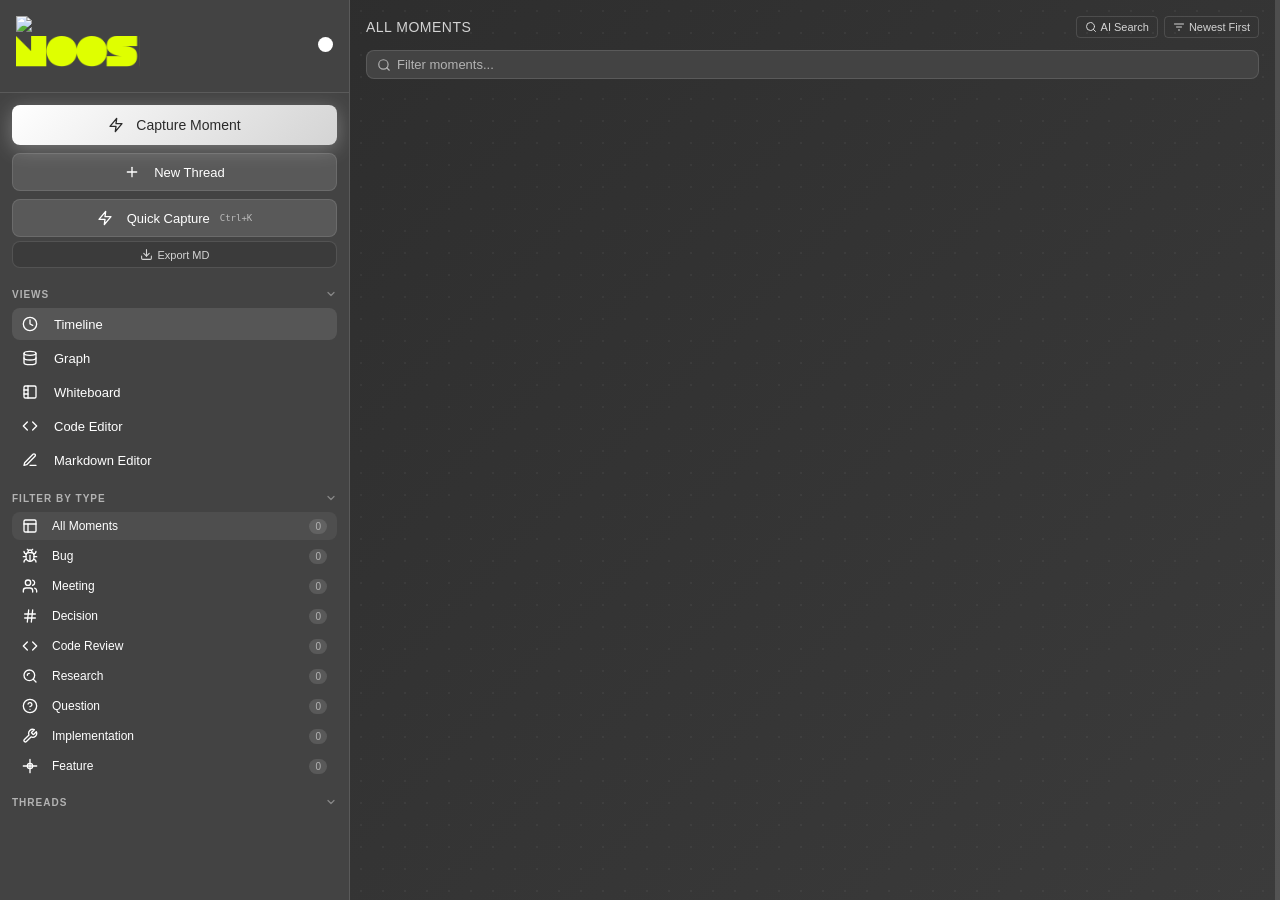
==== index.html @ e6f7e031 "Update index.html" ====
<!DOCTYPE html>
<html lang="en">
<head>
  <meta charset="UTF-8">
  <meta name="viewport" content="width=device-width, initial-scale=1.0">
  <link rel="icon" type="image/svg+xml" href="favicon.svg">
  <link rel="icon" type="image/png" href="favicon.png">
  <link rel="apple-touch-icon" href="apple-touch-icon.png">
  <title>NooS</title>
  <link rel="stylesheet" href="noos.css">
  <script src="https://cdn.jsdelivr.net/npm/marked@11.1.1/marked.min.js"></script>
  <script src="https://cdn.jsdelivr.net/npm/d3@7.8.5/dist/d3.min.js"></script>
</head>
<body>
  <div class="trace-app">
    <!-- Mobile sidebar backdrop -->
    <div class="sidebar-backdrop" id="sidebarBackdrop" onclick="closeMobileSidebar()"></div>
    <!-- Sidebar -->
    <div class="sidebar" id="appSidebar">
      <div class="sidebar-header">
        <div class="sidebar-header-top">
          <div class="logo">
            <button class="logoModalBtn" onclick="showAboutModal()" style="background:none;border:none;cursor:pointer;padding:0;">
              <img src="<svg width="296" height="86" viewBox="0 0 296 86" fill="none" xmlns="http://www.w3.org/2000/svg" xmlns:xlink="http://www.w3.org/1999/xlink">
<rect width="295.848" height="86" fill="url(#pattern0_337_3)"/>
<defs>
<pattern id="pattern0_337_3" patternContentUnits="objectBoundingBox" width="1" height="1">
<use xlink:href="#image0_337_3" transform="scale(0.00338012 0.0116279)"/>
</pattern>
        <img src="logo.svg" alt="NooS" class="logo-wordmark-img">
            </button>
          </div>
          
          <!-- Save Status + Theme grouped right -->
          <div style="display: flex; align-items: center; gap: 8px;">
            <div class="theme-indicator-wrapper">
              <div class="theme-indicator" id="themeIndicator" title="Change theme" onclick="toggleThemePopover(event)"></div>
              <div class="theme-popover" id="themePopover">
                <div class="theme-popover-title">Theme</div>
                <div class="theme-swatch-grid">
                  <div class="theme-swatch" data-theme="classic" style="background:#ffffff" title="NooS Classic" onclick="applyTheme('classic');closeThemePopover()"></div>
                  <div class="theme-swatch" data-theme="ruby-noir" style="background:#e0115f" title="NooS Noir" onclick="applyTheme('ruby-noir');closeThemePopover()"></div>
                  <div class="theme-swatch" data-theme="ruby-twilight" style="background:#a78bfa" title="NooS Twilight" onclick="applyTheme('ruby-twilight');closeThemePopover()"></div>
                  <div class="theme-swatch" data-theme="ruby-forest" style="background:#34d399" title="NooS Forest" onclick="applyTheme('ruby-forest');closeThemePopover()"></div>
                  <div class="theme-swatch" data-theme="ruby-ocean" style="background:#3b82f6" title="NooS Ocean" onclick="applyTheme('ruby-ocean');closeThemePopover()"></div>
                  <div class="theme-swatch" data-theme="ruby-ember" style="background:#f59e0b" title="NooS Ember" onclick="applyTheme('ruby-ember');closeThemePopover()"></div>
                  <div class="theme-swatch" data-theme="ruby-slate" style="background:#58a6ff" title="NooS Slate" onclick="applyTheme('ruby-slate');closeThemePopover()"></div>
                  <div class="theme-swatch" data-theme="ruby-midnight" style="background:#60a5fa" title="NooS Midnight" onclick="applyTheme('ruby-midnight');closeThemePopover()"></div>
                  <div class="theme-swatch" data-theme="ruby-crimson" style="background:#fb7185" title="NooS Crimson" onclick="applyTheme('ruby-crimson');closeThemePopover()"></div>
                  <div class="theme-swatch" data-theme="ruby-cosmic" style="background:#c084fc" title="NooS Cosmic" onclick="applyTheme('ruby-cosmic');closeThemePopover()"></div>
                </div>
              </div>
            </div>
        </div>
      </div>
      </div>

      <div style="display: flex; flex-direction: column; gap: 8px; padding: 12px 12px 4px;">
        <button class="btn-primary" id="captureMomentBtn" style="width: 100%; margin: 0;">
          <svg class="icon-action" xmlns="http://www.w3.org/2000/svg" viewBox="0 0 24 24" fill="none" stroke="currentColor" stroke-width="2" stroke-linecap="round" stroke-linejoin="round"><polygon points="13 2 3 14 12 14 11 22 21 10 12 10 13 2"/></svg> Capture Moment
        </button>
        <button class="btn-secondary" id="newThreadBtn" style="width: 100%;">
          <svg class="icon-action" xmlns="http://www.w3.org/2000/svg" viewBox="0 0 24 24" fill="none" stroke="currentColor" stroke-width="2" stroke-linecap="round" stroke-linejoin="round"><path d="M5 12h14"/><path d="M12 5v14"/></svg> New Thread
        </button>
        <button class="btn-secondary" id="quickCaptureBtn" style="width: 100%;" onclick="openQuickCapture()" title="Quick Capture (Ctrl+K)">
          <svg class="icon-action" xmlns="http://www.w3.org/2000/svg" viewBox="0 0 24 24" fill="none" stroke="currentColor" stroke-width="2" stroke-linecap="round" stroke-linejoin="round"><path d="M13 2 3 14h9l-1 8 10-12h-9l1-8z"/></svg> Quick Capture <kbd style="font-size:9px;opacity:0.6;font-family:monospace;margin-left:2px;">Ctrl+K</kbd>
        </button>
      </div>
      <div class="sidebar-tools">
        <button class="sidebar-tool-btn" onclick="exportToMarkdown()" title="Export to Markdown">
          <svg xmlns="http://www.w3.org/2000/svg" viewBox="0 0 24 24" fill="none" stroke="currentColor" stroke-width="2" stroke-linecap="round" stroke-linejoin="round"><path d="M21 15v4a2 2 0 0 1-2 2H5a2 2 0 0 1-2-2v-4"/><polyline points="7 10 12 15 17 10"/><line x1="12" x2="12" y1="15" y2="3"/></svg>
          Export MD
        </button>
        <button class="sidebar-tool-btn" id="navSaveBtn" onclick="navSave()" title="Save Now (pushes to GitHub)" style="display:none;">
          <svg xmlns="http://www.w3.org/2000/svg" viewBox="0 0 24 24" fill="none" stroke="currentColor" stroke-width="2" stroke-linecap="round" stroke-linejoin="round"><path d="M19 21H5a2 2 0 0 1-2-2V5a2 2 0 0 1 2-2h11l5 5v11a2 2 0 0 1-2 2z"/><polyline points="17 21 17 13 7 13 7 21"/><polyline points="7 3 7 8 15 8"/></svg>
          Save
        </button>
      </div>

      <div class="nav-section">
        <h3 data-section="views" onclick="toggleNavSection('views')">Views <svg class="nav-section-chevron" xmlns="http://www.w3.org/2000/svg" viewBox="0 0 24 24" fill="none" stroke="currentColor" stroke-width="2.5" stroke-linecap="round" stroke-linejoin="round"><polyline points="6 9 12 15 18 9"/></svg></h3>
        <div class="nav-section-body" id="nav-section-body-views">
        <div class="nav-item active" data-view="timeline">
          <svg class="icon-nav" xmlns="http://www.w3.org/2000/svg" viewBox="0 0 24 24" fill="none" stroke="currentColor" stroke-width="2" stroke-linecap="round" stroke-linejoin="round"><circle cx="12" cy="12" r="10"/><polyline points="12 6 12 12 16 14"/></svg>
          Timeline
        </div>
        <div class="nav-item" data-view="graph">
          <svg class="icon-nav" xmlns="http://www.w3.org/2000/svg" viewBox="0 0 24 24" fill="none" stroke="currentColor" stroke-width="2" stroke-linecap="round" stroke-linejoin="round"><ellipse cx="12" cy="5" rx="9" ry="3"/><path d="M3 5v14c0 1.66 4 3 9 3s9-1.34 9-3V5"/><path d="M3 12c0 1.66 4 3 9 3s9-1.34 9-3"/></svg>
          Graph
        </div>
        <div class="nav-item" data-view="whiteboard">
          <svg class="icon-nav" xmlns="http://www.w3.org/2000/svg" viewBox="0 0 24 24" fill="none" stroke="currentColor" stroke-width="2" stroke-linecap="round" stroke-linejoin="round"><rect x="3" y="3" width="18" height="18" rx="2"/><path d="M9 3v18"/><path d="M3 9h6"/><path d="M3 15h6"/></svg>
          Whiteboard
        </div>
        <div class="nav-item" data-view="code">
          <svg class="icon-nav" xmlns="http://www.w3.org/2000/svg" viewBox="0 0 24 24" fill="none" stroke="currentColor" stroke-width="2" stroke-linecap="round" stroke-linejoin="round"><polyline points="16 18 22 12 16 6"/><polyline points="8 6 2 12 8 18"/></svg>
          Code Editor
        </div>
        <div class="nav-item" data-view="editor">
          <svg class="icon-nav" xmlns="http://www.w3.org/2000/svg" viewBox="0 0 24 24" fill="none" stroke="currentColor" stroke-width="2" stroke-linecap="round" stroke-linejoin="round"><path d="M12 20h9"/><path d="M16.5 3.5a2.121 2.121 0 0 1 3 3L7 19l-4 1 1-4Z"/></svg>
          Markdown Editor
        </div>
        </div>

        <h3 data-section="filtertype" onclick="toggleNavSection('filtertype')">Filter by Type <svg class="nav-section-chevron" xmlns="http://www.w3.org/2000/svg" viewBox="0 0 24 24" fill="none" stroke="currentColor" stroke-width="2.5" stroke-linecap="round" stroke-linejoin="round"><polyline points="6 9 12 15 18 9"/></svg></h3>
        <div class="nav-section-body" id="nav-section-body-filtertype">
        <div class="filter-item active" data-filter="all">
          <div class="filter-label">
            <svg class="icon-nav" xmlns="http://www.w3.org/2000/svg" viewBox="0 0 24 24" fill="none" stroke="currentColor" stroke-width="2" stroke-linecap="round" stroke-linejoin="round"><rect width="18" height="18" x="3" y="3" rx="2"/><path d="M3 9h18"/><path d="M9 21V9"/></svg>
            All Moments
          </div>
          <div class="filter-count" id="count-all">0</div>
        </div>
        <div class="filter-item" data-filter="bug">
          <div class="filter-label">
            <svg class="icon-nav" xmlns="http://www.w3.org/2000/svg" viewBox="0 0 24 24" fill="none" stroke="currentColor" stroke-width="2" stroke-linecap="round" stroke-linejoin="round"><path d="m8 2 1.88 1.88"/><path d="M14.12 3.88 16 2"/><path d="M9 7.13v-1a3.003 3.003 0 1 1 6 0v1"/><path d="M12 20c-3.3 0-6-2.7-6-6v-3a4 4 0 0 1 4-4h4a4 4 0 0 1 4 4v3c0 3.3-2.7 6-6 6"/><path d="M12 20v-9"/><path d="M6.53 9C4.6 8.8 3 7.1 3 5"/><path d="M6 13H2"/><path d="M3 21c0-2.1 1.7-3.9 3.8-4"/><path d="M20.97 5c0 2.1-1.6 3.8-3.5 4"/><path d="M22 13h-4"/><path d="M17.2 17c2.1.1 3.8 1.9 3.8 4"/></svg>
            Bug
          </div>
          <div class="filter-count" id="count-bug">0</div>
        </div>
        <div class="filter-item" data-filter="meeting">
          <div class="filter-label">
            <svg class="icon-nav" xmlns="http://www.w3.org/2000/svg" viewBox="0 0 24 24" fill="none" stroke="currentColor" stroke-width="2" stroke-linecap="round" stroke-linejoin="round"><path d="M16 21v-2a4 4 0 0 0-4-4H6a4 4 0 0 0-4 4v2"/><circle cx="9" cy="7" r="4"/><path d="M22 21v-2a4 4 0 0 0-3-3.87"/><path d="M16 3.13a4 4 0 0 1 0 7.75"/></svg>
            Meeting
          </div>
          <div class="filter-count" id="count-meeting">0</div>
        </div>
        <div class="filter-item" data-filter="decision">
          <div class="filter-label">
            <svg class="icon-nav" xmlns="http://www.w3.org/2000/svg" viewBox="0 0 24 24" fill="none" stroke="currentColor" stroke-width="2" stroke-linecap="round" stroke-linejoin="round"><line x1="4" x2="20" y1="9" y2="9"/><line x1="4" x2="20" y1="15" y2="15"/><line x1="10" x2="8" y1="3" y2="21"/><line x1="16" x2="14" y1="3" y2="21"/></svg>
            Decision
          </div>
          <div class="filter-count" id="count-decision">0</div>
        </div>
        <div class="filter-item" data-filter="codereview">
          <div class="filter-label">
            <svg class="icon-nav" xmlns="http://www.w3.org/2000/svg" viewBox="0 0 24 24" fill="none" stroke="currentColor" stroke-width="2" stroke-linecap="round" stroke-linejoin="round"><polyline points="16 18 22 12 16 6"/><polyline points="8 6 2 12 8 18"/></svg>
            Code Review
          </div>
          <div class="filter-count" id="count-codereview">0</div>
        </div>
        <div class="filter-item" data-filter="research">
          <div class="filter-label">
            <svg class="icon-nav" xmlns="http://www.w3.org/2000/svg" viewBox="0 0 24 24" fill="none" stroke="currentColor" stroke-width="2" stroke-linecap="round" stroke-linejoin="round"><circle cx="11" cy="11" r="8"/><path d="m21 21-4.3-4.3"/><path d="M11 8a3 3 0 0 0-3 3"/></svg>
            Research
          </div>
          <div class="filter-count" id="count-research">0</div>
        </div>
        <div class="filter-item" data-filter="question">
          <div class="filter-label">
            <svg class="icon-nav" xmlns="http://www.w3.org/2000/svg" viewBox="0 0 24 24" fill="none" stroke="currentColor" stroke-width="2" stroke-linecap="round" stroke-linejoin="round"><circle cx="12" cy="12" r="10"/><path d="M9.09 9a3 3 0 0 1 5.83 1c0 2-3 3-3 3"/><path d="M12 17h.01"/></svg>
            Question
          </div>
          <div class="filter-count" id="count-question">0</div>
        </div>
        <div class="filter-item" data-filter="implementation">
          <div class="filter-label">
            <svg class="icon-nav" xmlns="http://www.w3.org/2000/svg" viewBox="0 0 24 24" fill="none" stroke="currentColor" stroke-width="2" stroke-linecap="round" stroke-linejoin="round"><path d="M14.7 6.3a1 1 0 0 0 0 1.4l1.6 1.6a1 1 0 0 0 1.4 0l3.77-3.77a6 6 0 0 1-7.94 7.94l-6.91 6.91a2.12 2.12 0 0 1-3-3l6.91-6.91a6 6 0 0 1 7.94-7.94l-3.76 3.76z"/></svg>
            Implementation
          </div>
          <div class="filter-count" id="count-implementation">0</div>
        </div>
        <div class="filter-item" data-filter="feature">
          <div class="filter-label">
            <svg class="icon-nav" xmlns="http://www.w3.org/2000/svg" viewBox="0 0 24 24" fill="none" stroke="currentColor" stroke-width="2" stroke-linecap="round" stroke-linejoin="round"><path d="M12 2v20M2 12h20"/><circle cx="12" cy="12" r="4"/></svg>
            Feature
          </div>
          <div class="filter-count" id="count-feature">0</div>
        </div>
        </div><!-- end nav-section-body-filtertype -->

        <h3 data-section="threads" onclick="toggleNavSection('threads')">Threads <svg class="nav-section-chevron" xmlns="http://www.w3.org/2000/svg" viewBox="0 0 24 24" fill="none" stroke="currentColor" stroke-width="2.5" stroke-linecap="round" stroke-linejoin="round"><polyline points="6 9 12 15 18 9"/></svg></h3>
        <div class="nav-section-body" id="nav-section-body-threads">
        <div class="thread-list" id="threadList"></div>

        <div id="unthreadedFilter" class="filter-item hidden" style="margin-top: 12px;">
          <div class="filter-label">
            <svg class="icon-context" xmlns="http://www.w3.org/2000/svg" viewBox="0 0 24 24" fill="none" stroke="currentColor" stroke-width="2" stroke-linecap="round" stroke-linejoin="round"><line x1="12" x2="12" y1="17" y2="22"/><path d="M5 17h14v-1.76a2 2 0 0 0-1.11-1.79l-1.78-.9A2 2 0 0 1 15 10.76V6h1a2 2 0 0 0 0-4H8a2 2 0 0 0 0 4h1v4.76a2 2 0 0 1-1.11 1.79l-1.78.9A2 2 0 0 0 5 15.24Z"/></svg> Unthreaded
          </div>
          <div class="filter-count" id="count-unthreaded">0</div>
        </div>
        </div><!-- end nav-section-body-threads -->
      </div>
      
    </div>
    
    <!-- Timeline View -->
    <div class="timeline-view" id="timelineView">
      <div class="timeline-list">
        <div class="timeline-header" style="display:flex;align-items:center;justify-content:space-between;gap:8px;">
          <div class="timeline-title" id="timelineTitle">All Moments</div>
          <div style="display:flex;align-items:center;gap:6px;">
            <button class="sort-toggle-btn" id="aiSearchToggleBtn" onclick="toggleAiSearch()" title="AI Semantic Search">
              <svg xmlns="http://www.w3.org/2000/svg" viewBox="0 0 24 24" fill="none" stroke="currentColor" stroke-width="2" stroke-linecap="round" stroke-linejoin="round"><circle cx="11" cy="11" r="8"/><path d="m21 21-4.3-4.3"/></svg>
              AI Search
            </button>
            <button class="sort-toggle-btn" id="sortToggleBtn" onclick="toggleSortOrder()" title="Toggle sort order">
              <svg xmlns="http://www.w3.org/2000/svg" viewBox="0 0 24 24" fill="none" stroke="currentColor" stroke-width="2" stroke-linecap="round" stroke-linejoin="round"><path d="M3 6h18M7 12h10M11 18h2"/></svg>
              <span id="sortToggleLabel">Newest First</span>
            </button>
          </div>
        </div>

        <!-- AI Search Panel -->
        <div id="aiSearchPanel" style="display:none; padding: 10px 0 6px; border-bottom: 1px solid var(--border-color); margin-bottom: 8px;">
          <div style="display:flex;gap:8px;align-items:center;">
            <input id="searchInput" class="search-input" style="flex:1;font-size:13px;padding:8px 12px;background:rgba(0,0,0,0.3);border:1px solid var(--border-color);border-radius:6px;color:var(--text-primary);outline:none;" placeholder="Search by meaning… e.g. 'deploys that caused errors'">
            <button class="btn-search" id="searchBtn" style="white-space:nowrap;padding:8px 14px;font-size:12px;">🔍 Search</button>
            <button onclick="closeAiSearch()" style="background:none;border:none;color:var(--text-muted);cursor:pointer;font-size:16px;padding:4px 6px;" title="Close">✕</button>
          </div>
          <div id="searchResults" style="margin-top:6px;font-size:12px;color:var(--text-muted);"></div>
        </div>
        <div id="threadBanner" class="thread-banner hidden">
          <div class="thread-banner-content">
            <span class="thread-banner-icon"><svg class="icon-context" xmlns="http://www.w3.org/2000/svg" viewBox="0 0 24 24" fill="none" stroke="currentColor" stroke-width="2" stroke-linecap="round" stroke-linejoin="round"><path d="M12 17h.01"/><path d="M15 2H6a2 2 0 0 0-2 2v16a2 2 0 0 0 2 2h12a2 2 0 0 0 2-2V7Z"/><path d="M14 2v4a2 2 0 0 0 2 2h4"/></svg></span>
            <span class="thread-banner-text" id="threadBannerText"></span>
          </div>
          <div class="thread-banner-actions">
            <button class="thread-banner-btn" id="threadBannerDeleteBtn" onclick="confirmDeleteThread()" title="Delete Thread"><svg class="icon-action" xmlns="http://www.w3.org/2000/svg" viewBox="0 0 24 24" fill="none" stroke="currentColor" stroke-width="2" stroke-linecap="round" stroke-linejoin="round"><path d="M3 6h18"/><path d="M19 6v14c0 1-1 2-2 2H7c-1 0-2-1-2-2V6"/><path d="M8 6V4c0-1 1-2 2-2h4c1 0 2 1 2 2v2"/><line x1="10" x2="10" y1="11" y2="17"/><line x1="14" x2="14" y1="11" y2="17"/></svg></button>
            <button class="thread-banner-close" onclick="clearThreadFilter()">✕</button>
          </div>
        </div>
        <!-- Inline filter bar -->
        <div class="inline-filter-bar">
          <svg xmlns="http://www.w3.org/2000/svg" viewBox="0 0 24 24" fill="none" stroke="currentColor" stroke-width="2" stroke-linecap="round" stroke-linejoin="round"><circle cx="11" cy="11" r="8"/><path d="m21 21-4.3-4.3"/></svg>
          <input class="inline-filter-input" id="inlineFilterInput" type="text" placeholder="Filter moments..." autocomplete="off" oninput="onInlineFilterInput(this.value)">
          <button class="inline-filter-clear" id="inlineFilterClear" onclick="clearInlineFilter()" title="Clear filter">×</button>
        </div>
        <div id="onThisDayBanner"></div>
        <div id="momentsList"></div>
      </div>

      <!-- Resize Handle -->
      <div class="timeline-resize-handle" id="timelineResizeHandle"></div>

      <div class="detail-panel" id="detailPanel"></div>
    </div>

    <!-- Capture View -->
    <div class="capture-view" id="captureView">
      <div class="capture-header">
        <h1 id="captureTitle">Capture a Moment</h1>
        <div class="capture-subtitle" id="captureSubtitle">What are you thinking right now?</div>
        <div id="captureThreadIndicator" class="capture-thread-indicator hidden"></div>
      </div>
      
      <div class="type-selector" id="typeSelector">
        <div class="type-btn active" data-type="bug" style="color: #fa5252;">
          <div class="type-btn-icon"><svg class="icon-moment" xmlns="http://www.w3.org/2000/svg" viewBox="0 0 24 24" fill="none" stroke="currentColor" stroke-width="2" stroke-linecap="round" stroke-linejoin="round"><path d="m8 2 1.88 1.88"/><path d="M14.12 3.88 16 2"/><path d="M9 7.13v-1a3.003 3.003 0 1 1 6 0v1"/><path d="M12 20c-3.3 0-6-2.7-6-6v-3a4 4 0 0 1 4-4h4a4 4 0 0 1 4 4v3c0 3.3-2.7 6-6 6"/><path d="M12 20v-9"/><path d="M6.53 9C4.6 8.8 3 7.1 3 5"/><path d="M6 13H2"/><path d="M3 21c0-2.1 1.7-3.9 3.8-4"/><path d="M20.97 5c0 2.1-1.6 3.8-3.5 4"/><path d="M22 13h-4"/><path d="M17.2 17c2.1.1 3.8 1.9 3.8 4"/></svg></div>
          <div class="type-btn-label">Bug</div>
        </div>
        <div class="type-btn" data-type="meeting" style="color: #339af0;">
          <div class="type-btn-icon"><svg class="icon-moment" xmlns="http://www.w3.org/2000/svg" viewBox="0 0 24 24" fill="none" stroke="currentColor" stroke-width="2" stroke-linecap="round" stroke-linejoin="round"><path d="M16 21v-2a4 4 0 0 0-4-4H6a4 4 0 0 0-4 4v2"/><circle cx="9" cy="7" r="4"/><path d="M22 21v-2a4 4 0 0 0-3-3.87"/><path d="M16 3.13a4 4 0 0 1 0 7.75"/></svg></div>
          <div class="type-btn-label">Meeting</div>
        </div>
        <div class="type-btn" data-type="decision" style="color: #be4bdb;">
          <div class="type-btn-icon"><svg class="icon-moment" xmlns="http://www.w3.org/2000/svg" viewBox="0 0 24 24" fill="none" stroke="currentColor" stroke-width="2" stroke-linecap="round" stroke-linejoin="round"><line x1="4" x2="20" y1="9" y2="9"/><line x1="4" x2="20" y1="15" y2="15"/><line x1="10" x2="8" y1="3" y2="21"/><line x1="16" x2="14" y1="3" y2="21"/></svg></div>
          <div class="type-btn-label">Decision</div>
        </div>
        <div class="type-btn" data-type="codereview" style="color: #20c997;">
          <div class="type-btn-icon"><svg class="icon-moment" xmlns="http://www.w3.org/2000/svg" viewBox="0 0 24 24" fill="none" stroke="currentColor" stroke-width="2" stroke-linecap="round" stroke-linejoin="round"><polyline points="16 18 22 12 16 6"/><polyline points="8 6 2 12 8 18"/></svg></div>
          <div class="type-btn-label">Code Review</div>
        </div>
        <div class="type-btn" data-type="research" style="color: #a78bfa;">
          <div class="type-btn-icon"><svg class="icon-moment" xmlns="http://www.w3.org/2000/svg" viewBox="0 0 24 24" fill="none" stroke="currentColor" stroke-width="2" stroke-linecap="round" stroke-linejoin="round"><circle cx="11" cy="11" r="8"/><path d="m21 21-4.3-4.3"/><path d="M11 8a3 3 0 0 0-3 3"/></svg></div>
          <div class="type-btn-label">Research</div>
        </div>
        <div class="type-btn" data-type="question" style="color: #ff922b;">
          <div class="type-btn-icon"><svg class="icon-moment" xmlns="http://www.w3.org/2000/svg" viewBox="0 0 24 24" fill="none" stroke="currentColor" stroke-width="2" stroke-linecap="round" stroke-linejoin="round"><circle cx="12" cy="12" r="10"/><path d="M9.09 9a3 3 0 0 1 5.83 1c0 2-3 3-3 3"/><path d="M12 17h.01"/></svg></div>
          <div class="type-btn-label">Question</div>
        </div>
        <div class="type-btn" data-type="implementation" style="color: #51cf66;">
          <div class="type-btn-icon"><svg class="icon-moment" xmlns="http://www.w3.org/2000/svg" viewBox="0 0 24 24" fill="none" stroke="currentColor" stroke-width="2" stroke-linecap="round" stroke-linejoin="round"><path d="M14.7 6.3a1 1 0 0 0 0 1.4l1.6 1.6a1 1 0 0 0 1.4 0l3.77-3.77a6 6 0 0 1-7.94 7.94l-6.91 6.91a2.12 2.12 0 0 1-3-3l6.91-6.91a6 6 0 0 1 7.94-7.94l-3.76 3.76z"/></svg></div>
          <div class="type-btn-label">Implementation</div>
        </div>
        <div class="type-btn" data-type="feature" style="color: #ffd43b;">
          <div class="type-btn-icon"><svg class="icon-moment" xmlns="http://www.w3.org/2000/svg" viewBox="0 0 24 24" fill="none" stroke="currentColor" stroke-width="2" stroke-linecap="round" stroke-linejoin="round"><path d="M12 2v20M2 12h20"/><circle cx="12" cy="12" r="4"/></svg></div>
          <div class="type-btn-label">Feature</div>
        </div>
      </div>
      
      <div class="form-group">
        <label class="form-label">Thread (Optional)</label>
        <div style="display: flex; gap: 12px; align-items: center;">
          <select id="captureThreadSelect" class="form-input" style="flex: 1; margin: 0;">
            <option value="">No thread</option>
          </select>
          <button class="btn-secondary" id="createThreadFromCaptureBtn" style="margin: 0; white-space: nowrap;">
            <svg class="icon-action" xmlns="http://www.w3.org/2000/svg" viewBox="0 0 24 24" fill="none" stroke="currentColor" stroke-width="2" stroke-linecap="round" stroke-linejoin="round"><path d="M5 12h14"/><path d="M12 5v14"/></svg> New Thread
          </button>
        </div>
      </div>
      
      <div class="form-group">
        <label class="form-label">Your Thought</label>
        <textarea id="captureText" class="form-textarea" placeholder="What's on your mind? (Markdown + [[wikilinks]] supported)"></textarea>
      </div>
      
      <div id="templateFields" class="form-group" style="display: none;">
        <label class="form-label">Additional Details</label>
        <div id="templateFieldsContainer"></div>
      </div>
      
      <div class="form-grid">
        <div class="form-group" style="margin-bottom: 0;">
          <label class="form-label">Context (Optional)</label>
          <div class="context-fields">
            <input id="contextService" class="form-input" placeholder="Service name">
            <input id="contextEnvironment" class="form-input" placeholder="Environment" value="production">
            <input id="contextVersion" class="form-input" placeholder="Version/commit">
          </div>
        </div>
        
        <div class="form-group" style="margin-bottom: 0;">
          <label class="form-label">Priority / Pin</label>
          <div class="priority-selector">
            <button class="priority-btn" data-priority="critical">
              🔴 Critical
            </button>
            <button class="priority-btn" data-priority="follow-up">
              🟡 Follow-up
            </button>
            <button class="priority-btn" data-priority="pinned">
              ⭐ Pinned
            </button>
            <button class="priority-btn" data-priority="none">
              ➖ None
            </button>
          </div>
        </div>
      </div>
      
      <div class="form-group">
        <label class="form-label">Tags</label>
        <div class="tags-input-container">
          <input id="tagsInput" class="tags-input" placeholder="Add tags (e.g., #latency, #ui, #customer-impact) - press Enter to add">
        </div>
        <div class="tags-display" id="tagsDisplay"></div>
      </div>
      
      <div class="form-group">
        <label class="form-label">Attachments</label>
        <div style="display: flex; gap: 12px; margin-bottom: 12px;">
          <button class="btn-secondary" id="addChartBtn" style="flex: 1; margin: 0;">
            <svg class="icon-content" xmlns="http://www.w3.org/2000/svg" viewBox="0 0 24 24" fill="none" stroke="currentColor" stroke-width="2" stroke-linecap="round" stroke-linejoin="round"><polyline points="22 12 18 12 15 21 9 3 6 12 2 12"/></svg>
            Chart
          </button>
          <button class="btn-secondary" id="addCodeBtn" style="flex: 1; margin: 0;">
            <svg class="icon-content" xmlns="http://www.w3.org/2000/svg" viewBox="0 0 24 24" fill="none" stroke="currentColor" stroke-width="2" stroke-linecap="round" stroke-linejoin="round"><polyline points="16 18 22 12 16 6"/><polyline points="8 6 2 12 8 18"/></svg>
            Code
          </button>
          <button class="btn-secondary" id="addTableBtn" style="flex: 1; margin: 0;">
            <svg class="icon-content" xmlns="http://www.w3.org/2000/svg" viewBox="0 0 24 24" fill="none" stroke="currentColor" stroke-width="2" stroke-linecap="round" stroke-linejoin="round"><rect width="18" height="18" x="3" y="3" rx="2"/><path d="M3 9h18"/><path d="M3 15h18"/><path d="M9 3v18"/><path d="M15 3v18"/></svg>
            Table
          </button>
          <button class="btn-secondary" id="addFileBtn" style="flex: 1; margin: 0;">
            <svg class="icon-content" xmlns="http://www.w3.org/2000/svg" viewBox="0 0 24 24" fill="none" stroke="currentColor" stroke-width="2" stroke-linecap="round" stroke-linejoin="round"><path d="m21.44 11.05-9.19 9.19a6 6 0 0 1-8.49-8.49l8.57-8.57A4 4 0 1 1 18 8.84l-8.59 8.57a2 2 0 0 1-2.83-2.83l8.49-8.48"/></svg>
            Files
          </button>
        </div>
        <input type="file" id="fileInput" multiple accept="image/*,application/pdf,.doc,.docx,.txt" style="display: none;">
        <div class="chart-preview" id="chartPreview"></div>
        <div class="code-preview" id="codePreview"></div>
        <div class="table-preview" id="tablePreview"></div>
        <div class="attachments-container" id="attachmentsPreview"></div>
      </div>
      
      <div class="form-actions">
        <button class="btn-large btn-cancel" id="cancelCaptureBtn">Cancel</button>
        <button class="btn-large btn-capture" id="submitCaptureBtn"><svg class="icon-action" xmlns="http://www.w3.org/2000/svg" viewBox="0 0 24 24" fill="none" stroke="currentColor" stroke-width="2" stroke-linecap="round" stroke-linejoin="round"><polygon points="13 2 3 14 12 14 11 22 21 10 12 10 13 2"/></svg> Capture Moment</button>
      </div>
    </div>
    
    <!-- Search View -->
    <div class="search-view" id="searchView">
      <div class="search-header">
        <div class="search-box">
          <input id="searchInput" class="search-input" placeholder="Search by keyword or meaning…">
          <button class="btn-search" id="searchBtn">Search</button>
        </div>
      </div>
      <!-- Filter bar -->
      <div class="search-filter-bar" id="searchFilterBar">
        <div class="search-filter-group">
          <span class="search-filter-label">Type</span>
          <span class="sf-pill active" data-sf-type="all">All</span>
          <span class="sf-pill" data-sf-type="bug">Bug</span>
          <span class="sf-pill" data-sf-type="meeting">Meeting</span>
          <span class="sf-pill" data-sf-type="decision">Decision</span>
          <span class="sf-pill" data-sf-type="codereview">Code Review</span>
          <span class="sf-pill" data-sf-type="research">Research</span>
          <span class="sf-pill" data-sf-type="question">Question</span>
          <span class="sf-pill" data-sf-type="implementation">Impl</span>
          <span class="sf-pill" data-sf-type="feature">Feature</span>
        </div>
        <div class="sf-divider"></div>
        <div class="search-filter-group">
          <span class="search-filter-label">Date</span>
          <span class="sf-pill active" data-sf-date="all">All time</span>
          <span class="sf-pill" data-sf-date="today">Today</span>
          <span class="sf-pill" data-sf-date="week">This week</span>
          <span class="sf-pill" data-sf-date="month">This month</span>
        </div>
      </div>
      <div class="search-results-count" id="searchResultsCount"></div>
      <div class="search-results" id="searchResults">
        <div class="empty-state">
          <div class="empty-state-icon">🔍</div>
          <h3>Search your moments</h3>
          <p>Filter by type or date, or search by keyword and meaning</p>
        </div>
      </div>
    </div>
    
    <!-- Graph View -->
    <div class="graph-view" id="graphView">
      <div class="graph-container-wrapper">
        <div class="graph-header">
          <h2>Knowledge Graph</h2>
          <p class="graph-subtitle">Visualize connections between moments using [[wikilinks]]</p>
          <div class="graph-legend">
            <div class="legend-item">
              <div class="legend-dot" style="background: var(--accent-primary);"></div>
              <span>Selected</span>
            </div>
            <div class="legend-item">
              <div class="legend-dot" style="background: var(--ruby-accent);"></div>
              <span>Linked</span>
            </div>
            <div class="legend-item">
              <div class="legend-dot" style="background: var(--text-muted);"></div>
              <span>Unlinked</span>
            </div>
          </div>
        </div>
        <div id="graphContainer"></div>
      </div>
      
      <div class="detail-panel" id="graphDetailPanel"></div>
    </div>

    <!-- Whiteboard View -->
    <div class="whiteboard-view" id="whiteboardView">
      <div class="whiteboard-toolbar" id="whiteboardToolbar">
        <span class="wb-toolbar-title">Whiteboard</span>
        <button class="wb-tool-btn" id="wbAddText">
          <svg class="icon-action" xmlns="http://www.w3.org/2000/svg" viewBox="0 0 24 24" fill="none" stroke="currentColor" stroke-width="2" stroke-linecap="round" stroke-linejoin="round"><path d="M17 6H3"/><path d="M21 12H3"/><path d="M15 18H3"/></svg>
          Text
        </button>
        <button class="wb-tool-btn" id="wbAddCode">
          <svg class="icon-action" xmlns="http://www.w3.org/2000/svg" viewBox="0 0 24 24" fill="none" stroke="currentColor" stroke-width="2" stroke-linecap="round" stroke-linejoin="round"><polyline points="16 18 22 12 16 6"/><polyline points="8 6 2 12 8 18"/></svg>
          Code
        </button>
        <button class="wb-tool-btn" id="wbAddImage">
          <svg class="icon-action" xmlns="http://www.w3.org/2000/svg" viewBox="0 0 24 24" fill="none" stroke="currentColor" stroke-width="2" stroke-linecap="round" stroke-linejoin="round"><rect x="3" y="3" width="18" height="18" rx="2"/><circle cx="8.5" cy="8.5" r="1.5"/><polyline points="21 15 16 10 5 21"/></svg>
          Image
        </button>
        <button class="wb-tool-btn" id="wbAddMoment">
          <svg class="icon-action" xmlns="http://www.w3.org/2000/svg" viewBox="0 0 24 24" fill="none" stroke="currentColor" stroke-width="2" stroke-linecap="round" stroke-linejoin="round"><circle cx="12" cy="12" r="10"/><polyline points="12 6 12 12 16 14"/></svg>
          Moment
        </button>
        <button class="wb-tool-btn" id="wbLinkMode">
          <svg class="icon-action" xmlns="http://www.w3.org/2000/svg" viewBox="0 0 24 24" fill="none" stroke="currentColor" stroke-width="2" stroke-linecap="round" stroke-linejoin="round"><path d="M10 13a5 5 0 0 0 7.54.54l3-3a5 5 0 0 0-7.07-7.07l-1.72 1.71"/><path d="M14 11a5 5 0 0 0-7.54-.54l-3 3a5 5 0 0 0 7.07 7.07l1.71-1.71"/></svg>
          Link
        </button>
        <button class="wb-tool-btn" id="wbClearCanvas" style="margin-left:4px;color:var(--text-muted)">Clear All</button>
        <div class="wb-zoom-controls">
          <button id="wbZoomOut">−</button>
          <span id="wbZoomLabel">100%</span>
          <button id="wbZoomIn">+</button>
          <button id="wbZoomReset">Reset</button>
        </div>
      </div>
      <div class="whiteboard-canvas-outer" id="wbCanvasOuter">
        <div class="whiteboard-canvas" id="wbCanvas">
          <svg class="wb-links-svg" id="wbLinksSvg"></svg>
        </div>
      </div>
    </div>

    <!-- Markdown Editor View -->
    <div class="markdown-editor-view" id="markdownEditorView">
      <div class="md-header">
        <select class="md-doc-select" id="mdDocSelect" onchange="mdSwitchDoc(this.value)"></select>
        <input class="md-title-input" id="mdTitleInput" placeholder="Untitled" oninput="mdOnTitleChange()" />
        <button class="btn-secondary" onclick="mdNewDoc()" title="New document" style="padding:5px 10px;font-size:12px;">+ New</button>
        <button class="btn-secondary" onclick="mdDeleteDoc()" title="Delete document" style="padding:5px 10px;font-size:12px;color:var(--text-muted);">Delete</button>
      </div>
      <div class="md-toolbar">
        <button class="md-tool-btn" onclick="mdWrap('**','**')" title="Bold"><b>B</b></button>
        <button class="md-tool-btn" onclick="mdWrap('*','*')" title="Italic"><i>I</i></button>
        <button class="md-tool-btn" onclick="mdWrap('~~','~~')" title="Strikethrough"><s>S</s></button>
        <div class="md-tool-sep"></div>
        <button class="md-tool-btn" onclick="mdLinePrefix('# ')" title="Heading 1">H1</button>
        <button class="md-tool-btn" onclick="mdLinePrefix('## ')" title="Heading 2">H2</button>
        <button class="md-tool-btn" onclick="mdLinePrefix('### ')" title="Heading 3">H3</button>
        <div class="md-tool-sep"></div>
        <button class="md-tool-btn" onclick="mdLinePrefix('- ')" title="Bullet list">• List</button>
        <button class="md-tool-btn" onclick="mdLinePrefix('1. ')" title="Numbered list">1. List</button>
        <button class="md-tool-btn" onclick="mdLinePrefix('> ')" title="Blockquote">" Quote</button>
        <div class="md-tool-sep"></div>
        <button class="md-tool-btn" onclick="mdWrap('\`','\`')" title="Inline code">`code`</button>
        <button class="md-tool-btn" onclick="mdInsertBlock('\`\`\`\n','\n\`\`\`')" title="Code block">```</button>
        <button class="md-tool-btn" onclick="mdInsertAtCursor('\n---\n')" title="Horizontal rule">—</button>
        <button class="md-tool-btn" onclick="mdInsertLink()" title="Link">🔗</button>
      </div>
      <div class="md-body">
        <div class="md-editor-pane">
          <textarea id="mdEditorTextarea" placeholder="Start writing…" spellcheck="true" oninput="mdOnInput()"></textarea>
        </div>
        <div class="md-preview-pane" id="mdPreview"></div>
      </div>
    </div>

    <!-- Code Editor View -->
    <div class="code-editor-view" id="codeEditorView">
      <div class="ce-topbar">
        <div class="ce-tab-bar" id="ceTabBar"></div>
        <button class="ce-run-btn" id="ceRunBtn" onclick="ceRun()" title="Run (Ctrl+Enter)">▶ Run</button>
      </div>
      <div class="ce-body">
        <div class="ce-editor-area">
          <div class="ce-editor-mount" id="ceEditorMount"></div>
          <div class="ce-loading" id="ceLoading">
            <div class="ce-spinner"></div>
            Loading Monaco Editor…
          </div>
        </div>
        <div class="ce-divider" id="ceDivider"></div>
        <div class="ce-output-panel" id="ceOutputPanel">
          <div class="ce-output-header">
            <button class="ce-out-tab active" id="ceOutTabOutput" onclick="ceShowTab('output')">Output</button>
            <button class="ce-out-tab" id="ceOutTabInput" onclick="ceShowTab('input')">Input</button>
            <span class="ce-exec-time" id="ceExecTime"></span>
            <button class="ce-clear-btn" onclick="ceClearOutput()">Clear</button>
          </div>
          <div class="ce-output-body" id="ceOutputBody">
            <div class="ce-output-empty">▶ Run your code to see output here</div>
          </div>
          <textarea class="ce-input-body" id="ceInputBody" placeholder="Paste input data here…&#10;&#10;Access it in your script via:&#10;  $input  → raw string&#10;  $json   → parsed JSON (or null)&#10;  $lines  → array of lines&#10;  $csv    → array of string arrays"></textarea>
        </div>
      </div>
      <div class="ce-status-bar">
        <select class="ce-lang-select" id="ceLangSelect" onchange="ceLangChange(this.value)">
          <option value="plaintext">Plain Text</option>
          <option value="javascript">JavaScript</option>
          <option value="typescript">TypeScript</option>
          <option value="html">HTML</option>
          <option value="css">CSS</option>
          <option value="scss">SCSS</option>
          <option value="less">Less</option>
          <option value="json">JSON</option>
          <option value="markdown">Markdown</option>
          <option value="python">Python</option>
          <option value="ruby">Ruby</option>
          <option value="go">Go</option>
          <option value="rust">Rust</option>
          <option value="java">Java</option>
          <option value="c">C</option>
          <option value="cpp">C++</option>
          <option value="csharp">C#</option>
          <option value="php">PHP</option>
          <option value="swift">Swift</option>
          <option value="kotlin">Kotlin</option>
          <option value="shell">Shell</option>
          <option value="sql">SQL</option>
          <option value="yaml">YAML</option>
          <option value="xml">XML</option>
          <option value="dockerfile">Dockerfile</option>
        </select>
        <span class="ce-cursor-pos" id="ceCursorPos">Ln 1, Col 1</span>
        <span class="ce-sb-spacer"></span>
        <button class="ce-format-btn" id="ceFormatBtn" onclick="ceFormat()">Format</button>
      </div>
    </div>

    <!-- Quick Capture Overlay -->
    <div class="quick-capture-overlay" id="quickCaptureOverlay" onclick="qcBackdropClick(event)">
      <div class="quick-capture-modal">
        <div class="qc-header">
          <span class="qc-header-title">
            <svg style="width:14px;height:14px;vertical-align:-2px;margin-right:4px;" xmlns="http://www.w3.org/2000/svg" viewBox="0 0 24 24" fill="none" stroke="currentColor" stroke-width="2" stroke-linecap="round" stroke-linejoin="round"><polygon points="13 2 3 14 12 14 11 22 21 10 12 10 13 2"/></svg>
            Quick Capture
          </span>
          <kbd class="qc-kbd">Ctrl+K</kbd>
          <button class="qc-close" onclick="closeQuickCapture()">✕</button>
        </div>
        <div class="qc-type-bar" id="qcTypeBar"></div>
        <textarea class="qc-textarea" id="qcText" placeholder="What's on your mind?" rows="4"></textarea>
        <div class="qc-footer">
          <select class="qc-thread-select" id="qcThreadSelect">
            <option value="">No thread</option>
          </select>
          <button class="qc-submit" onclick="submitQuickCapture()">
            Capture <kbd>↵</kbd>
          </button>
        </div>
      </div>
    </div>

    <!-- Mobile Bottom Navigation -->
    <nav class="mobile-bottom-nav" id="mobileBottomNav">
      <button class="mobile-nav-item active" data-view="timeline" onclick="mobileNavTo('timeline')">
        <svg xmlns="http://www.w3.org/2000/svg" viewBox="0 0 24 24" fill="none" stroke="currentColor" stroke-width="2" stroke-linecap="round" stroke-linejoin="round"><circle cx="12" cy="12" r="10"/><polyline points="12 6 12 12 16 14"/></svg>
        <span>Timeline</span>
      </button>
      <button class="mobile-nav-item capture-nav" data-view="capture" onclick="mobileNavTo('capture')">
        <svg xmlns="http://www.w3.org/2000/svg" viewBox="0 0 24 24" fill="none" stroke="currentColor" stroke-width="2" stroke-linecap="round" stroke-linejoin="round"><polygon points="13 2 3 14 12 14 11 22 21 10 12 10 13 2"/></svg>
        <span>Capture</span>
      </button>
      <button class="mobile-nav-item" data-view="search" onclick="mobileNavTo('search')">
        <svg xmlns="http://www.w3.org/2000/svg" viewBox="0 0 24 24" fill="none" stroke="currentColor" stroke-width="2" stroke-linecap="round" stroke-linejoin="round"><circle cx="11" cy="11" r="8"/><path d="m21 21-4.3-4.3"/></svg>
        <span>Search</span>
      </button>
      <button class="mobile-nav-item" data-view="graph" onclick="mobileNavTo('graph')">
        <svg xmlns="http://www.w3.org/2000/svg" viewBox="0 0 24 24" fill="none" stroke="currentColor" stroke-width="2" stroke-linecap="round" stroke-linejoin="round"><circle cx="5" cy="12" r="2"/><circle cx="19" cy="5" r="2"/><circle cx="19" cy="19" r="2"/><path d="M7 12h10"/><path d="m7 10 10-3"/><path d="m7 14 10 3"/></svg>
        <span>Graph</span>
      </button>
      <button class="mobile-nav-item" data-view="whiteboard" onclick="mobileNavTo('whiteboard')">
        <svg xmlns="http://www.w3.org/2000/svg" viewBox="0 0 24 24" fill="none" stroke="currentColor" stroke-width="2" stroke-linecap="round" stroke-linejoin="round"><rect x="3" y="3" width="18" height="18" rx="2"/><path d="M9 3v18"/><path d="M3 9h6"/><path d="M3 15h6"/></svg>
        <span>Board</span>
      </button>
      <button class="mobile-nav-item" data-view="code" onclick="mobileNavTo('code')">
        <svg xmlns="http://www.w3.org/2000/svg" viewBox="0 0 24 24" fill="none" stroke="currentColor" stroke-width="2" stroke-linecap="round" stroke-linejoin="round"><polyline points="16 18 22 12 16 6"/><polyline points="8 6 2 12 8 18"/></svg>
        <span>Code Editor</span>
      </button>
      <button class="mobile-nav-item" data-view="editor" onclick="mobileNavTo('editor')">
        <svg xmlns="http://www.w3.org/2000/svg" viewBox="0 0 24 24" fill="none" stroke="currentColor" stroke-width="2" stroke-linecap="round" stroke-linejoin="round"><path d="M12 20h9"/><path d="M16.5 3.5a2.121 2.121 0 0 1 3 3L7 19l-4 1 1-4Z"/></svg>
        <span>Markdown Editor</span>
      </button>
      <button class="mobile-nav-item" onclick="openMobileSidebar()">
        <svg xmlns="http://www.w3.org/2000/svg" viewBox="0 0 24 24" fill="none" stroke="currentColor" stroke-width="2" stroke-linecap="round" stroke-linejoin="round"><line x1="4" x2="20" y1="6" y2="6"/><line x1="4" x2="20" y1="12" y2="12"/><line x1="4" x2="20" y1="18" y2="18"/></svg>
        <span>Menu</span>
      </button>
    </nav>
  </div>

  <!-- About Modal -->
  <div class="modal-overlay" id="aboutModal">
    <div class="modal modal-wide">
      <h2>📖 About NooS</h2>
      
      <div class="about-content">
        <p><strong>NooS</strong> is a developer-focused note-taking tool designed specifically for SREs, DevOps engineers, and developers who need to capture contextual information during critical moments.</p>
        
        <h3>🎯 The Concept</h3>
        <p>In fast-paced development and operations environments, context is everything. NooS helps you capture thoughts, observations, and data exactly when they matter most—during incidents, deployments, debugging sessions, and decision-making moments.</p>
        
        <p>Unlike traditional note-taking apps, NooS is built around the concept of "moments"—timestamped snapshots that include not just text, but also charts, code snippets, tables, and contextual metadata like service names, environments, and versions.</p>
        
        <h3>✨ Key Features</h3>
        <div class="feature-grid">
          <div class="feature-item">
            <div class="feature-item-title">📝 Multiple Moment Types</div>
            <div class="feature-item-desc">Incidents, Deploys, Ideas, Bugs, Meetings, Decisions, and more</div>
          </div>
          <div class="feature-item">
            <div class="feature-item-title"><svg class="icon-context" xmlns="http://www.w3.org/2000/svg" viewBox="0 0 24 24" fill="none" stroke="currentColor" stroke-width="2" stroke-linecap="round" stroke-linejoin="round"><path d="M12 17h.01"/><path d="M15 2H6a2 2 0 0 0-2 2v16a2 2 0 0 0 2 2h12a2 2 0 0 0 2-2V7Z"/><path d="M14 2v4a2 2 0 0 0 2 2h4"/></svg> Thread Organization</div>
            <div class="feature-item-desc">Group related moments into threads for complex investigations</div>
          </div>
          <div class="feature-item">
            <div class="feature-item-title">📊 Rich Attachments</div>
            <div class="feature-item-desc">Embed charts, code blocks, and tables directly in your moments</div>
          </div>
          <div class="feature-item">
            <div class="feature-item-title">🔍 Semantic Search</div>
            <div class="feature-item-desc">AI-powered search to find moments by meaning, not just keywords</div>
          </div>
          <div class="feature-item">
            <div class="feature-item-title"><svg class="icon-action" xmlns="http://www.w3.org/2000/svg" viewBox="0 0 24 24" fill="none" stroke="currentColor" stroke-width="2" stroke-linecap="round" stroke-linejoin="round"><circle cx="13.5" cy="6.5" r=".5" fill="currentColor"/><circle cx="17.5" cy="10.5" r=".5" fill="currentColor"/><circle cx="8.5" cy="7.5" r=".5" fill="currentColor"/><circle cx="6.5" cy="12.5" r=".5" fill="currentColor"/><path d="M12 2C6.5 2 2 6.5 2 12s4.5 10 10 10c.926 0 1.648-.746 1.648-1.688 0-.437-.18-.835-.437-1.125-.29-.289-.438-.652-.438-1.125a1.64 1.64 0 0 1 1.668-1.668h1.996c3.051 0 5.555-2.503 5.555-5.554C21.965 6.012 17.461 2 12 2z"/></svg> Syntax Highlighting</div>
            <div class="feature-item-desc">Beautiful code rendering with support for multiple languages</div>
          </div>
          <div class="feature-item">
            <div class="feature-item-title"><svg class="icon-action" xmlns="http://www.w3.org/2000/svg" viewBox="0 0 24 24" fill="none" stroke="currentColor" stroke-width="2" stroke-linecap="round" stroke-linejoin="round"><path d="M19 21H5a2 2 0 0 1-2-2V5a2 2 0 0 1 2-2h11l5 5v11a2 2 0 0 1-2 2z"/><polyline points="17 21 17 13 7 13 7 21"/><polyline points="7 3 7 8 15 8"/></svg> Local Storage</div>
            <div class="feature-item-desc">All data stays in your browser—complete privacy</div>
          </div>
        </div>
        
        <h3>🚀 Getting Started</h3>
        <ul>
          <li><strong>Capture a Moment:</strong> Click the "Capture Moment" button to create a new entry</li>
          <li><strong>Choose a Type:</strong> Select the type that best describes what you're capturing</li>
          <li><strong>Add Context:</strong> Include service name, environment, and version information</li>
          <li><strong>Attach Data:</strong> Add charts for metrics, code snippets, or tables as needed</li>
          <li><strong>Organize with Threads:</strong> Create threads to group related moments together</li>
          <li><strong>Search & Filter:</strong> Use the sidebar to filter by type or search semantically</li>
        </ul>
        
        <h3>💡 Pro Tips</h3>
        <ul>
          <li>Create threads for long-running incidents or investigations</li>
          <li>Use observation moments to track gradual changes over time</li>
          <li>Attach charts during incidents to visualize what you're seeing</li>
          <li>Use the semantic search to find "moments when latency spiked"</li>
          <li>Edit moments to add more information as situations develop</li>
        </ul>
        
        <h3>🎨 Theme</h3>
        <div id="modalThemeGrid" style="display: grid; grid-template-columns: 1fr 1fr; gap: 8px; margin-bottom: 16px;">
          <div class="theme-option" data-theme="classic" onclick="selectThemeFromModal(this)">
            <div class="theme-color-preview" style="background: #ffffff;"></div>
            <span class="theme-name">NooS Classic</span>
          </div>
          <div class="theme-option" data-theme="ruby-noir" onclick="selectThemeFromModal(this)">
            <div class="theme-color-preview" style="background: #e0115f;"></div>
            <span class="theme-name">NooS Noir</span>
          </div>
          <div class="theme-option" data-theme="ruby-twilight" onclick="selectThemeFromModal(this)">
            <div class="theme-color-preview" style="background: #a78bfa;"></div>
            <span class="theme-name">NooS Twilight</span>
          </div>
          <div class="theme-option" data-theme="ruby-forest" onclick="selectThemeFromModal(this)">
            <div class="theme-color-preview" style="background: #34d399;"></div>
            <span class="theme-name">NooS Forest</span>
          </div>
          <div class="theme-option" data-theme="ruby-ocean" onclick="selectThemeFromModal(this)">
            <div class="theme-color-preview" style="background: #3b82f6;"></div>
            <span class="theme-name">NooS Ocean</span>
          </div>
          <div class="theme-option" data-theme="ruby-ember" onclick="selectThemeFromModal(this)">
            <div class="theme-color-preview" style="background: #f59e0b;"></div>
            <span class="theme-name">NooS Ember</span>
          </div>
          <div class="theme-option" data-theme="ruby-slate" onclick="selectThemeFromModal(this)">
            <div class="theme-color-preview" style="background: #58a6ff;"></div>
            <span class="theme-name">NooS Slate</span>
          </div>
          <div class="theme-option" data-theme="ruby-midnight" onclick="selectThemeFromModal(this)">
            <div class="theme-color-preview" style="background: #60a5fa;"></div>
            <span class="theme-name">NooS Midnight</span>
          </div>
          <div class="theme-option" data-theme="ruby-crimson" onclick="selectThemeFromModal(this)">
            <div class="theme-color-preview" style="background: #fb7185;"></div>
            <span class="theme-name">NooS Crimson</span>
          </div>
          <div class="theme-option" data-theme="ruby-cosmic" onclick="selectThemeFromModal(this)">
            <div class="theme-color-preview" style="background: #c084fc;"></div>
            <span class="theme-name">NooS Cosmic</span>
          </div>
        </div>


        <h3>&#x1F419; GitHub Sync</h3>
        <div id="githubSyncStatus" style="display:none;font-size:13px;color:var(--text-secondary);margin-bottom:12px;padding:12px;background:rgba(81,207,102,0.1);border:1px solid rgba(81,207,102,0.3);border-radius:8px;">
          <div style="display:flex;align-items:center;gap:8px;margin-bottom:6px;">
            <svg style="width:18px;height:18px;color:#51cf66;" xmlns="http://www.w3.org/2000/svg" viewBox="0 0 24 24" fill="none" stroke="currentColor" stroke-width="2" stroke-linecap="round" stroke-linejoin="round"><path d="M22 11.08V12a10 10 0 1 1-5.93-9.14"/><polyline points="22 4 12 14.01 9 11.01"/></svg>
            <span style="color:#51cf66;font-weight:600;font-size:14px;">GitHub Sync Active</span>
          </div>
          <div id="githubLastSave" style="font-size:12px;color:var(--text-muted);margin-bottom:8px;"></div>
        </div>
        <div class="form-group" style="margin-bottom:8px;">
          <label class="form-label">GitHub Personal Access Token (repo scope)</label>
          <input type="password" id="githubTokenInput" class="form-input" placeholder="ghp_xxxxxxxxxxxx" autocomplete="off">
        </div>
        <div style="display:grid;grid-template-columns:1fr 1fr;gap:12px;margin-bottom:12px;">
          <button class="btn-secondary" id="githubConnectBtn" onclick="setupGithubSync()" style="width:100%;">
            <svg class="icon-action" xmlns="http://www.w3.org/2000/svg" viewBox="0 0 24 24" fill="none" stroke="currentColor" stroke-width="2" stroke-linecap="round" stroke-linejoin="round"><path d="M15 22v-4a4.8 4.8 0 0 0-1-3.5c3 0 6-2 6-5.5.08-1.25-.27-2.48-1-3.5.28-1.15.28-2.35 0-3.5 0 0-1 0-3 1.5-2.64-.5-5.36-.5-8 0C6 2 5 2 5 2c-.3 1.15-.3 2.35 0 3.5A5.403 5.403 0 0 0 4 9c0 3.5 3 5.5 6 5.5-.39.49-.68 1.05-.85 1.65-.17.6-.22 1.23-.15 1.85v4"/><path d="M9 18c-4.51 2-5-2-7-2"/></svg>
            Connect GitHub
          </button>
          <button class="btn-secondary" id="githubDisconnectBtn" onclick="disableGithubSync()" style="width:100%;display:none;">
            <svg class="icon-action" xmlns="http://www.w3.org/2000/svg" viewBox="0 0 24 24" fill="none" stroke="currentColor" stroke-width="2" stroke-linecap="round" stroke-linejoin="round"><line x1="18" y1="6" x2="6" y2="18"/><line x1="6" y1="6" x2="18" y2="18"/></svg>
            Disconnect
          </button>
        </div>
        <p style="font-size:12px;color:var(--text-muted);font-style:italic;margin-bottom:16px;">
          Saves to <code style="font-size:11px;">noos-data.json</code> in the VincentFeliciano/NOOS repo. All users share the same data file. Polls every 60 s for updates from other users.
        </p>
        <div class="creator-section">
          <p>Created with 💎 by <span class="creator-name">Vincent Feliciano</span></p>
          <p>© 2026</p>
        </div>
      </div>
      
      <div class="modal-actions">
        <button class="btn-large btn-capture" onclick="hideAboutModal()">Got it!</button>
      </div>
    </div>
  </div>

  <!-- Chart Data Modal -->
  <div class="modal-overlay" id="chartModal">
    <div class="modal">
      <h2>Add Chart Data</h2>
      
      <div class="form-group">
        <label class="form-label">Chart Type</label>
        <select id="modalChartType" class="form-input">
          <option value="line">Line Chart</option>
          <option value="area">Area Chart</option>
          <option value="bar">Bar Chart</option>
          <option value="horizontalBar">Horizontal Bar Chart</option>
          <option value="scatter">Scatter Plot</option>
          <option value="pie">Pie Chart</option>
          <option value="donut">Donut Chart</option>
        </select>
      </div>
      
      <div class="form-group">
        <label class="form-label">Chart Title</label>
        <input id="modalChartTitle" class="form-input" placeholder="e.g., Latency (p95), Error Rate">
      </div>
      
      <div class="form-group">
        <label class="form-label">Data Points (comma-separated)</label>
        <textarea id="modalChartData" class="form-textarea" rows="4" placeholder="Enter values separated by commas&#10;e.g., 45, 52, 48, 63, 71, 68, 55, 49, 52, 58, 61, 54"></textarea>
      </div>
      
      <div class="form-group">
        <label class="form-label">Labels (optional, comma-separated)</label>
        <input id="modalChartLabels" class="form-input" placeholder="e.g., 1am, 2am, 3am, 4am...">
      </div>
      
      <div class="modal-actions">
        <button class="btn-large btn-cancel" id="modalCancelBtn">Cancel</button>
        <button class="btn-large btn-capture" id="modalAddBtn">Add Chart</button>
      </div>
    </div>
  </div>

  <!-- Confirmation Modal -->
  <div class="modal-overlay" id="confirmModal">
    <div class="modal modal-confirm">
      <div class="confirm-icon" id="confirmIcon">⚠️</div>
      <h2 id="confirmTitle">Are you sure?</h2>
      <p id="confirmMessage" class="confirm-message"></p>
      
      <div class="modal-actions">
        <button class="btn-large btn-cancel" id="confirmCancelBtn">Cancel</button>
        <button class="btn-large btn-delete" id="confirmDeleteBtn">Delete</button>
      </div>
    </div>
  </div>

  <!-- Code Block Modal -->
  <div class="modal-overlay" id="codeModal">
    <div class="modal modal-wide">
      <h2>Add Code Block</h2>
      
      <div class="form-group">
        <label class="form-label">Language</label>
        <select id="modalCodeLanguage" class="form-input">
          <option value="javascript">JavaScript</option>
          <option value="python">Python</option>
          <option value="java">Java</option>
          <option value="cpp">C++</option>
          <option value="csharp">C#</option>
          <option value="go">Go</option>
          <option value="rust">Rust</option>
          <option value="sql">SQL</option>
          <option value="bash">Bash</option>
          <option value="json">JSON</option>
          <option value="yaml">YAML</option>
          <option value="html">HTML</option>
          <option value="css">CSS</option>
          <option value="markdown">Markdown</option>
          <option value="plain">Plain Text</option>
        </select>
      </div>
      
      <div class="form-group">
        <label class="form-label">Title (optional)</label>
        <input id="modalCodeTitle" class="form-input" placeholder="e.g., Database migration script">
      </div>
      
      <div class="form-group">
        <label class="form-label">Code</label>
        <textarea id="modalCodeContent" class="form-textarea code-textarea" rows="12" placeholder="Paste your code here..."></textarea>
      </div>
      
      <div class="modal-actions">
        <button class="btn-large btn-cancel" id="codeModalCancelBtn">Cancel</button>
        <button class="btn-large btn-capture" id="codeModalAddBtn">Add Code</button>
      </div>
    </div>
  </div>

  <!-- Table Modal -->
  <div class="modal-overlay" id="tableModal">
    <div class="modal modal-wide">
      <h2>Create Table</h2>
      
      <div class="form-group">
        <label class="form-label">Title (optional)</label>
        <input id="modalTableTitle" class="form-input" placeholder="e.g., Performance Metrics">
      </div>
      
      <div class="form-group">
        <label class="form-label">Table Data (CSV format)</label>
        <textarea id="modalTableContent" class="form-textarea" rows="8" placeholder="Enter data in CSV format:&#10;&#10;Header 1, Header 2, Header 3&#10;Row 1 Col 1, Row 1 Col 2, Row 1 Col 3&#10;Row 2 Col 1, Row 2 Col 2, Row 2 Col 3"></textarea>
        <div style="font-size: 11px; color: var(--text-muted); margin-top: 6px;">
          💡 Tip: First row will be treated as headers. Separate columns with commas.
        </div>
      </div>
      
      <div class="modal-actions">
        <button class="btn-large btn-cancel" id="tableModalCancelBtn">Cancel</button>
        <button class="btn-large btn-capture" id="tableModalAddBtn">Add Table</button>
      </div>
    </div>
  </div>

  <!-- Image Modal -->
  <div class="modal-overlay" id="imageModal">
    <div class="modal" style="max-width: 90vw; max-height: 90vh;">
      <button class="image-modal-close" onclick="hideImageModal()" style="position: absolute; top: 16px; right: 16px; background: rgba(0,0,0,0.5); border: none; color: white; width: 32px; height: 32px; border-radius: 50%; cursor: pointer; display: flex; align-items: center; justify-content: center; font-size: 20px; z-index: 10001;">
        ×
      </button>
      <img id="modalImage" src="" alt="Full size image" style="max-width: 100%; max-height: 80vh; display: block; margin: 0 auto; border-radius: 8px;">
    </div>
  </div>

  <script src="https://cdnjs.cloudflare.com/ajax/libs/js-yaml/4.1.0/js-yaml.min.js"></script>

  <script src="noos.js"></script>
  
</body>
</html>
---- noos.css ----
/* ==========================================================================
       Material Design 3 design-token system, per materia3.md's directive.
       Token names match that spec exactly (--md-sys-color-*, --md-sys-
       typescale-*, --md-sys-shape-corner-*, --spacing-*) so any future work
       can be checked against it directly. Built ONLY from the 4
       saltAndPepper.png swatches (#ffffff, #d4d4d4, #b3b3b3, #2b2b2b): a
       strict neutral/commercial palette, no hue anywhere. Every derived tone
       is a literal alpha-blend of two of those 4 exact hexes. Kept semantic
       colors (severity/priority/delete/syntax) are unaffected;
       --md-sys-color-error references the existing kept red.
       ========================================================================== */
    :root {
      /* ---- Color roles (dark scheme, neutral/achromatic) ---- */
      --md-sys-color-primary: #ffffff;                         /* exact: white */
      --md-sys-color-on-primary: #2b2b2b;                       /* exact: near-black */
      --md-sys-color-primary-container: #545454;                 /* near-black + ~30% medium grey */
      --md-sys-color-on-primary-container: #d4d4d4;              /* exact: light grey */

      --md-sys-color-secondary: #d4d4d4;                         /* exact: light grey */
      --md-sys-color-on-secondary: #2b2b2b;                       /* exact: near-black */
      --md-sys-color-secondary-container: #4d4d4d;                 /* near-black + ~25% medium grey */
      --md-sys-color-on-secondary-container: #d4d4d4;              /* exact: light grey */

      --md-sys-color-tertiary: #b3b3b3;                           /* exact: medium grey */
      --md-sys-color-on-tertiary: #2b2b2b;                         /* exact: near-black */
      --md-sys-color-tertiary-container: #464646;                   /* near-black + ~20% medium grey */
      --md-sys-color-on-tertiary-container: #d4d4d4;                /* exact: light grey */

      --md-sys-color-error: #ff6b6b;          /* kept semantic red, unchanged from severity system */
      --md-sys-color-on-error: #ffffff;
      --md-sys-color-error-container: rgba(255, 107, 107, 0.16);
      --md-sys-color-on-error-container: #ff6b6b;

      --md-sys-color-background: #2b2b2b;                       /* exact: near-black */
      --md-sys-color-on-background: #ffffff;                    /* exact: white */

      --md-sys-color-surface-dim: #2b2b2b;                       /* exact: near-black */
      --md-sys-color-surface: #2b2b2b;                            /* exact: near-black */
      --md-sys-color-surface-bright: #838383;                      /* near-black + ~65% medium grey */
      --md-sys-color-surface-variant: #3b3b3b;                       /* near-black + ~12% medium grey */
      --md-sys-color-surface-container-lowest: #323232;             /* near-black + ~5% medium grey */
      --md-sys-color-surface-container-low: #3b3b3b;                 /* near-black + ~12% medium grey */
      --md-sys-color-surface-container: #434343;                      /* near-black + ~18% medium grey (WCAG AA fix: 22% only gave 4.29:1 vs on-surface-variant/outline text, below the 4.5:1 minimum for normal text; 18% gives 4.72:1) */
      --md-sys-color-surface-container-high: #5b5b5b;                   /* near-black + ~35% medium grey */
      --md-sys-color-surface-container-highest: #6c6c6c;                 /* near-black + ~48% medium grey */

      --md-sys-color-on-surface: #ffffff;                        /* exact: white */
      --md-sys-color-on-surface-variant: #d4d4d4;                 /* exact: light grey */
      --md-sys-color-outline: #b3b3b3;                            /* exact: medium grey */
      --md-sys-color-outline-variant: rgba(179, 179, 179, 0.2);   /* exact: medium grey, translucent */

      --md-sys-color-inverse-surface: #ffffff;
      --md-sys-color-inverse-on-surface: #2b2b2b;
      --md-sys-color-inverse-primary: #2b2b2b;
      --md-sys-color-scrim: rgba(0, 0, 0, 0.8);
      --md-sys-color-shadow: #000000;

      /* ---- Shape scale ---- */
      --md-sys-shape-corner-none: 0px;
      --md-sys-shape-corner-extra-small: 4px;
      --md-sys-shape-corner-small: 8px;
      --md-sys-shape-corner-medium: 12px;
      --md-sys-shape-corner-large: 16px;
      --md-sys-shape-corner-extra-large: 28px;
      --md-sys-shape-corner-full: 9999px;

      /* ---- Elevation (subtle 2-layer shadows, M3-style — not glows) ---- */
      --md-sys-elevation-0: none;
      --md-sys-elevation-1: 0 1px 2px rgba(0, 0, 0, 0.3), 0 1px 3px 1px rgba(0, 0, 0, 0.15);
      --md-sys-elevation-2: 0 1px 2px rgba(0, 0, 0, 0.3), 0 2px 6px 2px rgba(0, 0, 0, 0.15);
      --md-sys-elevation-3: 0 1px 3px rgba(0, 0, 0, 0.3), 0 4px 8px 3px rgba(0, 0, 0, 0.15);
      --md-sys-elevation-4: 0 2px 3px rgba(0, 0, 0, 0.3), 0 6px 10px 4px rgba(0, 0, 0, 0.15);
      --md-sys-elevation-5: 0 4px 4px rgba(0, 0, 0, 0.3), 0 8px 12px 6px rgba(0, 0, 0, 0.15);

      /* ---- State-layer opacities (M3 interaction states: overlay the
             element's "on-" color at these opacities, don't invent new
             colors per state) ---- */
      --md-sys-state-hover-opacity: 0.08;
      --md-sys-state-focus-opacity: 0.10;
      --md-sys-state-pressed-opacity: 0.10;
      --md-sys-state-dragged-opacity: 0.16;
      --md-sys-state-disabled-container-opacity: 0.12;
      --md-sys-state-disabled-content-opacity: 0.38;

      /* ---- Type scale (M3 tiers; display/headline kept at spec size for
             future use, title/body/label already fit this dense UI closely) ---- */
      --md-sys-typescale-display-large-size: 57px;    --md-sys-typescale-display-large-line: 64px;    --md-sys-typescale-display-large-weight: 400;
      --md-sys-typescale-display-medium-size: 45px;   --md-sys-typescale-display-medium-line: 52px;   --md-sys-typescale-display-medium-weight: 400;
      --md-sys-typescale-display-small-size: 36px;    --md-sys-typescale-display-small-line: 44px;    --md-sys-typescale-display-small-weight: 400;
      --md-sys-typescale-headline-large-size: 32px;   --md-sys-typescale-headline-large-line: 40px;   --md-sys-typescale-headline-large-weight: 400;
      --md-sys-typescale-headline-medium-size: 28px;  --md-sys-typescale-headline-medium-line: 36px;  --md-sys-typescale-headline-medium-weight: 400;
      --md-sys-typescale-headline-small-size: 24px;   --md-sys-typescale-headline-small-line: 32px;   --md-sys-typescale-headline-small-weight: 400;
      --md-sys-typescale-title-large-size: 22px;      --md-sys-typescale-title-large-line: 28px;      --md-sys-typescale-title-large-weight: 500;
      --md-sys-typescale-title-medium-size: 16px;     --md-sys-typescale-title-medium-line: 24px;     --md-sys-typescale-title-medium-weight: 500;
      --md-sys-typescale-title-small-size: 14px;      --md-sys-typescale-title-small-line: 20px;      --md-sys-typescale-title-small-weight: 500;
      --md-sys-typescale-body-large-size: 16px;       --md-sys-typescale-body-large-line: 24px;       --md-sys-typescale-body-large-weight: 400;
      --md-sys-typescale-body-medium-size: 14px;      --md-sys-typescale-body-medium-line: 20px;      --md-sys-typescale-body-medium-weight: 400;
      --md-sys-typescale-body-small-size: 12px;       --md-sys-typescale-body-small-line: 16px;       --md-sys-typescale-body-small-weight: 400;
      --md-sys-typescale-label-large-size: 14px;      --md-sys-typescale-label-large-line: 20px;      --md-sys-typescale-label-large-weight: 500;
      --md-sys-typescale-label-medium-size: 12px;     --md-sys-typescale-label-medium-line: 16px;     --md-sys-typescale-label-medium-weight: 500;
      --md-sys-typescale-label-small-size: 11px;      --md-sys-typescale-label-small-line: 16px;      --md-sys-typescale-label-small-weight: 500;

      /* ---- 4px spacing grid (materia3.md section 7) ---- */
      --spacing-4: 4px;   --spacing-8: 8px;   --spacing-12: 12px; --spacing-16: 16px;
      --spacing-20: 20px; --spacing-24: 24px; --spacing-28: 28px; --spacing-32: 32px;
      --spacing-40: 40px; --spacing-48: 48px; --spacing-56: 56px; --spacing-64: 64px;

      /* ---- Legacy variable names, remapped onto the roles above.
             Every existing rule in this file (~900 usages) already
             references these names, so they inherit the M3 system without
             needing to be rewritten individually. ---- */
      --bg-primary: var(--md-sys-color-surface);
      --bg-secondary: var(--md-sys-color-surface-container-low);
      --bg-tertiary: var(--md-sys-color-surface-container);
      --bg-card: rgba(179, 179, 179, 0.08);
      --text-primary: var(--md-sys-color-on-surface);
      --text-secondary: var(--md-sys-color-on-surface-variant);
      --text-muted: var(--md-sys-color-outline);
      --border-color: var(--md-sys-color-outline-variant);
      --accent-primary: var(--md-sys-color-primary);
      --accent-secondary: var(--md-sys-color-secondary);
      --ruby-accent: var(--md-sys-color-tertiary);
    }

    [data-theme="ruby-noir"] {
      --bg-primary: #0d0d0d;
      --bg-secondary: #1a1a1a;
      --bg-tertiary: #2d2d2d;
      --bg-card: rgba(20, 20, 20, 0.6);
      --text-primary: #f0f0f0;
      --text-secondary: #a0a0a0;
      --text-muted: #707070;
      --border-color: rgba(255, 255, 255, 0.12);
      --accent-primary: #e0115f;
      --accent-secondary: #b00e4d;
      --ruby-accent: #e0115f;
    }
    
    [data-theme="ruby-twilight"] {
      --bg-primary: #0f0a1f;
      --bg-secondary: #1a1530;
      --bg-tertiary: #2d2548;
      --bg-card: rgba(26, 21, 48, 0.6);
      --text-primary: #e8e4f3;
      --text-secondary: #b8a8d8;
      --text-muted: #8878a8;
      --border-color: rgba(184, 168, 216, 0.15);
      --accent-primary: #a78bfa;
      --accent-secondary: #8b5cf6;
      --ruby-accent: #e0115f;
    }
    
    [data-theme="ruby-forest"] {
      --bg-primary: #0a1410;
      --bg-secondary: #152820;
      --bg-tertiary: #1f3d30;
      --bg-card: rgba(21, 40, 32, 0.6);
      --text-primary: #e4f3ea;
      --text-secondary: #8db89f;
      --text-muted: #5d8570;
      --border-color: rgba(141, 184, 159, 0.15);
      --accent-primary: #34d399;
      --accent-secondary: #10b981;
      --ruby-accent: #e0115f;
    }
    
    [data-theme="ruby-ocean"] {
      --bg-primary: #0a1628;
      --bg-secondary: #122340;
      --bg-tertiary: #1a3558;
      --bg-card: rgba(18, 35, 64, 0.6);
      --text-primary: #e4f0ff;
      --text-secondary: #8bb8e8;
      --text-muted: #5a8dc0;
      --border-color: rgba(139, 184, 232, 0.15);
      --accent-primary: #3b82f6;
      --accent-secondary: #2563eb;
      --ruby-accent: #e0115f;
    }
    
    [data-theme="ruby-ember"] {
      --bg-primary: #1a0f08;
      --bg-secondary: #2d1810;
      --bg-tertiary: #4a2818;
      --bg-card: rgba(45, 24, 16, 0.6);
      --text-primary: #ffe8dc;
      --text-secondary: #d8a890;
      --text-muted: #a87860;
      --border-color: rgba(216, 168, 144, 0.15);
      --accent-primary: #f59e0b;
      --accent-secondary: #d97706;
      --ruby-accent: #e0115f;
    }
    
    [data-theme="ruby-slate"] {
      --bg-primary: #0f1419;
      --bg-secondary: #1c2128;
      --bg-tertiary: #2d333b;
      --bg-card: rgba(28, 33, 40, 0.6);
      --text-primary: #e6edf3;
      --text-secondary: #9198a1;
      --text-muted: #636e7b;
      --border-color: rgba(145, 152, 161, 0.15);
      --accent-primary: #58a6ff;
      --accent-secondary: #1f6feb;
      --ruby-accent: #e0115f;
    }
    
    [data-theme="ruby-midnight"] {
      --bg-primary: #050a1f;
      --bg-secondary: #0d1530;
      --bg-tertiary: #182548;
      --bg-card: rgba(13, 21, 48, 0.6);
      --text-primary: #dce4ff;
      --text-secondary: #8893b8;
      --text-muted: #5862a0;
      --border-color: rgba(136, 147, 184, 0.15);
      --accent-primary: #60a5fa;
      --accent-secondary: #3b82f6;
      --ruby-accent: #e0115f;
    }
    
    [data-theme="ruby-crimson"] {
      --bg-primary: #1a0a0f;
      --bg-secondary: #2d1218;
      --bg-tertiary: #481d28;
      --bg-card: rgba(45, 18, 24, 0.6);
      --text-primary: #ffe4ea;
      --text-secondary: #d88898;
      --text-muted: #a85868;
      --border-color: rgba(216, 136, 152, 0.15);
      --accent-primary: #fb7185;
      --accent-secondary: #f43f5e;
      --ruby-accent: #e0115f;
    }
    
    [data-theme="ruby-cosmic"] {
      --bg-primary: #0f0a1a;
      --bg-secondary: #1a122d;
      --bg-tertiary: #2d1f48;
      --bg-card: rgba(26, 18, 45, 0.6);
      --text-primary: #e8dcff;
      --text-secondary: #b8a0d8;
      --text-muted: #8870a8;
      --border-color: rgba(184, 160, 216, 0.15);
      --accent-primary: #c084fc;
      --accent-secondary: #a855f7;
      --ruby-accent: #e0115f;
    }
    
    * {
      margin: 0;
      padding: 0;
      box-sizing: border-box;
    }

    /* Visible keyboard-focus indicator (materia3.md §14: never remove focus
       indication). :focus-visible only fires for keyboard/programmatic
       focus, so mouse-click interactions are unaffected. This is additive
       to the existing `outline: none` rules scattered through the file,
       which otherwise leave keyboard users with zero focus indication. */
    :focus-visible {
      outline: 2px solid var(--md-sys-color-primary);
      outline-offset: 2px;
      border-radius: var(--md-sys-shape-corner-extra-small);
    }

    /* Respect the OS-level reduced-motion preference (materia3.md §15). */
    @media (prefers-reduced-motion: reduce) {
      *, *::before, *::after {
        animation-duration: 0.001ms !important;
        animation-iteration-count: 1 !important;
        transition-duration: 0.001ms !important;
        scroll-behavior: auto !important;
      }
    }

    body {
      font-family: -apple-system, BlinkMacSystemFont, 'Segoe UI', sans-serif;
      overflow: hidden;
      background: linear-gradient(135deg, var(--bg-primary) 0%, var(--bg-secondary) 100%);
      color: var(--text-primary);
      height: 100vh;
      transition: background 0.3s ease, color 0.3s ease;
    }
    
    .trace-app {
      height: 100vh;
      display: flex;
      overflow: hidden;
    }
    
    /* Sidebar */
    .sidebar {
      width: 350px;
      background: var(--bg-tertiary);
      border-right: 1px solid var(--border-color);
      display: flex;
      flex-direction: column;
      overflow: hidden;
    }
    
    .sidebar-header {
      padding: var(--spacing-16);
      border-bottom: 1px solid var(--border-color);
      display: flex;
      flex-direction: column;
    }
    
    .sidebar-header-top {
      display: flex;
      justify-content: space-between;
      align-items: center;
      margin-bottom: 4px;
    }
    
    .save-status-icon {
      width: 24px;
      height: 24px;
      transition: color 0.3s ease;
    }
    
    .save-status-icon.enabled {
      color: #51cf66;
    }
    
    .save-status-icon.disabled {
      color: #E0115F;
    }
    
    .logo {
      display: flex;
      align-items: center;
      letter-spacing: -0.5px;
      margin-bottom: 0;
      text-shadow: 0 0 20px rgba(255, 255, 255, 0.3);
    }

    .logo-wordmark-img {
      height: 36px;
      width: auto;
      display: block;
    }

    .tagline {
      font-size: 10px;
      color: var(--text-muted);
      letter-spacing: 0.5px;
      text-transform: uppercase;
    }
    
    .theme-selector {
      margin-top: 12px;
      position: relative;
    }
    
    .theme-btn {
      width: 100%;
      padding: 8px 12px;
      background: var(--bg-tertiary);
      border: 1px solid var(--border-color);
      border-radius: var(--md-sys-shape-corner-small);
      color: var(--text-primary);
      font-size: 12px;
      cursor: pointer;
      display: flex;
      align-items: center;
      justify-content: space-between;
      transition: all 0.2s;
    }
    
    .theme-btn:hover {
      background: var(--bg-card);
      border-color: var(--accent-primary);
    }
    
    .theme-dropdown {
      position: absolute;
      top: 100%;
      left: 0;
      right: 0;
      margin-top: 4px;
      background: var(--bg-tertiary);
      border: 1px solid var(--border-color);
      border-radius: var(--md-sys-shape-corner-small);
      max-height: 300px;
      overflow-y: auto;
      z-index: 1000;
      display: none;
      box-shadow: 0 8px 24px rgba(0, 0, 0, 0.4);
    }
    
    .theme-dropdown.visible {
      display: block;
    }
    
    .theme-option {
      padding: 10px 12px;
      cursor: pointer;
      display: flex;
      align-items: center;
      gap: 10px;
      transition: all 0.2s;
      border-bottom: 1px solid var(--border-color);
    }
    
    .theme-option:last-child {
      border-bottom: none;
    }
    
    .theme-option:hover {
      background: var(--bg-card);
    }
    
    .theme-option.active {
      background: rgba(224, 17, 95, 0.1);
      border-left: 3px solid var(--ruby-accent);
    }
    
    .theme-color-preview {
      width: 20px;
      height: 20px;
      border-radius: 50%;
      border: 2px solid rgba(255, 255, 255, 0.2);
      flex-shrink: 0;
    }
    
    .theme-name {
      flex: 1;
      font-size: 12px;
      color: var(--text-primary);
    }
    
    .nav-section {
      padding: 12px;
      flex: 1;
      overflow-y: auto;
    }
    
    .nav-section h3 {
      font-size: 10px;
      text-transform: uppercase;
      letter-spacing: 1px;
      color: var(--text-muted);
      margin-bottom: 8px;
      margin-top: 16px;
      font-weight: 600;
    }
    
    .nav-section h3:first-child {
      margin-top: 0;
    }
    
    .nav-item {
      display: flex;
      align-items: center;
      gap: 8px;
      padding: 8px 10px;
      border-radius: var(--md-sys-shape-corner-small);
      cursor: pointer;
      transition: background 0.2s, color 0.2s;
      font-size: 13px;
      margin-bottom: 2px;
    }
    
    .nav-item:hover {
      background: var(--border-color);
    }
    
    .nav-item.active {
      background: rgba(255, 255, 255, 0.1);
      color: var(--accent-primary);
    }
    
    .filter-item {
      display: flex;
      align-items: center;
      justify-content: space-between;
      padding: 6px 10px;
      border-radius: var(--md-sys-shape-corner-small);
      cursor: pointer;
      transition: background 0.2s, color 0.2s;
      font-size: 12px;
      margin-bottom: 2px;
    }
    
    .filter-item:hover {
      background: rgba(255, 255, 255, 0.03);
    }
    
    .filter-item.active {
      background: rgba(179, 179, 179, 0.1);
      color: var(--text-primary);
    }
    
    .filter-label {
      display: flex;
      align-items: center;
      gap: 6px;
    }
    
    .filter-count {
      font-size: 10px;
      color: var(--text-muted);
      background: var(--border-color);
      padding: 2px 6px;
      border-radius: var(--md-sys-shape-corner-medium);
    }
    
    .btn-primary {
      display: flex;
      align-items: center;
      justify-content: center;
      gap: 6px;
      padding: 10px;
      background: linear-gradient(135deg, var(--accent-primary) 0%, var(--accent-secondary) 100%);
      border: none;
      border-radius: var(--md-sys-shape-corner-small);
      color: #2b2b2b;
      font-weight: var(--md-sys-typescale-label-large-weight);
      font-size: var(--md-sys-typescale-label-large-size);
      line-height: var(--md-sys-typescale-label-large-line);
      cursor: pointer;
      transition: all 0.3s;
      margin: 12px;
      box-shadow: 0 4px 20px rgba(255, 255, 255, 0.3);
    }
    
    .btn-primary:hover {
      transform: translateY(-1px);
      box-shadow: 0 6px 25px rgba(255, 255, 255, 0.4);
    }

    .btn-primary:disabled {
      opacity: var(--md-sys-state-disabled-content-opacity);
      cursor: not-allowed;
      transform: none;
      box-shadow: none;
    }

    .btn-secondary {
      display: flex;
      align-items: center;
      justify-content: center;
      gap: 8px;
      padding: 10px 16px;
      background: var(--border-color);
      border: 1px solid var(--border-color);
      border-radius: var(--md-sys-shape-corner-small);
      color: var(--text-primary);
      font-size: 13px;
      cursor: pointer;
      transition: all 0.2s;
    }
    
    .btn-secondary:hover {
      background: var(--border-color);
      border-color: rgba(255, 255, 255, 0.2);
    }

    .btn-secondary:disabled {
      opacity: var(--md-sys-state-disabled-content-opacity);
      cursor: not-allowed;
    }

    /* Timeline View */
    .timeline-view {
      flex: 1;
      display: flex;
      overflow: hidden;
      background-image: radial-gradient(circle, rgba(255,255,255,0.045) 1px, transparent 1px);
      background-size: 22px 22px;
    }
    
    .timeline-list {
      flex: 1;
      overflow-y: auto;
      padding: 16px;
    }
    
    .timeline-header {
      display: flex;
      align-items: center;
      justify-content: space-between;
      padding: 0 0 12px 0;
      gap: 8px;
    }

    .timeline-title {
      display: block;
      font-size: var(--md-sys-typescale-label-large-size);
      line-height: var(--md-sys-typescale-label-large-line);
      font-weight: var(--md-sys-typescale-label-large-weight);
      color: var(--text-secondary);
      text-transform: uppercase;
      letter-spacing: 0.5px;
    }
    
    .thread-banner {
      display: flex;
      align-items: center;
      justify-content: space-between;
      background: linear-gradient(135deg, rgba(255, 255, 255, 0.15), rgba(212, 212, 212, 0.1));
      border: 1px solid rgba(255, 255, 255, 0.3);
      border-radius: var(--md-sys-shape-corner-small);
      padding: 10px 12px;
      margin-bottom: 16px;
      animation: slideIn 0.3s ease-out;
    }
    
    .thread-banner-content {
      display: flex;
      align-items: center;
      gap: 8px;
    }
    
    .thread-banner-icon {
      font-size: 16px;
    }
    
    .thread-banner-text {
      font-size: 13px;
      font-weight: 600;
      color: var(--accent-primary);
    }
    
    .thread-banner-actions {
      display: flex;
      align-items: center;
      gap: 6px;
    }
    
    .thread-banner-btn {
      background: var(--border-color);
      border: none;
      border-radius: var(--md-sys-shape-corner-extra-small);
      color: var(--text-secondary);
      cursor: pointer;
      padding: 4px 8px;
      font-size: 14px;
      transition: all 0.2s;
    }
    
    .thread-banner-btn:hover {
      background: rgba(255, 107, 107, 0.2);
      color: #ff6b6b;
    }
    
    .thread-banner-close {
      background: var(--border-color);
      border: none;
      border-radius: var(--md-sys-shape-corner-extra-small);
      color: var(--text-secondary);
      cursor: pointer;
      padding: 4px 8px;
      font-size: 14px;
      transition: all 0.2s;
    }
    
    .thread-banner-close:hover {
      background: rgba(255, 255, 255, 0.2);
      color: var(--text-primary);
    }
    
    .moment-card {
      background: rgba(59, 59, 59, 0.7);
      border: 1px solid var(--border-color);
      border-left: 3px solid;
      border-radius: var(--md-sys-shape-corner-small);
      padding: 12px;
      margin-bottom: 10px;
      cursor: pointer;
      transition: background 0.2s, transform 0.2s, box-shadow 0.2s;
    }
    
    @keyframes slideIn {
      from {
        opacity: 0;
        transform: translateY(10px);
      }
      to {
        opacity: 1;
        transform: translateY(0);
      }
    }
    
    .moment-card:hover {
      background: rgba(59, 59, 59, 0.6);
      border-color: var(--border-color);
      transform: translateX(4px);
    }
    
    .moment-card.selected {
      border-left-width: 4px;
      background: rgba(59, 59, 59, 0.8);
    }
    
    .moment-thread-badge {
      display: inline-block;
      font-size: 10px;
      padding: 4px 8px;
      background: rgba(255, 255, 255, 0.15);
      border: 1px solid rgba(255, 255, 255, 0.3);
      border-radius: var(--md-sys-shape-corner-extra-small);
      color: var(--accent-primary);
      margin-bottom: 8px;
      font-weight: 600;
    }
    
    .moment-unthreaded-badge {
      display: inline-block;
      font-size: 10px;
      padding: 4px 8px;
      background: rgba(179, 179, 179, 0.15);
      border: 1px solid rgba(179, 179, 179, 0.3);
      border-radius: var(--md-sys-shape-corner-extra-small);
      color: var(--text-secondary);
      margin-bottom: 8px;
      font-weight: 600;
    }
    
    .moment-header {
      display: flex;
      align-items: center;
      justify-content: space-between;
      margin-bottom: 8px;
    }
    
    .moment-type {
      display: flex;
      align-items: center;
      gap: 6px;
      font-size: 11px;
      font-weight: 600;
      text-transform: uppercase;
      letter-spacing: 0.5px;
    }
    
    .moment-time {
      display: inline-flex;
      align-items: center;
      gap: 4px;
      font-size: 12px;
      color: var(--text-secondary);
      font-family: 'Courier New', monospace;
      margin-top: 6px;
      padding: 3px 8px;
      background: rgba(255, 255, 255, 0.05);
      border-radius: var(--md-sys-shape-corner-large);
      border: 1px solid var(--border-color);
      width: fit-content;
    }

    .moment-time svg {
      width: 11px;
      height: 11px;
      opacity: 0.7;
      flex-shrink: 0;
    }
    
    /* SVG Icon Styles */
    .icon-moment,
    .icon-nav,
    .icon-priority,
    .icon-content,
    .icon-action,
    .icon-context {
      display: inline-block;
      vertical-align: middle;
      flex-shrink: 0;
    }
    
    .icon-moment {
      width: 16px;
      height: 16px;
    }
    
    .type-btn .icon-moment {
      width: 20px;
      height: 20px;
    }
    
    .detail-type-icon .icon-moment {
      width: 36px;
      height: 36px;
    }
    
    .graph-node .icon-moment {
      width: 16px;
      height: 16px;
    }
    
    .icon-nav {
      width: 16px;
      height: 16px;
      margin-right: 8px;
    }
    
    .icon-priority {
      width: 14px;
      height: 14px;
      margin-right: 4px;
    }
    
    .icon-content {
      width: 18px;
      height: 18px;
      margin-right: 6px;
    }
    
    .icon-action {
      width: 16px;
      height: 16px;
      margin-right: 6px;
    }
    
    .icon-context {
      width: 12px;
      height: 12px;
      margin-right: 4px;
    }
    
    .moment-text {
      font-size: 13px;
      line-height: 1.5;
      color: #d4d4d4;
      margin-top: 10px;
      margin-bottom: 8px;
      display: -webkit-box;
      -webkit-line-clamp: 3;
      -webkit-box-orient: vertical;
      overflow: hidden;
      text-overflow: ellipsis;
      white-space: pre-wrap;
      word-wrap: break-word;
      background: rgba(0, 0, 0, 0.2);
      border: 1px solid var(--border-color);
      border-radius: var(--md-sys-shape-corner-small);
      padding: 8px 10px;
      resize: none;
    }
    
    /* Markdown Styles */
    .moment-text p,
    .detail-content p {
      margin: 0 0 8px 0;
    }
    
    .moment-text p:last-child,
    .detail-content p:last-child {
      margin-bottom: 0;
    }
    
    .moment-text strong,
    .detail-content strong {
      color: var(--accent-primary);
      font-weight: 600;
    }
    
    .moment-text em,
    .detail-content em {
      color: var(--text-primary);
      font-style: italic;
    }
    
    .moment-text code,
    .detail-content code {
      background: rgba(0, 0, 0, 0.4);
      padding: 2px 6px;
      border-radius: var(--md-sys-shape-corner-extra-small);
      font-family: 'Courier New', monospace;
      font-size: 12px;
      color: var(--accent-primary);
    }
    
    .moment-text pre,
    .detail-content pre {
      background: rgba(0, 0, 0, 0.4);
      padding: 12px;
      border-radius: var(--md-sys-shape-corner-small);
      overflow-x: auto;
      margin: 8px 0;
      border-left: 3px solid var(--accent-primary);
    }
    
    .moment-text pre code,
    .detail-content pre code {
      background: none;
      padding: 0;
      color: var(--text-primary);
    }
    
    .moment-text ul,
    .moment-text ol,
    .detail-content ul,
    .detail-content ol {
      margin: 8px 0;
      padding-left: 24px;
    }
    
    .moment-text li,
    .detail-content li {
      margin: 4px 0;
    }
    
    .moment-text blockquote,
    .detail-content blockquote {
      border-left: 3px solid var(--accent-primary);
      padding-left: 12px;
      margin: 8px 0;
      color: var(--text-secondary);
      font-style: italic;
    }
    
    .moment-text a,
    .detail-content a {
      color: var(--accent-primary);
      text-decoration: none;
      border-bottom: 1px solid transparent;
      transition: border-color 0.2s;
    }
    
    .moment-text a:hover,
    .detail-content a:hover {
      border-bottom-color: var(--accent-primary);
    }
    
    .wikilink {
      color: var(--ruby-accent) !important;
      font-weight: 500;
      border-bottom: 1px dashed var(--ruby-accent) !important;
      transition: all 0.2s;
    }
    
    .wikilink:hover {
      background: rgba(224, 17, 95, 0.1);
      border-bottom-style: solid !important;
    }
    
    .wikilink-missing {
      color: var(--text-muted);
      font-style: italic;
    }
    
    .moment-text h1,
    .moment-text h2,
    .moment-text h3,
    .moment-text h4,
    .detail-content h1,
    .detail-content h2,
    .detail-content h3,
    .detail-content h4 {
      color: var(--text-primary);
      margin: 12px 0 8px 0;
      font-weight: 600;
    }
    
    .moment-text h1,
    .detail-content h1 {
      font-size: 18px;
    }
    
    .moment-text h2,
    .detail-content h2 {
      font-size: 16px;
    }
    
    .moment-text h3,
    .detail-content h3 {
      font-size: 14px;
    }
    
    .moment-text h4,
    .detail-content h4 {
      font-size: 13px;
    }
    
    .moment-text hr,
    .detail-content hr {
      border: none;
      border-top: 1px solid var(--border-color);
      margin: 12px 0;
    }
    
    .moment-context {
      display: flex;
      flex-wrap: wrap;
      gap: 6px;
      margin-top: 8px;
    }
    
    .context-tag {
      font-size: 10px;
      padding: 3px 8px;
      background: var(--border-color);
      border-radius: var(--md-sys-shape-corner-medium);
      color: var(--text-secondary);
      font-family: 'Courier New', monospace;
    }
    
    .moment-charts {
      display: flex;
      flex-direction: column;
      gap: 12px;
      margin-top: 8px;
    }
    
    .moment-attachments {
      display: flex;
      flex-wrap: wrap;
      gap: 8px;
      margin-top: 8px;
    }
    
    .attachment-preview {
      position: relative;
      width: 80px;
      height: 80px;
      border-radius: var(--md-sys-shape-corner-small);
      overflow: hidden;
      background: rgba(0, 0, 0, 0.3);
      border: 1px solid var(--border-color);
      cursor: pointer;
      transition: all 0.2s;
    }
    
    .attachment-preview:hover {
      border-color: rgba(255, 255, 255, 0.5);
      transform: scale(1.05);
    }
    
    .attachment-preview img {
      width: 100%;
      height: 100%;
      object-fit: cover;
    }
    
    .attachment-file {
      display: flex;
      align-items: center;
      justify-content: center;
      width: 100%;
      height: 100%;
      font-size: 24px;
    }
    
    .attachment-file-item {
      display: flex;
      align-items: center;
      gap: 12px;
      padding: 12px;
      background: rgba(0, 0, 0, 0.2);
      border-radius: var(--md-sys-shape-corner-small);
      cursor: pointer;
      transition: background 0.2s;
    }
    .attachment-file-item:hover {
      background: rgba(255, 255, 255, 0.1);
    }

    .attachment-preview-large {
      position: relative;
      margin-top: 8px;
      border-radius: var(--md-sys-shape-corner-small);
      overflow: hidden;
      background: rgba(0, 0, 0, 0.3);
      border: 1px solid var(--border-color);
    }
    
    .attachment-preview-large img {
      width: 100%;
      max-height: 400px;
      object-fit: contain;
      display: block;
    }
    
    .attachment-remove {
      position: absolute;
      top: 4px;
      right: 4px;
      background: rgba(255, 107, 107, 0.9);
      color: white;
      border: none;
      border-radius: var(--md-sys-shape-corner-extra-small);
      width: 24px;
      height: 24px;
      display: flex;
      align-items: center;
      justify-content: center;
      cursor: pointer;
      font-size: 14px;
      transition: all 0.2s;
      z-index: 10;
    }
    
    .attachment-remove:hover {
      background: rgba(255, 107, 107, 1);
      transform: scale(1.1);
    }
    
    .attachments-container {
      display: flex;
      flex-wrap: wrap;
      gap: 12px;
      margin-top: 12px;
    }
    
    .attachment-item {
      position: relative;
    }
    
    .moment-type-icon {
      font-size: 32px;
    }
    
    .chart-header {
      display: flex;
      align-items: center;
      gap: 6px;
      font-size: 11px;
      color: var(--text-secondary);
      margin-bottom: 8px;
      text-transform: uppercase;
      letter-spacing: 0.5px;
    }
    
    /* Detail Panel */
    .detail-panel {
      width: 600px;
      background: var(--bg-secondary);
      border-left: 1px solid var(--border-color);
      overflow: hidden;
      padding: 0;
      display: none;
      flex-direction: column;
    }

    .detail-panel.visible {
      display: flex;
    }

    .detail-panel-content {
      flex: 1;
      overflow-y: auto;
      padding: 16px;
    }

    .detail-panel-footer {
      flex-shrink: 0;
      padding: 12px 16px;
      border-top: 1px solid var(--border-color);
      background: var(--bg-primary);
      display: flex;
      flex-direction: column;
      gap: 8px;
    }

    .detail-panel .btn-secondary,
    .detail-panel .btn-danger {
      width: 100%;
      margin-bottom: 0;
    }
    
    .detail-panel .btn-secondary:first-of-type {
      margin-top: 0;
    }
    
    .detail-panel .thread-assignment {
      margin-bottom: 16px;
    }
    

    /* Detail panel mobile optimizations */


    .detail-panel > .mobile-header {
  position: fixed;
  top: 0;
  left: 0;
  right: 0;
  padding-top: 0;
}

.detail-panel > .mobile-header ~ * {
  position: relative;
  z-index: 1;
}

    .detail-header {
      display: flex;
      align-items: flex-start;
      gap: 10px;
      margin-bottom: 16px;
      padding-bottom: 12px;
      border-bottom: 1px solid var(--border-color);
    }
    
    .detail-type-icon {
      padding: 10px;
      border-radius: var(--md-sys-shape-corner-small);
      background: var(--border-color);
      font-size: 20px;
    }
    
    .detail-meta h2 {
      font-size: 14px;
      margin-bottom: 4px;
      color: var(--text-primary);
    }
    
    .detail-timestamp {
      font-size: 11px;
      color: var(--text-muted);
      font-family: 'Courier New', monospace;
    }
    
    .detail-content {
      font-size: 13px;
      line-height: 1.6;
      color: #d4d4d4;
      margin-bottom: 16px;
      word-wrap: break-word;
    }
    
    .detail-section {
      margin-bottom: 16px;
    }
    
    .detail-section h3 {
      font-size: 11px;
      text-transform: uppercase;
      letter-spacing: 1px;
      color: var(--text-muted);
      margin-bottom: 10px;
    }
    
    .context-grid {
      display: grid;
      gap: 12px;
    }
    
    .context-item {
      background: rgba(0, 0, 0, 0.2);
      padding: 12px;
      border-radius: var(--md-sys-shape-corner-small);
      border-left: 2px solid rgba(179, 179, 179, 0.3);
    }
    
    .context-item-label {
      font-size: 11px;
      color: var(--text-muted);
      text-transform: uppercase;
      letter-spacing: 0.5px;
      margin-bottom: 4px;
    }
    
    .context-item-value {
      font-size: 13px;
      color: var(--text-primary);
      font-family: 'Courier New', monospace;
    }
    
    /* Capture View */
    .capture-view {
      flex: 1;
      padding: 16px 32px;
      overflow-y: auto;
      max-width: 1400px;
      width: 100%;
      margin: 0 auto;
      display: none;
    }
    
    .capture-view.visible {
      display: block;
    }
    
    .capture-header {
      margin-bottom: 16px;
    }
    
    .capture-header h1 {
      font-size: 24px;
      margin-bottom: 6px;
      background: linear-gradient(135deg, var(--accent-primary), var(--accent-secondary));
      -webkit-background-clip: text;
      -webkit-text-fill-color: transparent;
    }
    
    .capture-subtitle {
      font-size: 13px;
      color: var(--text-muted);
    }
    
    .capture-thread-indicator {
      margin-top: 12px;
      padding: 8px 12px;
      background: rgba(255, 255, 255, 0.15);
      border: 1px solid rgba(255, 255, 255, 0.3);
      border-radius: var(--md-sys-shape-corner-small);
      font-size: 12px;
      color: var(--accent-primary);
      display: flex;
      align-items: center;
      gap: 6px;
    }
    
    .type-selector {
      display: flex;
      gap: 10px;
      margin-bottom: 16px;
      flex-wrap: wrap;
    }
    
    .type-btn {
      flex: 1;
      min-width: 100px;
      display: flex;
      flex-direction: column;
      align-items: center;
      gap: 6px;
      padding: 12px;
      background: rgba(59, 59, 59, 0.4);
      border: 2px solid var(--border-color);
      border-radius: var(--md-sys-shape-corner-small);
      cursor: pointer;
      transition: all 0.2s;
    }
    
    .type-btn:hover {
      background: rgba(59, 59, 59, 0.6);
      border-color: var(--border-color);
    }
    
    .type-btn.active {
      border-color: currentColor;
      background: rgba(59, 59, 59, 0.8);
    }
    
    .type-btn-icon {
      font-size: 20px;
    }
    
    .type-btn-label {
      font-size: 12px;
      font-weight: 600;
    }
    
    .form-group {
      margin-bottom: 14px;
    }
    
    .form-grid {
      display: grid;
      grid-template-columns: 1fr 1fr;
      gap: 20px;
      align-items: start;
      margin-bottom: 14px;
    }
    
    .form-grid-full {
      grid-column: 1 / -1;
    }
    
    .form-label {
      display: block;
      font-size: 11px;
      text-transform: uppercase;
      letter-spacing: 1px;
      color: var(--text-muted);
      margin-bottom: 6px;
    }
    
    .form-textarea {
      width: 100%;
      min-height: 120px;
      padding: 12px;
      background: rgba(0, 0, 0, 0.3);
      border: 1px solid var(--border-color);
      border-radius: var(--md-sys-shape-corner-small);
      color: var(--text-primary);
      font-size: 14px;
      line-height: 1.5;
      resize: vertical;
      font-family: inherit;
    }
    
    .form-textarea:focus {
      outline: none;
      border-color: var(--accent-primary);
      box-shadow: 0 0 0 3px rgba(255, 255, 255, 0.1);
    }
    
    .form-input {
      width: 100%;
      padding: 10px 12px;
      background: rgba(0, 0, 0, 0.3);
      border: 1px solid var(--border-color);
      border-radius: var(--md-sys-shape-corner-small);
      color: var(--text-primary);
      font-size: 13px;
      font-family: 'Courier New', monospace;
    }
    
    .form-input:focus {
      outline: none;
      border-color: var(--accent-primary);
      box-shadow: 0 0 0 3px rgba(255, 255, 255, 0.1);
    }

    .form-input:disabled {
      opacity: var(--md-sys-state-disabled-content-opacity);
      cursor: not-allowed;
    }

    /* Select dropdown styling */
    select.form-input {
      cursor: pointer;
      background-image: url("data:image/svg+xml,%3Csvg xmlns='http://www.w3.org/2000/svg' width='12' height='12' viewBox='0 0 12 12'%3E%3Cpath fill='%23ffffff' d='M6 9L1 4h10z'/%3E%3C/svg%3E");
      background-repeat: no-repeat;
      background-position: right 12px center;
      padding-right: 36px;
      appearance: none;
      -webkit-appearance: none;
      -moz-appearance: none;
    }
    
    select.form-input option {
      background: var(--bg-primary);
      color: var(--text-primary);
      padding: 8px;
    }
    
    select.form-input:hover {
      border-color: rgba(255, 255, 255, 0.3);
    }
    
    .context-fields {
      display: grid;
      grid-template-columns: repeat(auto-fit, minmax(180px, 1fr));
      gap: 12px;
    }
    
    .template-field {
      margin-bottom: 16px;
    }
    
    .template-field-label {
      display: block;
      font-size: 12px;
      font-weight: 600;
      color: #d4d4d4;
      margin-bottom: 6px;
    }
    
    .template-field-textarea {
      width: 100%;
      min-height: 80px;
      padding: 10px 12px;
      background: rgba(0, 0, 0, 0.3);
      border: 1px solid var(--border-color);
      border-radius: var(--md-sys-shape-corner-small);
      color: var(--text-primary);
      font-size: 13px;
      line-height: 1.5;
      resize: vertical;
      font-family: inherit;
    }
    
    .template-field-textarea:focus {
      outline: none;
      border-color: var(--accent-primary);
      box-shadow: 0 0 0 3px rgba(255, 255, 255, 0.1);
    }
    
    .template-data-display {
      margin-top: 12px;
      background: rgba(0, 0, 0, 0.2);
      border-radius: var(--md-sys-shape-corner-small);
      overflow: hidden;
    }
    
    .template-data-item {
      padding: 10px 12px;
      border-bottom: 1px solid var(--border-color);
    }
    
    .template-data-item:last-child {
      border-bottom: none;
    }
    
    .template-data-label {
      font-size: 10px;
      text-transform: uppercase;
      letter-spacing: 0.5px;
      color: var(--text-muted);
      margin-bottom: 4px;
    }
    
    .template-data-value {
      font-size: 13px;
      color: var(--text-primary);
      white-space: pre-wrap;
      word-wrap: break-word;
    }
    
    .template-badge {
      display: inline-block;
      padding: 3px 8px;
      border-radius: var(--md-sys-shape-corner-extra-small);
      font-size: 11px;
      font-weight: 600;
      background: rgba(255, 255, 255, 0.15);
      color: var(--accent-primary);
    }
    
    .template-badge.severity-critical,
    .template-badge.impact-critical {
      background: rgba(224, 17, 95, 0.15);
      color: #E0115F;
    }
    
    .template-badge.severity-high,
    .template-badge.impact-high {
      background: rgba(255, 107, 107, 0.15);
      color: #ff6b6b;
    }
    
    .template-badge.severity-medium,
    .template-badge.impact-medium {
      background: rgba(255, 146, 43, 0.15);
      color: #ff922b;
    }
    
    .template-badge.severity-low,
    .template-badge.impact-low {
      background: rgba(81, 207, 102, 0.15);
      color: #51cf66;
    }
    
    .moment-tags {
      display: flex;
      flex-wrap: wrap;
      gap: 6px;
      margin-top: 8px;
    }
    
    .moment-tag {
      display: inline-flex;
      align-items: center;
      gap: 4px;
      padding: 3px 8px;
      background: rgba(255, 255, 255, 0.1);
      border: 1px solid rgba(255, 255, 255, 0.3);
      border-radius: var(--md-sys-shape-corner-medium);
      font-size: 11px;
      color: var(--accent-primary);
      font-weight: 500;
      cursor: pointer;
      transition: all 0.2s;
    }
    
    .moment-tag:hover {
      background: rgba(255, 255, 255, 0.2);
      border-color: rgba(255, 255, 255, 0.5);
    }
    
    .moment-tag.auto-tag {
      background: rgba(255, 146, 43, 0.1);
      border-color: rgba(255, 146, 43, 0.3);
      color: #ff922b;
    }
    
    .moment-tag.auto-tag:hover {
      background: rgba(255, 146, 43, 0.2);
      border-color: rgba(255, 146, 43, 0.5);
    }
    
    .tag-remove {
      font-size: 12px;
      margin-left: 2px;
      opacity: 0.7;
    }
    
    .tag-remove:hover {
      opacity: 1;
    }
    
    .priority-badge {
      display: inline-flex;
      align-items: center;
      gap: 4px;
      padding: 4px 10px;
      border-radius: var(--md-sys-shape-corner-small);
      font-size: 11px;
      font-weight: 600;
      text-transform: uppercase;
      letter-spacing: 0.5px;
    }
    
    .priority-badge.critical {
      background: rgba(224, 17, 95, 0.2);
      color: #E0115F;
      border: 1px solid rgba(224, 17, 95, 0.5);
    }
    
    .priority-badge.follow-up {
      background: rgba(255, 146, 43, 0.2);
      color: #ff922b;
      border: 1px solid rgba(255, 146, 43, 0.5);
    }
    
    .priority-badge.pinned {
      background: rgba(255, 215, 0, 0.2);
      color: #ffd700;
      border: 1px solid rgba(255, 215, 0, 0.5);
    }
    
    .moment-priority {
      display: inline-block;
      margin-bottom: 8px;
    }

    .pinned-section-header {
      display: flex;
      align-items: center;
      gap: 8px;
      font-size: 10px;
      font-weight: 700;
      text-transform: uppercase;
      letter-spacing: 1px;
      color: #ffd700;
      margin-bottom: 10px;
      margin-top: 4px;
    }

    .pinned-section-header svg {
      width: 12px;
      height: 12px;
      flex-shrink: 0;
    }

    .pinned-section-header::after {
      content: '';
      flex: 1;
      height: 1px;
      background: rgba(255, 215, 0, 0.25);
    }

    .timeline-section-divider {
      display: flex;
      align-items: center;
      gap: 8px;
      font-size: 10px;
      font-weight: 700;
      text-transform: uppercase;
      letter-spacing: 1px;
      color: var(--text-muted);
      margin-bottom: 10px;
      margin-top: 14px;
    }

    .timeline-section-divider::after {
      content: '';
      flex: 1;
      height: 1px;
      background: var(--border-color);
    }

    .moment-card.pinned-to-top {
      border-left-color: #ffd700 !important;
      box-shadow: 0 0 0 1px rgba(255, 215, 0, 0.18);
    }

    .pin-top-btn {
      position: absolute;
      top: 8px;
      right: 8px;
      background: none;
      border: none;
      cursor: pointer;
      padding: 3px;
      border-radius: var(--md-sys-shape-corner-extra-small);
      opacity: 0;
      transition: opacity 0.2s, color 0.2s, background 0.2s;
      color: var(--text-muted);
      display: flex;
      align-items: center;
      justify-content: center;
    }

    .moment-card:hover .pin-top-btn {
      opacity: 1;
    }

    .pin-top-btn:hover {
      background: rgba(255, 215, 0, 0.15);
      color: #ffd700;
    }

    .pin-top-btn.active {
      opacity: 1;
      color: #ffd700;
    }

    .moment-card {
      position: relative;
    }

    .tags-input-container {
      position: relative;
      margin-top: 8px;
    }
    
    .tags-input {
      width: 100%;
      padding: 8px 12px;
      background: rgba(0, 0, 0, 0.3);
      border: 1px solid var(--border-color);
      border-radius: var(--md-sys-shape-corner-small);
      color: var(--text-primary);
      font-size: 13px;
    }
    
    .tags-input:focus {
      outline: none;
      border-color: var(--accent-primary);
      box-shadow: 0 0 0 3px rgba(255, 255, 255, 0.1);
    }
    
    .tags-display {
      display: flex;
      flex-wrap: wrap;
      gap: 6px;
      margin-top: 8px;
      min-height: 30px;
    }
    
    .priority-selector {
      display: flex;
      gap: 8px;
      margin-top: 8px;
    }
    
    .priority-btn {
      flex: 1;
      padding: 8px 8px;
      background: var(--border-color);
      border: 1px solid var(--border-color);
      border-radius: var(--md-sys-shape-corner-small);
      color: var(--text-secondary);
      font-size: 12px;
      cursor: pointer;
      transition: all 0.2s;
      display: flex;
      align-items: center;
      justify-content: center;
      gap: 6px;
    }
    
    .priority-btn:hover {
      background: var(--border-color);
    }
    
    .priority-btn.active.critical {
      background: rgba(224, 17, 95, 0.2);
      border-color: rgba(224, 17, 95, 0.5);
      color: #E0115F;
    }
    
    .priority-btn.active.follow-up {
      background: rgba(255, 146, 43, 0.2);
      border-color: rgba(255, 146, 43, 0.5);
      color: #ff922b;
    }
    
    .priority-btn.active.pinned {
      background: rgba(255, 215, 0, 0.2);
      border-color: rgba(255, 215, 0, 0.5);
      color: #ffd700;
    }
    
    
    .chart-preview {
      display: flex;
      flex-direction: column;
      gap: 12px;
      margin-top: 12px;
    }
    
    .code-preview {
      display: flex;
      flex-direction: column;
      gap: 12px;
      margin-top: 12px;
    }
    
    .table-preview {
      display: flex;
      flex-direction: column;
      gap: 12px;
      margin-top: 12px;
    }
    
    /* Tables */
    .table-block-container {
      background: rgba(0, 0, 0, 0.3);
      border: 1px solid var(--border-color);
      border-radius: var(--md-sys-shape-corner-small);
      overflow: hidden;
      margin-top: 12px;
    }
    
    .table-block-header {
      display: flex;
      align-items: center;
      justify-content: space-between;
      padding: 8px 12px;
      background: rgba(0, 0, 0, 0.3);
      border-bottom: 1px solid var(--border-color);
    }
    
    .table-block-title {
      font-size: 12px;
      color: var(--text-secondary);
      display: flex;
      align-items: center;
      gap: 6px;
    }
    
    .table-block-actions {
      display: flex;
      gap: 6px;
    }
    
    .table-wrapper {
      overflow-x: auto;
      max-height: 400px;
      overflow-y: auto;
    }
    
    .trace-table {
      width: 100%;
      border-collapse: collapse;
      font-size: 13px;
    }
    
    .trace-table thead {
      background: rgba(255, 255, 255, 0.1);
      position: sticky;
      top: 0;
      z-index: 1;
    }
    
    .trace-table th {
      padding: 10px 12px;
      text-align: left;
      font-weight: 600;
      color: var(--accent-primary);
      border-bottom: 2px solid rgba(255, 255, 255, 0.3);
      font-size: 11px;
      text-transform: uppercase;
      letter-spacing: 0.5px;
    }
    
    .trace-table td {
      padding: 10px 12px;
      color: #d4d4d4;
      border-bottom: 1px solid var(--border-color);
    }
    
    .trace-table tbody tr:hover {
      background: rgba(255, 255, 255, 0.03);
    }
    
    .trace-table tbody tr:last-child td {
      border-bottom: none;
    }
    
    .moment-tables {
      display: flex;
      flex-direction: column;
      gap: 12px;
      margin-top: 12px;
    }
    
    .form-actions {
      display: flex;
      gap: 10px;
      margin-top: 16px;
    }
    
    .btn-large {
      flex: 1;
      padding: 12px;
      font-size: 14px;
      font-weight: 600;
      border-radius: var(--md-sys-shape-corner-small);
      cursor: pointer;
      transition: all 0.2s;
    }
    
    .btn-capture {
      background: linear-gradient(135deg, var(--accent-primary) 0%, var(--accent-secondary) 100%);
      border: none;
      color: #2b2b2b;
      box-shadow: 0 4px 20px rgba(255, 255, 255, 0.3);
    }
    
    .btn-capture:hover {
      transform: translateY(-2px);
      box-shadow: 0 6px 25px rgba(255, 255, 255, 0.4);
    }

    .btn-capture:disabled {
      opacity: var(--md-sys-state-disabled-content-opacity);
      cursor: not-allowed;
      transform: none;
      box-shadow: none;
    }

    .btn-cancel {
      background: var(--border-color);
      border: 1px solid var(--border-color);
      color: var(--text-primary);
    }
    
    .btn-cancel:hover {
      background: var(--border-color);
    }
    
    /* Search View */
    .search-view {
      flex: 1;
      display: none;
      flex-direction: column;
      overflow: hidden;
    }
    
    .search-view.visible {
      display: flex;
    }
    
    .search-header {
      padding: 16px;
      border-bottom: 1px solid var(--border-color);
    }
    
    .search-box {
      display: flex;
      gap: 10px;
      margin-bottom: 12px;
    }
    
    .search-input {
      flex: 1;
      padding: 12px 16px;
      background: rgba(0, 0, 0, 0.3);
      border: 2px solid var(--border-color);
      border-radius: var(--md-sys-shape-corner-medium);
      color: var(--text-primary);
      font-size: 14px;
    }
    
    .search-input:focus {
      outline: none;
      border-color: var(--accent-primary);
      box-shadow: 0 0 0 3px rgba(255, 255, 255, 0.1);
    }
    
    .btn-search {
      padding: 12px 24px;
      background: linear-gradient(135deg, var(--accent-primary) 0%, var(--accent-secondary) 100%);
      border: none;
      border-radius: var(--md-sys-shape-corner-medium);
      color: #2b2b2b;
      font-weight: 600;
      font-size: 13px;
      cursor: pointer;
      transition: all 0.2s;
      display: flex;
      align-items: center;
      gap: 6px;
    }
    
    .btn-search:hover:not(:disabled) {
      transform: translateY(-1px);
      box-shadow: 0 4px 20px rgba(255, 255, 255, 0.3);
    }
    
    .btn-search:disabled {
      opacity: 0.5;
      cursor: not-allowed;
    }
    
    .search-hint {
      font-size: 12px;
      color: var(--text-muted);
      font-style: italic;
    }
    
    .search-results {
      flex: 1;
      overflow-y: auto;
      padding: 16px;
    }
    
    .results-header {
      font-size: 13px;
      color: var(--text-muted);
      margin-bottom: 12px;
    }
    
    .empty-state {
      text-align: center;
      padding: 60px 24px;
      color: var(--text-muted);
    }
    
    .empty-state-icon {
      margin-bottom: 12px;
      opacity: 0.3;
      font-size: 40px;
    }
    
    .empty-state h3 {
      font-size: 16px;
      margin-bottom: 6px;
      color: var(--text-secondary);
    }
    
    .empty-state p {
      font-size: 13px;
    }
    
    /* Graph View */
    .graph-view {
      flex: 1;
      display: none;
      overflow: hidden;
      position: relative;
    }
    
    .graph-view.visible {
      display: flex;
    }
    
    .graph-container-wrapper {
      flex: 1;
      display: flex;
      flex-direction: column;
      overflow: hidden;
    }
    
    .graph-header {
      padding: 16px;
      border-bottom: 1px solid var(--border-color);
      background: var(--bg-tertiary);
    }
    
    .graph-header h2 {
      font-size: 18px;
      margin-bottom: 4px;
      color: var(--text-primary);
    }
    
    .graph-subtitle {
      font-size: 12px;
      color: var(--text-muted);
      margin-bottom: 12px;
    }
    
    .graph-legend {
      display: flex;
      gap: 16px;
      flex-wrap: wrap;
    }
    
    .legend-item {
      display: flex;
      align-items: center;
      gap: 6px;
      font-size: 11px;
      color: var(--text-secondary);
    }
    
    .legend-dot {
      width: 10px;
      height: 10px;
      border-radius: 50%;
    }
    
    #graphContainer {
      flex: 1;
      position: relative;
      background: var(--bg-primary);
      overflow: hidden;
    }

    #graphContainer svg {
      width: 100%;
      height: 100%;
      position: relative;
      z-index: 2;
    }

    .graph-galaxy {
      position: absolute;
      inset: 0;
      z-index: 1;
      pointer-events: none;
      overflow: hidden;
    }

    .graph-star {
      position: absolute;
      color: #fff;
      line-height: 1;
      animation: starDrift linear infinite;
      will-change: transform, opacity;
    }

    @keyframes starDrift {
      0%   { transform: translate(0, 0) scale(1);   opacity: var(--star-opacity); }
      25%  { transform: translate(var(--dx1), var(--dy1)) scale(1.05); opacity: calc(var(--star-opacity) * 1.4); }
      50%  { transform: translate(var(--dx2), var(--dy2)) scale(0.95); opacity: var(--star-opacity); }
      75%  { transform: translate(var(--dx3), var(--dy3)) scale(1.08); opacity: calc(var(--star-opacity) * 1.2); }
      100% { transform: translate(0, 0) scale(1);   opacity: var(--star-opacity); }
    }

    /* ── Whiteboard View ── */
    .whiteboard-view {
      flex: 1;
      display: none;
      flex-direction: column;
      overflow: hidden;
      position: relative;
    }
    .whiteboard-view.visible { display: flex; }

    /* ── Markdown Editor View ── */
    .markdown-editor-view {
      flex: 1;
      display: none;
      flex-direction: column;
      overflow: hidden;
    }
    .markdown-editor-view.visible { display: flex; }
    .md-header {
      display: flex;
      align-items: center;
      gap: 8px;
      padding: 10px 16px;
      border-bottom: 1px solid var(--border-color);
      background: var(--bg-secondary);
      flex-shrink: 0;
    }
    .md-doc-select {
      flex: 1;
      max-width: 220px;
      background: var(--bg-tertiary);
      border: 1px solid var(--border-color);
      color: var(--text-primary);
      border-radius: var(--md-sys-shape-corner-small);
      padding: 4px 8px;
      font-size: 13px;
    }
    .md-title-input {
      flex: 1;
      background: transparent;
      border: 1px solid transparent;
      border-radius: var(--md-sys-shape-corner-small);
      color: var(--text-primary);
      font-size: 14px;
      font-weight: 600;
      padding: 4px 8px;
      outline: none;
      transition: border-color 0.15s;
    }
    .md-title-input:hover, .md-title-input:focus { border-color: var(--border-color); }
    .md-toolbar {
      display: flex;
      align-items: center;
      gap: 2px;
      padding: 6px 12px;
      border-bottom: 1px solid var(--border-color);
      background: var(--bg-secondary);
      flex-shrink: 0;
      flex-wrap: wrap;
    }
    .md-tool-btn {
      background: none;
      border: 1px solid transparent;
      color: var(--text-secondary);
      border-radius: var(--md-sys-shape-corner-extra-small);
      padding: 4px 7px;
      font-size: 12px;
      font-weight: 600;
      cursor: pointer;
      font-family: monospace;
      transition: all 0.12s;
      line-height: 1;
    }
    .md-tool-btn:hover { background: var(--bg-tertiary); border-color: var(--border-color); color: var(--text-primary); }
    .md-tool-sep { width: 1px; height: 16px; background: var(--border-color); margin: 0 3px; }
    .md-body {
      flex: 1;
      display: flex;
      overflow: hidden;
    }
    .md-editor-pane {
      flex: 1;
      display: flex;
      flex-direction: column;
      border-right: 1px solid var(--border-color);
      min-width: 0;
    }
    .md-editor-pane textarea {
      flex: 1;
      width: 100%;
      background: var(--bg-primary);
      color: var(--text-primary);
      border: none;
      resize: none;
      padding: 20px 24px;
      font-family: 'JetBrains Mono', 'Fira Code', 'Cascadia Code', monospace;
      font-size: 13px;
      line-height: 1.7;
      outline: none;
      tab-size: 2;
    }
    .md-preview-pane {
      flex: 1;
      overflow-y: auto;
      padding: 20px 28px;
      background: var(--bg-primary);
      min-width: 0;
    }
    .md-preview-pane h1,
    .md-preview-pane h2,
    .md-preview-pane h3,
    .md-preview-pane h4 { color: var(--text-primary); margin: 1.2em 0 0.4em; }
    .md-preview-pane h1 { font-size: 1.7em; border-bottom: 1px solid var(--border-color); padding-bottom: 0.3em; }
    .md-preview-pane h2 { font-size: 1.3em; border-bottom: 1px solid var(--border-color); padding-bottom: 0.2em; }
    .md-preview-pane p { margin: 0.6em 0; color: var(--text-secondary); line-height: 1.7; }
    .md-preview-pane code { background: var(--bg-tertiary); padding: 1px 5px; border-radius: var(--md-sys-shape-corner-extra-small); font-family: monospace; font-size: 0.88em; color: var(--accent-primary); }
    .md-preview-pane pre { background: var(--bg-tertiary); border-radius: var(--md-sys-shape-corner-small); padding: 14px 16px; overflow-x: auto; margin: 1em 0; }
    .md-preview-pane pre code { background: none; padding: 0; color: var(--text-primary); }
    .md-preview-pane blockquote { border-left: 3px solid var(--accent-primary); margin: 1em 0; padding: 4px 16px; color: var(--text-muted); background: var(--bg-secondary); border-radius: 0 4px 4px 0; }
    .md-preview-pane ul, .md-preview-pane ol { color: var(--text-secondary); padding-left: 1.6em; margin: 0.6em 0; }
    .md-preview-pane li { margin: 0.25em 0; }
    .md-preview-pane a { color: var(--accent-primary); }
    .md-preview-pane hr { border: none; border-top: 1px solid var(--border-color); margin: 1.5em 0; }
    .md-preview-pane table { border-collapse: collapse; width: 100%; margin: 1em 0; }
    .md-preview-pane th, .md-preview-pane td { border: 1px solid var(--border-color); padding: 6px 12px; text-align: left; }
    .md-preview-pane th { background: var(--bg-secondary); color: var(--text-primary); }
    .md-empty-state { display: flex; flex-direction: column; align-items: center; justify-content: center; height: 100%; gap: 12px; color: var(--text-muted); }
    .md-empty-state svg { opacity: 0.3; }

    /* ── Code Editor View ── */
    .code-editor-view { flex: 1; display: none; flex-direction: column; overflow: hidden; }
    .code-editor-view.visible { display: flex; }
    .ce-topbar { display: flex; align-items: stretch; background: #1e1e1e; border-bottom: 1px solid #252526; flex-shrink: 0; height: 35px; }
    .ce-tab-bar { flex: 1; display: flex; align-items: stretch; overflow-x: auto; overflow-y: hidden; scrollbar-width: none; }
    .ce-tab-bar::-webkit-scrollbar { display: none; }
    .ce-tab { display: flex; align-items: center; gap: 6px; padding: 0 10px; min-width: 90px; max-width: 170px; border-right: 1px solid #252526; cursor: pointer; font-size: 12px; color: #969696; white-space: nowrap; flex-shrink: 0; user-select: none; background: #2d2d2d; transition: background 0.1s, color 0.1s; }
    .ce-tab:hover { background: #1e1e1e; color: #ccc; }
    .ce-tab.active { background: #1e1e1e; color: #fff; border-top: 1px solid var(--accent-primary); }
    .ce-tab-dot { width: 7px; height: 7px; border-radius: 50%; flex-shrink: 0; }
    .ce-tab-name { flex: 1; overflow: hidden; text-overflow: ellipsis; font-family: 'Consolas', monospace; font-size: 12px; }
    .ce-tab-close { background: none; border: none; color: #969696; cursor: pointer; font-size: 15px; line-height: 1; padding: 0 1px; border-radius: var(--md-sys-shape-corner-extra-small); opacity: 0; transition: opacity 0.1s, background 0.1s; flex-shrink: 0; }
    .ce-tab:hover .ce-tab-close, .ce-tab.active .ce-tab-close { opacity: 1; }
    .ce-tab-close:hover { background: rgba(255,255,255,0.1); color: #fff; }
    .ce-new-tab-btn { background: none; border: none; color: #555; cursor: pointer; font-size: 20px; line-height: 1; padding: 0 12px; flex-shrink: 0; align-self: center; transition: color 0.15s; }
    .ce-new-tab-btn:hover { color: #ccc; }
    .ce-run-btn { background: #2ea043; border: none; border-left: 1px solid #252526; color: #fff; font-size: 12px; font-weight: 700; padding: 0 20px; cursor: pointer; flex-shrink: 0; letter-spacing: 0.5px; transition: background 0.15s; }
    .ce-run-btn:hover { background: #3fb950; }
    .ce-run-btn.running { background: #da3633; }
    .ce-run-btn.running:hover { background: #f85149; }
    .ce-body { flex: 1; display: flex; overflow: hidden; }
    .ce-editor-area { flex: 1; position: relative; overflow: hidden; min-width: 200px; background: #1e1e1e; }
    .ce-editor-mount { position: absolute; inset: 0; }
    .ce-divider { width: 4px; background: #252526; cursor: col-resize; flex-shrink: 0; transition: background 0.15s; }
    .ce-divider:hover, .ce-divider.dragging { background: var(--accent-primary); }
    .ce-output-panel { width: 380px; min-width: 140px; display: flex; flex-direction: column; background: #1e1e1e; flex-shrink: 0; }
    .ce-output-header { display: flex; align-items: center; background: #252526; border-bottom: 1px solid #333; flex-shrink: 0; height: 30px; padding-right: 8px; }
    .ce-out-tab { background: none; border: none; border-bottom: 2px solid transparent; color: #969696; font-size: 11px; padding: 0 14px; height: 100%; cursor: pointer; transition: color 0.12s, border-color 0.12s; white-space: nowrap; }
    .ce-out-tab:hover { color: #ccc; }
    .ce-out-tab.active { color: #e2e2e2; border-bottom-color: var(--accent-primary); }
    .ce-exec-time { font-size: 10px; color: #6a9955; font-family: monospace; padding: 0 6px; }
    .ce-clear-btn { margin-left: auto; background: none; border: none; color: #555; font-size: 11px; cursor: pointer; padding: 2px 6px; border-radius: var(--md-sys-shape-corner-extra-small); transition: color 0.12s; }
    .ce-clear-btn:hover { color: #ccc; }
    .ce-output-body { flex: 1; overflow-y: auto; padding: 6px 0; font-family: 'JetBrains Mono','Fira Code','Consolas',monospace; font-size: 12px; line-height: 1.55; }
    .ce-output-body::-webkit-scrollbar { width: 6px; }
    .ce-output-body::-webkit-scrollbar-thumb { background: #333; border-radius: var(--md-sys-shape-corner-extra-small); }
    .ce-output-empty { color: #444; font-size: 12px; font-family: monospace; padding: 20px 16px; }
    .ce-log-line { padding: 1px 14px; white-space: pre-wrap; word-break: break-all; color: #d4d4d4; border-left: 2px solid transparent; }
    .ce-log-line.warn   { color: #ddb26f; border-left-color: #ddb26f; background: rgba(221,178,111,0.04); }
    .ce-log-line.error  { color: #f48771; border-left-color: #f48771; background: rgba(244,135,113,0.04); }
    .ce-log-line.info   { color: #9cdcfe; border-left-color: #569cd6; }
    .ce-log-line.result { color: #4ec9b0; border-top: 1px solid #2a2a2a; margin-top: 4px; padding-top: 5px; }
    .ce-log-line.system { color: #4d4d4d; font-style: italic; }
    .ce-input-body { display: none; background: #1e1e1e; color: #d4d4d4; border: none; resize: none; padding: 10px 14px; font-family: 'JetBrains Mono','Fira Code','Consolas',monospace; font-size: 12px; line-height: 1.6; outline: none; width: 100%; flex: 1; box-sizing: border-box; }
    .ce-input-body.visible { display: block; }
    .ce-loading { position: absolute; inset: 0; display: flex; flex-direction: column; align-items: center; justify-content: center; gap: 14px; color: #666; font-size: 13px; background: #1e1e1e; z-index: 10; }
    .ce-loading.hidden { display: none; }
    .ce-spinner { width: 28px; height: 28px; border: 2px solid #333; border-top-color: var(--accent-primary); border-radius: 50%; animation: ce-spin 0.8s linear infinite; }
    @keyframes ce-spin { to { transform: rotate(360deg); } }
    .ce-status-bar { display: flex; align-items: center; gap: 12px; padding: 3px 14px; background: var(--accent-primary); color: rgba(0,0,0,0.85); font-size: 11px; flex-shrink: 0; }
    .ce-lang-select { background: transparent; border: none; color: rgba(0,0,0,0.85); font-size: 11px; cursor: pointer; outline: none; font-family: monospace; }
    .ce-lang-select option { background: #2d2d2d; color: #d4d4d4; }
    .ce-cursor-pos { font-family: monospace; font-size: 11px; }
    .ce-sb-spacer { flex: 1; }
    .ce-format-btn { background: rgba(0,0,0,0.18); border: none; color: rgba(0,0,0,0.85); font-size: 11px; padding: 2px 10px; border-radius: var(--md-sys-shape-corner-extra-small); cursor: pointer; font-weight: 600; transition: background 0.15s; }
    .ce-format-btn:hover { background: rgba(0,0,0,0.28); }
    .ce-format-btn:disabled { opacity: 0.5; cursor: wait; }

    .whiteboard-toolbar {
      display: flex;
      align-items: center;
      gap: 6px;
      padding: 7px 14px;
      background: var(--bg-tertiary);
      border-bottom: 1px solid var(--border-color);
      flex-shrink: 0;
      flex-wrap: wrap;
      z-index: 10;
    }
    .wb-toolbar-title {
      font-size: 12px;
      font-weight: 600;
      color: var(--text-secondary);
      margin-right: 6px;
      letter-spacing: 0.5px;
      text-transform: uppercase;
    }
    .wb-tool-btn {
      display: flex;
      align-items: center;
      gap: 5px;
      padding: 5px 10px;
      border-radius: var(--md-sys-shape-corner-extra-small);
      border: 1px solid var(--border-color);
      background: var(--bg-secondary);
      color: var(--text-primary);
      font-size: 12px;
      cursor: pointer;
      transition: background 0.15s, color 0.15s;
    }
    .wb-tool-btn:hover { background: var(--border-color); }
    .wb-tool-btn.active {
      background: rgba(255,255,255,0.12);
      color: var(--accent-primary);
      border-color: var(--accent-primary);
    }
    .wb-zoom-controls {
      display: flex;
      align-items: center;
      gap: 4px;
      margin-left: auto;
      font-size: 12px;
      color: var(--text-muted);
    }
    .wb-zoom-controls button {
      background: var(--bg-secondary);
      border: 1px solid var(--border-color);
      color: var(--text-primary);
      border-radius: var(--md-sys-shape-corner-extra-small);
      padding: 3px 8px;
      cursor: pointer;
      font-size: 13px;
    }
    .wb-zoom-controls button:hover { background: var(--border-color); }
    .wb-zoom-controls span { min-width: 38px; text-align: center; }

    .whiteboard-canvas-outer {
      flex: 1;
      overflow: hidden;
      position: relative;
      background: var(--bg-primary);
      background-image: radial-gradient(circle, rgba(255,255,255,0.07) 1px, transparent 1px);
      background-size: 24px 24px;
      cursor: default;
    }
    .whiteboard-canvas-outer.panning { cursor: grabbing; }
    .whiteboard-canvas {
      position: absolute;
      top: 0; left: 0;
      width: 4000px;
      height: 3000px;
      transform-origin: 0 0;
    }
    .wb-links-svg {
      position: absolute;
      top: 0; left: 0;
      width: 100%;
      height: 100%;
      pointer-events: none;
      overflow: visible;
    }
    .wb-link-line {
      stroke: var(--accent-primary);
      stroke-width: 1.5;
      fill: none;
      opacity: 0.7;
      pointer-events: stroke;
      cursor: pointer;
    }
    .wb-link-line:hover { opacity: 1; stroke-width: 2.5; }

    /* Tiles */
    .wb-tile {
      position: absolute;
      min-width: 160px;
      min-height: 80px;
      background: var(--bg-secondary);
      border: 1px solid var(--border-color);
      border-radius: var(--md-sys-shape-corner-small);
      box-shadow: 0 2px 10px rgba(0,0,0,0.35);
      display: flex;
      flex-direction: column;
      user-select: none;
    }
    .wb-tile.selected {
      border-color: var(--accent-primary);
      box-shadow: 0 0 0 2px rgba(255,255,255,0.2), 0 2px 10px rgba(0,0,0,0.35);
    }
    .wb-tile.link-source {
      border-color: #e05252;
      box-shadow: 0 0 0 2px rgba(224,82,82,0.3), 0 2px 10px rgba(0,0,0,0.35);
    }
    .wb-tile-header {
      display: flex;
      align-items: center;
      justify-content: space-between;
      padding: 5px 8px;
      background: var(--bg-tertiary);
      border-bottom: 1px solid var(--border-color);
      border-radius: 8px 8px 0 0;
      cursor: grab;
      font-size: 11px;
      font-weight: 600;
      color: var(--text-secondary);
      gap: 4px;
      flex-shrink: 0;
    }
    .wb-tile-header:active { cursor: grabbing; }
    .wb-tile-type-badge {
      font-size: 10px;
      padding: 1px 5px;
      border-radius: var(--md-sys-shape-corner-extra-small);
      background: rgba(255,255,255,0.07);
      color: var(--text-muted);
      text-transform: uppercase;
      letter-spacing: 0.4px;
    }
    .wb-tile-close {
      background: none;
      border: none;
      color: var(--text-muted);
      cursor: pointer;
      font-size: 15px;
      line-height: 1;
      padding: 0 2px;
      margin-left: auto;
      flex-shrink: 0;
    }
    .wb-tile-close:hover { color: var(--text-primary); }
    .wb-tile-body {
      flex: 1;
      padding: 8px 10px;
      font-size: 12px;
      color: var(--text-primary);
      overflow: hidden;
      position: relative;
      min-height: 60px;
    }
    .wb-tile-body textarea {
      width: 100%;
      height: 100%;
      min-height: 60px;
      background: transparent;
      border: none;
      color: var(--text-primary);
      font-size: 12px;
      resize: none;
      outline: none;
      font-family: inherit;
      line-height: 1.5;
    }
    .wb-tile-body pre {
      width: 100%;
      height: 100%;
      min-height: 60px;
      background: rgba(0,0,0,0.2);
      border: none;
      color: var(--text-primary);
      font-size: 11px;
      font-family: 'Courier New', monospace;
      outline: none;
      margin: 0;
      padding: 4px;
      border-radius: var(--md-sys-shape-corner-extra-small);
      white-space: pre-wrap;
      word-break: break-all;
      overflow: auto;
      box-sizing: border-box;
    }
    .wb-tile-body img {
      max-width: 100%;
      max-height: 250px;
      object-fit: contain;
      border-radius: var(--md-sys-shape-corner-extra-small);
      display: block;
    }
    .wb-tile-moment-type {
      font-size: 10px;
      color: var(--text-muted);
      margin-bottom: 4px;
      text-transform: uppercase;
      letter-spacing: 0.4px;
    }
    .wb-tile-moment-text {
      font-size: 12px;
      line-height: 1.5;
      max-height: 110px;
      overflow: hidden;
      color: var(--text-primary);
    }
    .wb-tile-moment-open {
      margin-top: 6px;
      font-size: 11px;
      color: var(--accent-primary);
      cursor: pointer;
      text-decoration: underline;
    }
    .wb-tile-resize {
      position: absolute;
      bottom: 2px;
      right: 2px;
      width: 14px;
      height: 14px;
      cursor: se-resize;
      opacity: 0.3;
      color: var(--text-muted);
    }
    .wb-tile-resize:hover { opacity: 0.8; }

    /* Moment picker */
    .wb-moment-picker {
      position: fixed;
      inset: 0;
      z-index: 1100;
      display: flex;
      align-items: center;
      justify-content: center;
      background: rgba(0,0,0,0.55);
    }
    .wb-moment-picker-inner {
      background: var(--bg-secondary);
      border: 1px solid var(--border-color);
      border-radius: var(--md-sys-shape-corner-medium);
      padding: 20px;
      max-width: 480px;
      width: 90%;
      max-height: 65vh;
      display: flex;
      flex-direction: column;
      gap: 10px;
    }
    .wb-moment-pick-item {
      padding: 8px 10px;
      border-radius: var(--md-sys-shape-corner-small);
      cursor: pointer;
      border: 1px solid var(--border-color);
      font-size: 12px;
      background: var(--bg-tertiary);
      transition: border-color 0.15s;
    }
    .wb-moment-pick-item:hover { border-color: var(--accent-primary); }
    .wb-moment-list { overflow-y: auto; display: flex; flex-direction: column; gap: 6px; }

    .graph-sidebar {
      position: absolute;
      right: 0;
      top: 0;
      bottom: 0;
      width: 350px;
      background: var(--bg-tertiary);
      border-left: 1px solid var(--border-color);
      overflow-y: auto;
      transform: translateX(100%);
      transition: transform 0.3s ease;
      z-index: 10;
    }
    
    .graph-sidebar.visible {
      transform: translateX(0);
    }
    
    .graph-sidebar-content {
      padding: 16px;
    }
    
    .graph-node-title {
      font-size: 16px;
      font-weight: 600;
      color: var(--text-primary);
      margin-bottom: 8px;
    }
    
    .graph-node-meta {
      display: flex;
      gap: 8px;
      margin-bottom: 12px;
      font-size: 11px;
      color: var(--text-muted);
    }
    
    .graph-node-text {
      font-size: 13px;
      line-height: 1.5;
      color: var(--text-secondary);
      margin-bottom: 16px;
      padding: 12px;
      background: rgba(0, 0, 0, 0.2);
      border-radius: var(--md-sys-shape-corner-small);
    }
    
    .graph-links-section {
      margin-top: 16px;
    }
    
    .graph-links-section h4 {
      font-size: 12px;
      font-weight: 600;
      color: var(--text-primary);
      margin-bottom: 8px;
      text-transform: uppercase;
      letter-spacing: 0.5px;
    }
    
    .graph-link-item {
      padding: 8px;
      background: rgba(255, 255, 255, 0.03);
      border-radius: var(--md-sys-shape-corner-extra-small);
      margin-bottom: 4px;
      cursor: pointer;
      font-size: 12px;
      color: var(--text-secondary);
      transition: all 0.2s;
    }
    
    .graph-link-item:hover {
      background: rgba(255, 255, 255, 0.06);
      color: var(--accent-primary);
    }
    
    .graph-node {
      cursor: pointer;
    }
    
    .graph-node circle {
      stroke: rgba(255, 255, 255, 0.3);
      stroke-width: 2px;
      transition: all 0.3s;
    }
    
    .graph-node:hover circle {
      stroke-width: 3px;
      stroke: var(--accent-primary);
    }
    
    .graph-node.selected circle {
      stroke: var(--accent-primary);
      stroke-width: 3px;
    }
    
    .graph-node text {
      fill: var(--text-primary);
      font-size: 11px;
      pointer-events: none;
      user-select: none;
    }
    
    .graph-link {
      stroke: rgba(255, 255, 255, 0.15);
      stroke-width: 1.5px;
    }
    
    .graph-link.highlighted {
      stroke: var(--ruby-accent);
      stroke-width: 2.5px;
    }
    
    /* Thread View */
    .thread-list {
      margin-top: 12px;
    }
    
    .thread-item {
      padding: 10px;
      background: rgba(255, 255, 255, 0.03);
      border-radius: var(--md-sys-shape-corner-small);
      margin-bottom: 6px;
      cursor: pointer;
      transition: all 0.2s;
    }
    
    .thread-item:hover {
      background: var(--border-color);
    }
    
    .thread-item.active {
      background: rgba(255, 255, 255, 0.1);
      border-left: 3px solid var(--accent-primary);
    }
    
    .thread-name {
      font-size: 12px;
      font-weight: 600;
      margin-bottom: 3px;
    }
    
    .thread-meta {
      font-size: 10px;
      color: var(--text-muted);
    }
    
    .hidden {
      display: none !important;
    }
    
    /* Modal */
    .modal-overlay {
      position: fixed;
      top: 0;
      left: 0;
      right: 0;
      bottom: 0;
      background: rgba(0, 0, 0, 0.8);
      display: none;
      align-items: center;
      justify-content: center;
      z-index: 1000;
    }
    
    .modal-overlay.visible {
      display: flex;
    }
    
    .modal {
      background: var(--bg-tertiary);
      border: 1px solid var(--border-color);
      border-radius: var(--md-sys-shape-corner-medium);
      box-shadow: var(--md-sys-elevation-3);
      padding: var(--spacing-24);
      max-width: 500px;
      width: 90%;
      max-height: 80vh;
      overflow-y: auto;
    }
    
    .modal-confirm {
      max-width: 400px;
      text-align: center;
    }
    
    .modal-wide {
      max-width: 700px;
    }
    
    .confirm-icon {
      font-size: 48px;
      margin-bottom: 16px;
    }
    
    .confirm-message {
      color: var(--text-secondary);
      font-size: 14px;
      line-height: 1.6;
      margin-top: 12px;
    }
    
    .modal h2 {
      font-size: var(--md-sys-typescale-title-large-size);
      line-height: var(--md-sys-typescale-title-large-line);
      font-weight: var(--md-sys-typescale-title-large-weight);
      margin-bottom: 16px;
      color: var(--text-primary);
    }
    
    .modal-actions {
      display: flex;
      gap: 12px;
      margin-top: 20px;
    }
    
    .btn-delete {
      background: linear-gradient(135deg, #E0115F 0%, #72002c 100%);
      border: none;
      color: #fff;
      box-shadow: 0 4px 20px rgba(255, 107, 107, 0.3);
    }
    
    .btn-delete:hover {
      transform: translateY(-2px);
      box-shadow: 0 6px 25px #ff438b;
    }
    
    .btn-danger {
      display: flex;
      align-items: center;
      gap: 6px;
      padding: 8px 12px;
      background: rgba(255, 107, 107, 0.1);
      border: 1px solid rgba(255, 107, 107, 0.3);
      border-radius: var(--md-sys-shape-corner-small);
      color: #ff6b6b;
      font-size: 12px;
      cursor: pointer;
      transition: all 0.2s;
      width: 100%;
      justify-content: center;
    }
    
    .btn-danger:hover {
      background: rgba(255, 107, 107, 0.2);
      border-color: rgba(255, 107, 107, 0.5);
    }
    
    /* Thread Assignment */
    .thread-assignment {
      background: rgba(255, 255, 255, 0.05);
      border: 1px solid rgba(255, 255, 255, 0.2);
      border-radius: var(--md-sys-shape-corner-small);
      padding: 12px;
      margin-bottom: 16px;
    }
    
    .thread-assignment-header {
      display: flex;
      align-items: center;
      justify-content: space-between;
      margin-bottom: 8px;
    }
    
    .thread-assignment-label {
      font-size: 11px;
      text-transform: uppercase;
      letter-spacing: 0.5px;
      color: var(--accent-primary);
      font-weight: 600;
    }
    
    .thread-remove-btn {
      background: rgba(255, 107, 107, 0.2);
      border: 1px solid rgba(255, 107, 107, 0.3);
      border-radius: var(--md-sys-shape-corner-extra-small);
      color: #ff6b6b;
      padding: 2px 6px;
      font-size: 12px;
      cursor: pointer;
      transition: all 0.2s;
    }
    
    .thread-remove-btn:hover {
      background: rgba(255, 107, 107, 0.3);
      border-color: rgba(255, 107, 107, 0.5);
    }
    
    .thread-select {
      width: 100%;
      padding: 8px 10px;
      background: rgba(0, 0, 0, 0.3);
      border: 1px solid rgba(255, 255, 255, 0.3);
      border-radius: var(--md-sys-shape-corner-small);
      color: var(--text-primary);
      font-size: 13px;
      cursor: pointer;
      transition: all 0.2s;
    }
    
    .thread-select:hover {
      border-color: rgba(255, 255, 255, 0.5);
    }
    
    .thread-select:focus {
      outline: none;
      border-color: var(--accent-primary);
      box-shadow: 0 0 0 3px rgba(255, 255, 255, 0.1);
    }
    
    .thread-select option {
      background: var(--bg-primary);
      color: var(--text-primary);
    }
    
    /* Code Blocks */
    .code-textarea {
      font-family: 'Courier New', Monaco, monospace;
      font-size: 13px;
      line-height: 1.5;
      tab-size: 2;
    }
    
    .code-block-container {
      background: rgba(0, 0, 0, 0.4);
      border: 1px solid var(--border-color);
      border-radius: var(--md-sys-shape-corner-small);
      overflow: hidden;
      margin-top: 12px;
    }
    
    .code-block-header {
      display: flex;
      align-items: center;
      justify-content: space-between;
      padding: 8px 12px;
      background: rgba(0, 0, 0, 0.3);
      border-bottom: 1px solid var(--border-color);
    }
    
    .code-block-info {
      display: flex;
      align-items: center;
      gap: 8px;
    }
    
    .code-block-lang {
      font-size: 10px;
      text-transform: uppercase;
      letter-spacing: 0.5px;
      color: var(--accent-primary);
      font-weight: 600;
      padding: 2px 6px;
      background: rgba(255, 255, 255, 0.15);
      border-radius: var(--md-sys-shape-corner-extra-small);
    }
    
    .code-block-title {
      font-size: 12px;
      color: var(--text-secondary);
    }
    
    .code-block-actions {
      display: flex;
      gap: 6px;
    }
    
    .code-block-btn {
      padding: 4px 8px;
      font-size: 10px;
      background: var(--border-color);
      border: 1px solid var(--border-color);
      border-radius: var(--md-sys-shape-corner-extra-small);
      color: var(--text-secondary);
      cursor: pointer;
      transition: all 0.2s;
    }
    
    .code-block-btn:hover {
      background: var(--border-color);
      color: var(--text-primary);
    }
    
    .code-block-content {
      padding: 12px;
      overflow-x: auto;
      max-height: 400px;
      overflow-y: auto;
    }
    
    .code-block-pre {
      margin: 0;
      font-family: 'Courier New', Monaco, monospace;
      font-size: 13px;
      line-height: 1.5;
      color: var(--text-primary);
      white-space: pre;
    }
    
    /* Syntax Highlighting */
    .syntax-keyword { color: #E0115F; font-weight: 600; }
    .syntax-string { color: #51cf66; }
    .syntax-number { color: #ffd43b; }
    .syntax-comment { color: var(--text-muted); font-style: italic; }
    .syntax-function { color: var(--accent-primary); }
    .syntax-operator { color: #a78bfa; }
    .syntax-property { color: var(--text-secondary); }
    .syntax-tag { color: #E0115F; }
    .syntax-attr { color: var(--accent-primary); }
    
    .moment-code-blocks {
      display: flex;
      flex-direction: column;
      gap: 12px;
      margin-top: 12px;
    }
    
    /* Enhanced Chart */
    .chart-container {
      width: 100%;
      background: rgba(0, 0, 0, 0.3);
      border: 1px solid var(--border-color);
      border-radius: var(--md-sys-shape-corner-small);
      padding: 12px;
      position: relative;
      box-sizing: border-box;
    }
    
    .chart-controls {
      display: flex;
      gap: 6px;
      margin-top: 8px;
    }
    
    .chart-btn {
      padding: 4px 8px;
      font-size: 10px;
      background: var(--border-color);
      border: 1px solid var(--border-color);
      border-radius: var(--md-sys-shape-corner-extra-small);
      color: var(--text-secondary);
      cursor: pointer;
      transition: all 0.2s;
    }
    
    .chart-btn:hover {
      background: var(--border-color);
      color: var(--text-primary);
    }
    
    .chart-value-display {
      position: absolute;
      background: rgba(0, 0, 0, 0.9);
      color: var(--accent-primary);
      padding: 4px 8px;
      border-radius: var(--md-sys-shape-corner-extra-small);
      font-size: 11px;
      font-family: 'Courier New', monospace;
      pointer-events: none;
      display: none;
      z-index: 10;
    }
    
    /* Scrollbar */
    ::-webkit-scrollbar {
      width: 8px;
      height: 8px;
    }
    
    ::-webkit-scrollbar-track {
      background: rgba(0, 0, 0, 0.2);
    }
    
    ::-webkit-scrollbar-thumb {
      background: var(--border-color);
      border-radius: var(--md-sys-shape-corner-extra-small);
    }
    
    ::-webkit-scrollbar-thumb:hover {
      background: rgba(255, 255, 255, 0.2);
    }

    .logoModalBtn{
        background-color: transparent;
        all: unset;
        cursor: pointer;
        display: inline-block;
    }

    /* About Modal Specific Styles */
    .about-content {
      line-height: 1.7;
      color: #d4d4d4;
    }

    .about-content h3 {
      font-size: var(--md-sys-typescale-title-medium-size);
      line-height: var(--md-sys-typescale-title-medium-line);
      font-weight: var(--md-sys-typescale-title-medium-weight);
      color: var(--accent-primary);
      margin-top: 20px;
      margin-bottom: 10px;
      display: flex;
      align-items: center;
      gap: 8px;
    }

    .about-content h3:first-child {
      margin-top: 0;
    }

    .about-content p {
      margin-bottom: 12px;
      font-size: 13px;
    }

    .about-content ul {
      margin-left: 20px;
      margin-bottom: 12px;
    }

    .about-content li {
      margin-bottom: 6px;
      font-size: 13px;
    }

    .about-content code {
      background: rgba(0, 0, 0, 0.3);
      padding: 2px 6px;
      border-radius: var(--md-sys-shape-corner-extra-small);
      font-family: 'Courier New', monospace;
      font-size: 12px;
      color: var(--accent-primary);
    }

    .feature-grid {
      display: grid;
      grid-template-columns: repeat(auto-fit, minmax(200px, 1fr));
      gap: 12px;
      margin: 16px 0;
    }

    .feature-item {
      background: rgba(0, 0, 0, 0.2);
      padding: 12px;
      border-radius: var(--md-sys-shape-corner-small);
      border-left: 2px solid var(--accent-primary);
    }

    .feature-item-title {
      font-weight: 600;
      color: var(--accent-primary);
      font-size: 12px;
      margin-bottom: 4px;
    }

    .feature-item-desc {
      font-size: 12px;
      color: var(--text-secondary);
    }

    .creator-section {
      margin-top: 24px;
      padding-top: 20px;
      border-top: 1px solid var(--border-color);
      text-align: center;
    }

    .creator-section p {
      font-size: 13px;
      color: var(--text-secondary);
    }

    .creator-name {
      color: var(--accent-primary);
      font-weight: 600;
    }

/* Mobile Optimizations */
@media (max-width: 768px) {
  .trace-app {
    position: relative;
  }
  
  .sidebar,
  .timeline-view,
  .capture-view,
  .search-view,
  .graph-view,
  .detail-panel {
    position: fixed;
    top: 0;
    left: 0;
    right: 0;
    bottom: 0;
    width: 100%;
    height: 100vh;
    z-index: 1;
    transition: transform 0.3s ease;
    transform: translateX(0);
    overflow-y: auto;
  }
  
  .sidebar {
    z-index: 100;
    transform: translateX(-100%);
    width: 320px;
    max-width: 85vw;
  }

  .sidebar.drawer-open {
    transform: translateX(0);
  }

  .sidebar-backdrop {
    display: none;
    position: fixed;
    inset: 0;
    background: rgba(0,0,0,0.55);
    z-index: 99;
  }

  .sidebar-backdrop.visible {
    display: block;
  }

  /* Bottom navigation bar */
  .mobile-bottom-nav {
    display: flex !important;
    position: fixed;
    bottom: 0;
    left: 0;
    right: 0;
    height: 58px;
    background: var(--bg-secondary);
    border-top: 1px solid var(--border-color);
    z-index: 50;
    align-items: stretch;
  }

  .mobile-nav-item {
    flex: 1;
    display: flex;
    flex-direction: column;
    align-items: center;
    justify-content: center;
    gap: 2px;
    color: var(--text-muted);
    border: none;
    background: none;
    cursor: pointer;
    font-size: 9px;
    padding: 4px 0;
    transition: color 0.2s;
    font-family: inherit;
    -webkit-tap-highlight-color: transparent;
  }

  .mobile-nav-item.active {
    color: var(--accent-primary);
  }

  .mobile-nav-item svg {
    width: 22px;
    height: 22px;
    flex-shrink: 0;
  }

  /* Capture nav item highlight */
  .mobile-nav-item.capture-nav.active {
    color: var(--accent-primary);
  }

  .timeline-view,
  .capture-view,
  .search-view,
  .graph-view,
  .whiteboard-view {
    z-index: 2;
    transform: translateX(100%);
    background: var(--bg-primary);
    padding-bottom: 58px;
  }

  .timeline-view.visible,
  .capture-view.visible,
  .search-view.visible,
  .graph-view.visible,
  .whiteboard-view.visible {
    transform: translateX(0);
  }
  
  .detail-panel {
    z-index: 3;
    transform: translateX(100%);
    width: 100%;
    border-left: none;
  }
  
  .detail-panel.visible {
    transform: translateX(0);
  }
  
  /* Mobile header with back button */
  .mobile-header {
    display: flex;
    align-items: center;
    gap: 12px;
    padding: 12px 16px;
    background: var(--bg-tertiary);
    border-bottom: 1px solid var(--border-color);
    position: sticky;
    top: 0;
    left: 0;
    right: 0;
    width: 100%;
    z-index: 10;
    margin: 0;
  }
  
  .mobile-back-btn {
    background: var(--border-color);
    border: none;
    border-radius: var(--md-sys-shape-corner-small);
    color: var(--text-primary);
    cursor: pointer;
    padding: 6px;
    display: flex;
    align-items: center;
    justify-content: center;
    transition: all 0.2s;
    flex-shrink: 0;
    width: 32px;
    height: 32px;
  }
  
  .mobile-back-btn svg {
    width: 20px;
    height: 20px;
  }
  
  .mobile-back-btn:hover {
    background: rgba(255, 255, 255, 0.2);
  }
  
  .mobile-header h2 {
    font-size: 15px;
    margin: 0;
    flex: 1;
    color: var(--text-primary);
    font-weight: 600;
  }
  
  /* Content below mobile header */
  .timeline-list {
    padding: 0 12px 16px 12px;
  }
  
  .timeline-list > .mobile-header {
    margin: 0 -12px 16px -12px;
    width: calc(100% + 24px);
  }
  
  .capture-view > .mobile-header,
  .search-view > .mobile-header,
  .graph-view .graph-container-wrapper > .mobile-header,
  .detail-panel > .mobile-header {
    margin: 0;
    width: 100%;
  }
  
  /* Hide desktop-only elements on mobile */
  .timeline-header {
    display: block !important;
    padding: 0 16px 12px 16px;
  }
  
  .timeline-title {
    display: block !important;
    font-size: 18px;
    font-weight: 600;
    color: var(--text-primary);
    margin-bottom: 12px;
  }
  
  /* Adjust capture view for mobile */
  .capture-view {
    padding: 0;
    max-width: 100%;
  }
  
  .capture-header {
    padding: 16px;
  }
  
  .capture-header h1 {
    font-size: 20px;
  }
  
  .type-selector {
    gap: 6px;
    padding: 0 16px 16px 16px;
  }
  
  .type-btn {
    min-width: 70px;
    padding: 8px 4px;
    font-size: 10px;
    flex: 1;
  }
  
  .type-btn .icon-moment {
    width: 18px;
    height: 18px;
  }
  
  .type-btn-icon {
    font-size: 18px;
  }
  
  .type-btn-label {
    font-size: 10px;
  }
  
  /* Form adjustments for mobile */
  .form-group {
    padding: 0 16px;
    margin-bottom: 16px;
  }
  
  .form-actions {
    padding: 0 16px 16px 16px;
    position: sticky;
    bottom: 0;
    background: var(--bg-primary);
    border-top: 1px solid var(--border-color);
    padding-top: 16px;
    margin-top: 0;
  }
  
  /* Graph view adjustments */
  .graph-header {
    padding: 12px;
  }
  
  .graph-header h2 {
    font-size: 16px;
  }
  
  .graph-sidebar {
    width: 100%;
    position: fixed;
    z-index: 11;
  }
  
  /* Form grid stacks on mobile */
  .form-grid {
    grid-template-columns: 1fr;
    padding: 0;
  }
  
  .form-grid .form-group {
    padding: 0;
  }
  
  /* Context fields stack on mobile */
  .context-fields {
    grid-template-columns: 1fr;
  }
  
  /* Chart container responsiveness */
  .chart-container {
    padding: 8px;
  }
  
  /* Modal adjustments */
  .modal {
    width: 95%;
    max-height: 90vh;
    padding: 16px;
  }
  
  .modal-wide {
    max-width: 95%;
  }
  
  /* Moment cards on mobile */
  .moment-card {
    margin-bottom: 12px;
  }
  
  /* Priority selector on mobile */
  .priority-selector {
    display: grid;
    grid-template-columns: 1fr 1fr;
    gap: 8px;
  }
  
  .priority-btn {
    font-size: 11px;
    padding: 8px 12px;
    min-width: 0;
    width: 100%;
  }
  
  .priority-btn .icon-priority {
    width: 16px;
    height: 16px;
  }
  
  /* Thread banner adjustments */
  .thread-banner {
    margin: 0 12px 16px 12px;
    font-size: 12px;
  }
  
/* Detail panel mobile optimizations */
.detail-panel {
  padding: 0;
  padding-top: 60px; /* Space for mobile header */
}

/* Make buttons full width like moment cards */
.detail-panel .btn-secondary,
.detail-panel .btn-danger {
  margin: 0 12px 12px 12px;
  width: calc(100% - 24px);
}

.detail-panel .btn-secondary:first-of-type {
  margin-top: 16px;
}

.detail-panel > .mobile-header {
  position: fixed;
  top: 0;
  left: 0;
  right: 0;
  padding-top: 0;
}

.detail-panel > .mobile-header ~ * {
  position: relative;
  z-index: 1;
}
  
  .detail-panel .thread-assignment {
    margin: 0 12px 16px 12px;
  }
  
  .detail-panel .detail-header {
    margin: 0 12px 16px 12px;
    padding-top: 0;
  }
  
  .detail-panel .detail-section {
    margin: 0 12px 16px 12px;
  }
  
  /* Search results on mobile */
  .search-results {
    padding: 12px;
  }

    
  /* Fixed capture button container in timeline for mobile — hidden since bottom nav handles this */
  .mobile-capture-btn-container {
    display: none !important;
  }
  
  .mobile-capture-btn {
    pointer-events: all; /* But capture clicks on button */
    width: 100%;
    background: var(--accent-primary);
    color: var(--bg-primary);
    border: none;
    padding: 14px 20px;
    border-radius: var(--md-sys-shape-corner-small);
    font-size: 14px;
    font-weight: 600;
    cursor: pointer;
    display: flex;
    align-items: center;
    justify-content: center;
    gap: 8px;
    transition: all 0.2s;
    box-shadow: 0 4px 12px rgba(0, 0, 0, 0.3);
  }
  
  .mobile-capture-btn:hover {
    background: var(--accent-secondary);
    transform: translateY(-2px);
    box-shadow: 0 6px 16px rgba(0, 0, 0, 0.4);
  }
  
  .mobile-capture-btn .icon-action {
    width: 20px;
    height: 20px;
  }
  
  /* Timeline list padding for bottom nav */
  .timeline-view .timeline-list {
    padding-bottom: 10px !important;
  }

  /* Whiteboard canvas must fill remaining height, not be pushed by bottom padding */
  .whiteboard-view {
    padding-bottom: 0 !important;
  }

  .whiteboard-canvas-outer {
    height: calc(100vh - 58px - 48px - 46px); /* viewport - bottom nav - toolbar - mobile header */
  }

  /* Make whiteboard toolbar scrollable on mobile */
  .whiteboard-toolbar {
    overflow-x: auto;
    flex-wrap: nowrap;
    -webkit-overflow-scrolling: touch;
    padding: 6px 12px;
    gap: 5px;
  }
  .whiteboard-toolbar::-webkit-scrollbar { display: none; }
  .wb-toolbar-title { display: none; } /* hide label, save space */
  .wb-tool-btn { font-size: 11px; padding: 4px 8px; white-space: nowrap; }

  /* Hide desktop mobile-bottom-nav on desktop */
  .mobile-bottom-nav {
    display: flex !important;
  }

  /* Mobile header hamburger button */
  .mobile-menu-btn {
    background: var(--border-color);
    border: none;
    border-radius: var(--md-sys-shape-corner-small);
    color: var(--text-primary);
    cursor: pointer;
    padding: 6px;
    display: flex;
    align-items: center;
    justify-content: center;
    transition: all 0.2s;
    flex-shrink: 0;
    width: 32px;
    height: 32px;
    -webkit-tap-highlight-color: transparent;
  }
  .mobile-menu-btn:hover { background: rgba(255,255,255,0.2); }
}

/* Desktop - hide all mobile-only UI */
@media (min-width: 769px) {
  .mobile-capture-btn-container,
  .mobile-capture-btn,
  .mobile-empty-capture-btn,
  .mobile-capture-btn-sidebar,
  .mobile-bottom-nav,
  .sidebar-backdrop {
    display: none !important;
  }
  
  /* Keep existing desktop rules */
  .mobile-header {
    display: none;
  }
  
  .timeline-view.visible {
    display: flex;
  }
  
  .capture-view.visible {
    display: block;
  }
  
  .search-view.visible {
    display: flex;
  }
  
  .graph-view.visible,
  .whiteboard-view.visible {
    display: flex;
  }
}


/* Add padding to timeline list so content doesn't get hidden behind button */
.timeline-view.visible .timeline-list {
  padding-bottom: 80px;
}

/* Empty state padding for button */
.timeline-view .empty-state {
  padding-bottom: 80px;
}

/* Add padding to timeline list so content doesn't get hidden behind button */
.timeline-view .timeline-list {
  padding-bottom: 80px !important;
}

/* Moments list padding */
#momentsList {
  padding-bottom: 0;
}

/* ── 1. Collapsible sidebar sections ── */
.nav-section h3 {
  display: flex;
  align-items: center;
  justify-content: space-between;
  cursor: pointer;
  user-select: none;
}
.nav-section h3:hover {
  color: var(--text-secondary);
}
.nav-section-chevron {
  width: 12px;
  height: 12px;
  transition: transform 0.2s ease;
  flex-shrink: 0;
  opacity: 0.6;
}
.nav-section h3.collapsed .nav-section-chevron {
  transform: rotate(-90deg);
}
.nav-section-body.collapsed {
  display: none;
}

/* ── 2. Resizable divider ── */
.timeline-resize-handle {
  width: 5px;
  background: var(--border-color);
  cursor: col-resize;
  flex-shrink: 0;
  transition: background 0.15s;
  position: relative;
  z-index: 5;
}
.timeline-resize-handle:hover,
.timeline-resize-handle.dragging {
  background: var(--accent-primary);
}

/* ── 3. Sort order toggle ── */
.sort-toggle-btn {
  background: none;
  border: 1px solid var(--border-color);
  color: var(--text-secondary);
  font-size: 11px;
  padding: 4px 8px;
  border-radius: var(--md-sys-shape-corner-extra-small);
  cursor: pointer;
  display: flex;
  align-items: center;
  gap: 4px;
  transition: all 0.2s;
  white-space: nowrap;
}
.sort-toggle-btn:hover {
  border-color: var(--accent-primary);
  color: var(--accent-primary);
}
.sort-toggle-btn svg {
  width: 12px;
  height: 12px;
}

/* ── 6. Inline search filter ── */
.inline-filter-bar {
  display: flex;
  align-items: center;
  gap: 6px;
  background: var(--bg-tertiary);
  border: 1px solid var(--border-color);
  border-radius: var(--md-sys-shape-corner-small);
  padding: 6px 10px;
  margin-bottom: 12px;
}
.inline-filter-bar svg {
  width: 14px;
  height: 14px;
  color: var(--text-muted);
  flex-shrink: 0;
}
.inline-filter-input {
  flex: 1;
  background: none;
  border: none;
  outline: none;
  color: var(--text-primary);
  font-size: 13px;
}
.inline-filter-input::placeholder {
  color: var(--text-muted);
}
.inline-filter-clear {
  background: none;
  border: none;
  color: var(--text-muted);
  cursor: pointer;
  font-size: 14px;
  padding: 0 2px;
  line-height: 1;
  transition: color 0.2s;
  display: none;
}
.inline-filter-clear.visible {
  display: block;
}
.inline-filter-clear:hover {
  color: var(--text-primary);
}

/* ── 7. Theme indicator ── */
.theme-indicator-wrapper {
  position: relative;
  flex-shrink: 0;
}
.theme-indicator {
  width: 15px;
  height: 15px;
  border-radius: 50%;
  background: var(--accent-primary);
  cursor: pointer;
  border: 2px solid rgba(255,255,255,0.2);
  transition: transform 0.2s, box-shadow 0.2s;
}
.theme-indicator:hover {
  transform: scale(1.2);
  box-shadow: 0 0 0 3px rgba(255,255,255,0.15);
}
.theme-popover {
  display: none;
  position: fixed;
  background: var(--bg-tertiary);
  border: 1px solid var(--border-color);
  border-radius: var(--md-sys-shape-corner-medium);
  padding: 10px;
  box-shadow: var(--md-sys-elevation-2);
  z-index: 99999;
  width: 180px;
}
.theme-popover.visible {
  display: block;
}
.theme-popover-title {
  font-size: 10px;
  font-weight: 700;
  text-transform: uppercase;
  letter-spacing: 1px;
  color: var(--text-muted);
  margin-bottom: 8px;
}
.theme-swatch-grid {
  display: grid;
  grid-template-columns: repeat(5, 1fr);
  gap: 6px;
}
.theme-swatch {
  width: 24px;
  height: 24px;
  border-radius: 50%;
  cursor: pointer;
  border: 2px solid rgba(255,255,255,0.15);
  transition: transform 0.15s, border-color 0.15s;
}
.theme-swatch:hover {
  transform: scale(1.2);
  border-color: rgba(255,255,255,0.5);
}
.theme-swatch.active {
  border-color: #fff;
  box-shadow: 0 0 0 2px rgba(255,255,255,0.3);
}

@media (max-width: 768px) {
  .inline-filter-bar {
    margin: 0 0 12px 0;
  }
}

  /* ── Search filters ─────────────────────────────────────────────────────── */
  .search-filter-bar {
    display: flex;
    flex-wrap: wrap;
    gap: 6px;
    padding: 10px 16px 0;
  }
  .search-filter-group {
    display: flex;
    align-items: center;
    gap: 4px;
    flex-wrap: wrap;
  }
  .search-filter-label {
    font-size: 10px;
    text-transform: uppercase;
    letter-spacing: 0.5px;
    color: var(--text-muted);
    margin-right: 2px;
  }
  .sf-pill {
    font-size: 11px;
    padding: 3px 9px;
    border-radius: var(--md-sys-shape-corner-medium);
    border: 1px solid var(--border-color);
    background: var(--bg-secondary);
    color: var(--text-secondary);
    cursor: pointer;
    transition: all 0.15s;
    white-space: nowrap;
  }
  .sf-pill:hover { border-color: var(--accent-primary); color: var(--text-primary); }
  .sf-pill.active {
    background: rgba(var(--accent-rgb, 255,255,255), 0.15);
    border-color: var(--accent-primary);
    color: var(--accent-primary);
  }
  .sf-divider {
    width: 1px;
    height: 14px;
    background: var(--border-color);
    margin: 0 4px;
    align-self: center;
  }
  .search-results-count {
    font-size: 11px;
    color: var(--text-muted);
    padding: 6px 16px 0;
  }

  /* ── On This Day banner ─────────────────────────────────────────────────── */
  .on-this-day-banner {
    margin: 0 0 12px 0;
    border: 1px solid var(--border-color);
    border-radius: var(--md-sys-shape-corner-small);
    background: var(--bg-secondary);
    overflow: hidden;
  }
  .on-this-day-header {
    display: flex;
    align-items: center;
    gap: 8px;
    padding: 8px 12px;
    cursor: pointer;
    user-select: none;
  }
  .on-this-day-header:hover { background: rgba(255,255,255,0.04); }
  .on-this-day-icon { font-size: 14px; }
  .on-this-day-title {
    font-size: 12px;
    font-weight: 600;
    color: var(--accent-primary);
    flex: 1;
  }
  .on-this-day-count {
    font-size: 11px;
    color: var(--text-muted);
    background: var(--bg-tertiary);
    border-radius: var(--md-sys-shape-corner-small);
    padding: 1px 7px;
  }
  .on-this-day-chevron {
    color: var(--text-muted);
    transition: transform 0.2s;
    width: 14px; height: 14px;
  }
  .on-this-day-banner.expanded .on-this-day-chevron { transform: rotate(180deg); }
  .on-this-day-body { display: none; border-top: 1px solid var(--border-color); }
  .on-this-day-banner.expanded .on-this-day-body { display: block; }
  .on-this-day-group { padding: 10px 12px 6px; }
  .on-this-day-group-label {
    font-size: 10px;
    text-transform: uppercase;
    letter-spacing: 0.6px;
    color: var(--text-muted);
    margin-bottom: 6px;
  }
  .on-this-day-card {
    padding: 8px 10px;
    margin-bottom: 6px;
    border-radius: var(--md-sys-shape-corner-small);
    background: var(--bg-primary);
    border: 1px solid var(--border-color);
    cursor: pointer;
    transition: border-color 0.15s;
  }
  .on-this-day-card:hover { border-color: var(--accent-primary); }
  .on-this-day-card-type { font-size: 10px; color: var(--text-muted); margin-bottom: 3px; }
  .on-this-day-card-text { font-size: 12px; color: var(--text-primary); line-height: 1.4; }

  /* ── Quick Capture overlay ──────────────────────────────────────────────── */
  .quick-capture-overlay {
    display: none;
    position: fixed;
    inset: 0;
    background: rgba(0,0,0,0.6);
    z-index: 200000;
    align-items: center;
    justify-content: center;
  }
  .quick-capture-overlay.open { display: flex; }
  .quick-capture-modal {
    background: var(--bg-tertiary);
    border: 1px solid var(--border-color);
    border-radius: var(--md-sys-shape-corner-medium);
    width: 560px;
    max-width: 95vw;
    box-shadow: var(--md-sys-elevation-4);
    overflow: hidden;
    animation: qcSlideIn 0.18s ease;
  }
  @keyframes qcSlideIn {
    from { opacity: 0; transform: translateY(-12px) scale(0.98); }
    to   { opacity: 1; transform: translateY(0) scale(1); }
  }
  .qc-header {
    display: flex;
    align-items: center;
    gap: 8px;
    padding: 12px 16px 10px;
    border-bottom: 1px solid var(--border-color);
  }
  .qc-header-title { font-size: 13px; font-weight: 600; color: var(--text-primary); flex: 1; }
  .qc-kbd {
    font-size: 10px;
    color: var(--text-muted);
    background: var(--bg-tertiary);
    border: 1px solid var(--border-color);
    border-radius: var(--md-sys-shape-corner-extra-small);
    padding: 2px 6px;
    font-family: monospace;
  }
  .qc-close {
    background: none;
    border: none;
    color: var(--text-muted);
    cursor: pointer;
    font-size: 16px;
    padding: 2px 6px;
    border-radius: var(--md-sys-shape-corner-extra-small);
    line-height: 1;
  }
  .qc-close:hover { background: var(--bg-tertiary); color: var(--text-primary); }
  .qc-type-bar {
    display: flex;
    gap: 4px;
    padding: 10px 16px;
    overflow-x: auto;
    scrollbar-width: none;
  }
  .qc-type-bar::-webkit-scrollbar { display: none; }
  .qc-type-pill {
    display: inline-flex;
    align-items: center;
    gap: 5px;
    font-size: 11px;
    padding: 5px;
    border-radius: var(--md-sys-shape-corner-small);
    border: 1px solid var(--border-color);
    background: var(--bg-tertiary);
    color: var(--text-secondary);
    cursor: pointer;
    white-space: nowrap;
    transition: all 0.15s;
  }
  .qc-type-pill svg { width: 14px; height: 14px; flex-shrink: 0; }
  .qc-type-pill:hover { border-color: var(--accent-primary); }
  .qc-type-pill.active {
    color: var(--pill-color, var(--accent-primary));
    border-color: var(--pill-color, var(--accent-primary));
    background: color-mix(in srgb, var(--pill-color, var(--accent-primary)) 12%, transparent);
  }
  .qc-textarea {
    width: 100%;
    min-height: 100px;
    background: transparent;
    border: none;
    padding: 4px 16px 12px;
    color: var(--text-primary);
    font-size: 14px;
    font-family: inherit;
    resize: none;
    outline: none;
    box-sizing: border-box;
    line-height: 1.6;
  }
  .qc-textarea::placeholder { color: var(--text-muted); }
  .qc-footer {
    display: flex;
    align-items: center;
    justify-content: space-between;
    padding: 10px 16px;
    border-top: 1px solid var(--border-color);
    background: var(--bg-tertiary);
    gap: 8px;
  }
  .qc-thread-select {
    font-size: 12px;
    background: var(--bg-secondary);
    border: 1px solid var(--border-color);
    color: var(--text-primary);
    border-radius: var(--md-sys-shape-corner-small);
    padding: 4px 8px;
    flex: 1;
    max-width: 200px;
  }
  .qc-submit {
    background: var(--accent-primary);
    color: var(--bg-primary);
    border: none;
    border-radius: var(--md-sys-shape-corner-small);
    padding: 7px 16px;
    font-size: 13px;
    font-weight: 600;
    cursor: pointer;
    display: flex;
    align-items: center;
    gap: 6px;
    transition: opacity 0.15s;
  }
  .qc-submit:hover { opacity: 0.85; }
  .qc-submit kbd { font-size: 10px; opacity: 0.7; font-family: monospace; }

  /* ── Markdown export btn in sidebar ────────────────────────────────────── */
  .sidebar-tools {
    padding: 0 12px 8px;
    display: flex;
    gap: 6px;
  }
  .sidebar-tool-btn {
    flex: 1;
    display: flex;
    align-items: center;
    justify-content: center;
    gap: 5px;
    padding: 6px 10px;
    border-radius: var(--md-sys-shape-corner-small);
    border: 1px solid var(--border-color);
    background: var(--bg-secondary);
    color: var(--text-secondary);
    font-size: 11px;
    cursor: pointer;
    transition: all 0.15s;
    white-space: nowrap;
  }
  .sidebar-tool-btn:hover { border-color: var(--accent-primary); color: var(--text-primary); }
  .sidebar-tool-btn:disabled { opacity: var(--md-sys-state-disabled-content-opacity); cursor: not-allowed; }
  .sidebar-tool-btn svg { width: 13px; height: 13px; flex-shrink: 0; }
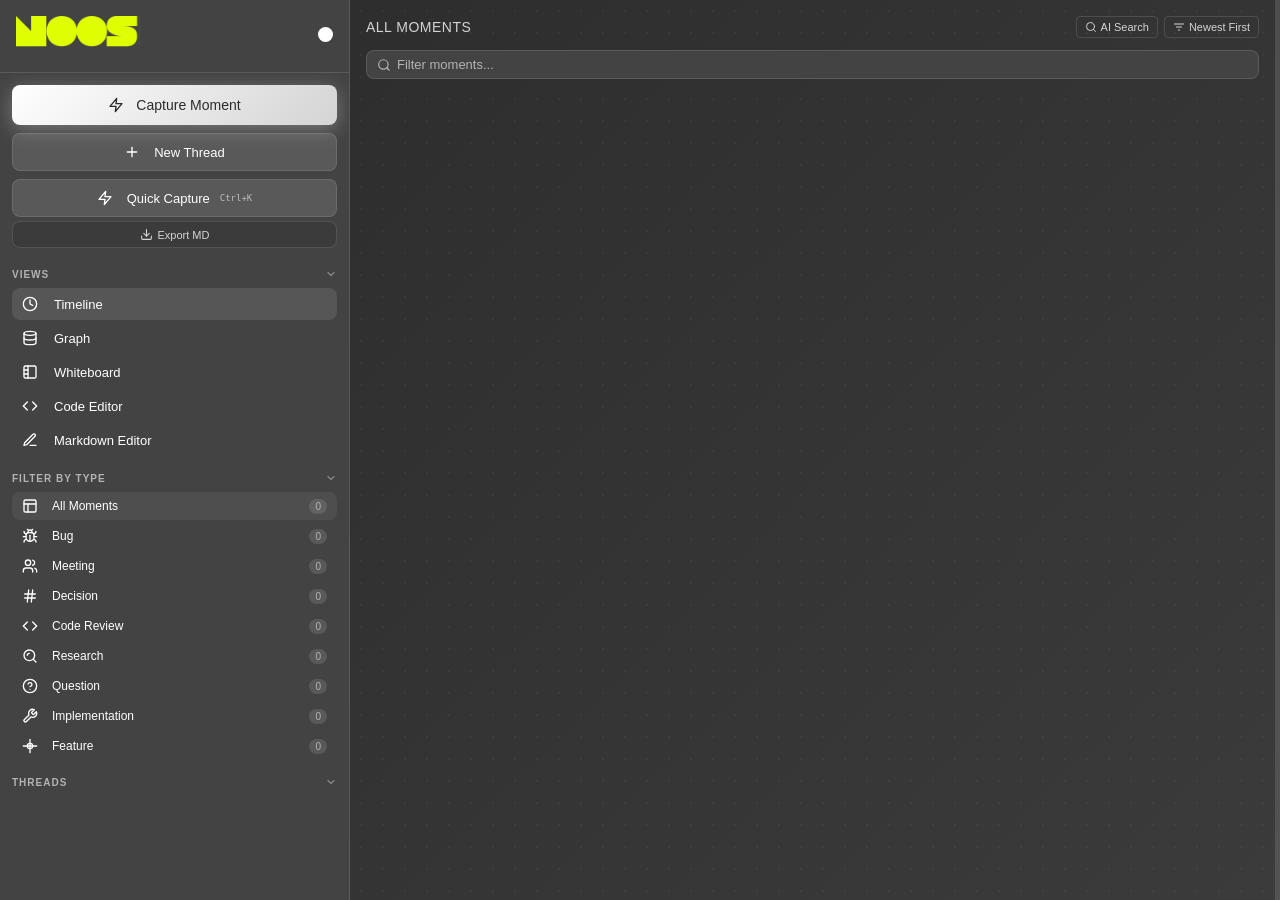
==== commit 4a217f01: "Update index.html" ====
--- a/index.html
+++ b/index.html
@@ -21,13 +21,7 @@
         <div class="sidebar-header-top">
           <div class="logo">
             <button class="logoModalBtn" onclick="showAboutModal()" style="background:none;border:none;cursor:pointer;padding:0;">
-              <img src="<svg width="296" height="86" viewBox="0 0 296 86" fill="none" xmlns="http://www.w3.org/2000/svg" xmlns:xlink="http://www.w3.org/1999/xlink">
-<rect width="295.848" height="86" fill="url(#pattern0_337_3)"/>
-<defs>
-<pattern id="pattern0_337_3" patternContentUnits="objectBoundingBox" width="1" height="1">
-<use xlink:href="#image0_337_3" transform="scale(0.00338012 0.0116279)"/>
-</pattern>
-        <img src="logo.svg" alt="NooS" class="logo-wordmark-img">
+              <img src="logo.svg" alt="NooS" class="logo-wordmark-img">
             </button>
           </div>
           
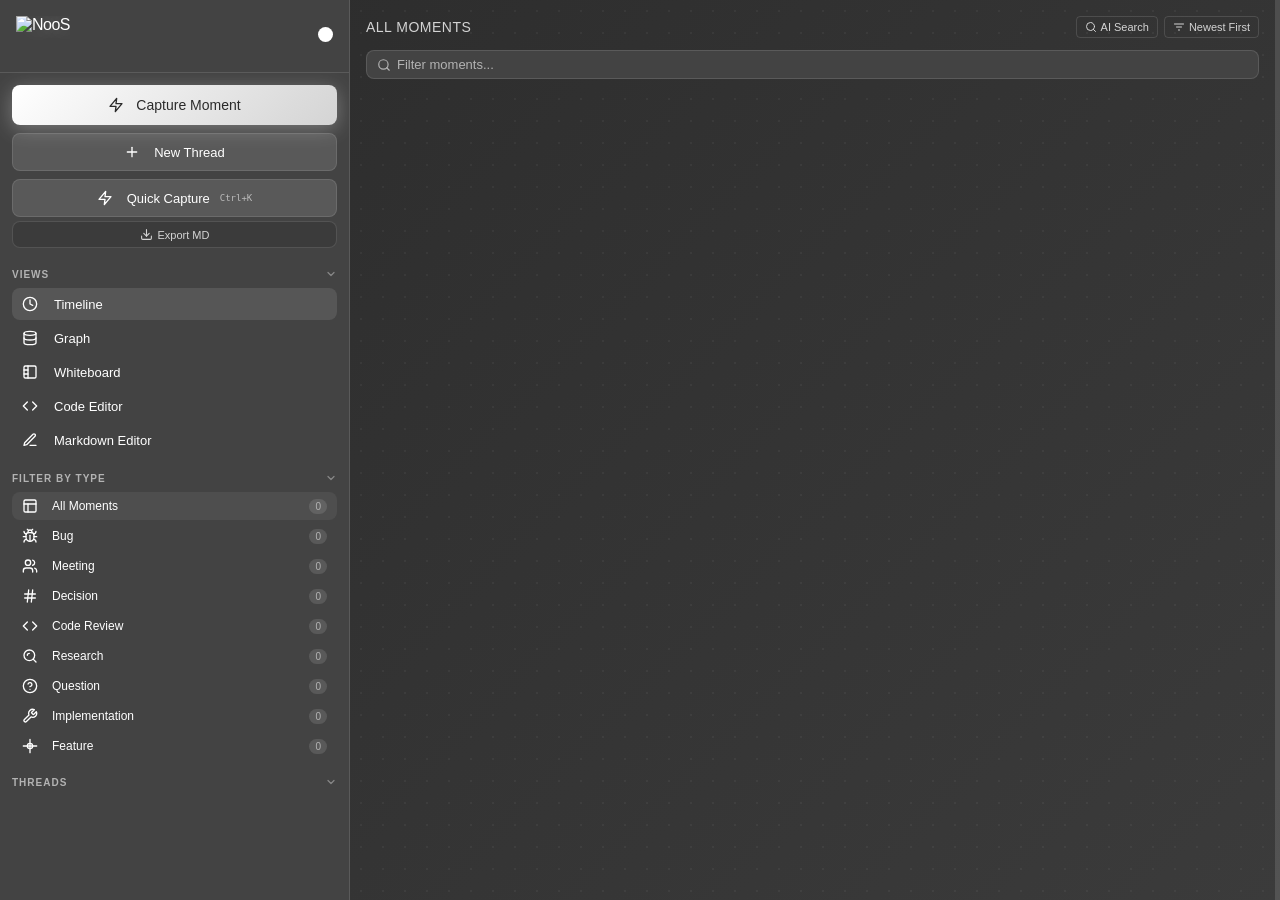
==== commit 3455231f: "Update index.html" ====
--- a/index.html
+++ b/index.html
@@ -21,7 +21,7 @@
         <div class="sidebar-header-top">
           <div class="logo">
             <button class="logoModalBtn" onclick="showAboutModal()" style="background:none;border:none;cursor:pointer;padding:0;">
-              <img src="logo.svg" alt="NooS" class="logo-wordmark-img">
+              <img src="logo2.svg" alt="NooS" class="logo-wordmark-img">
             </button>
           </div>
           
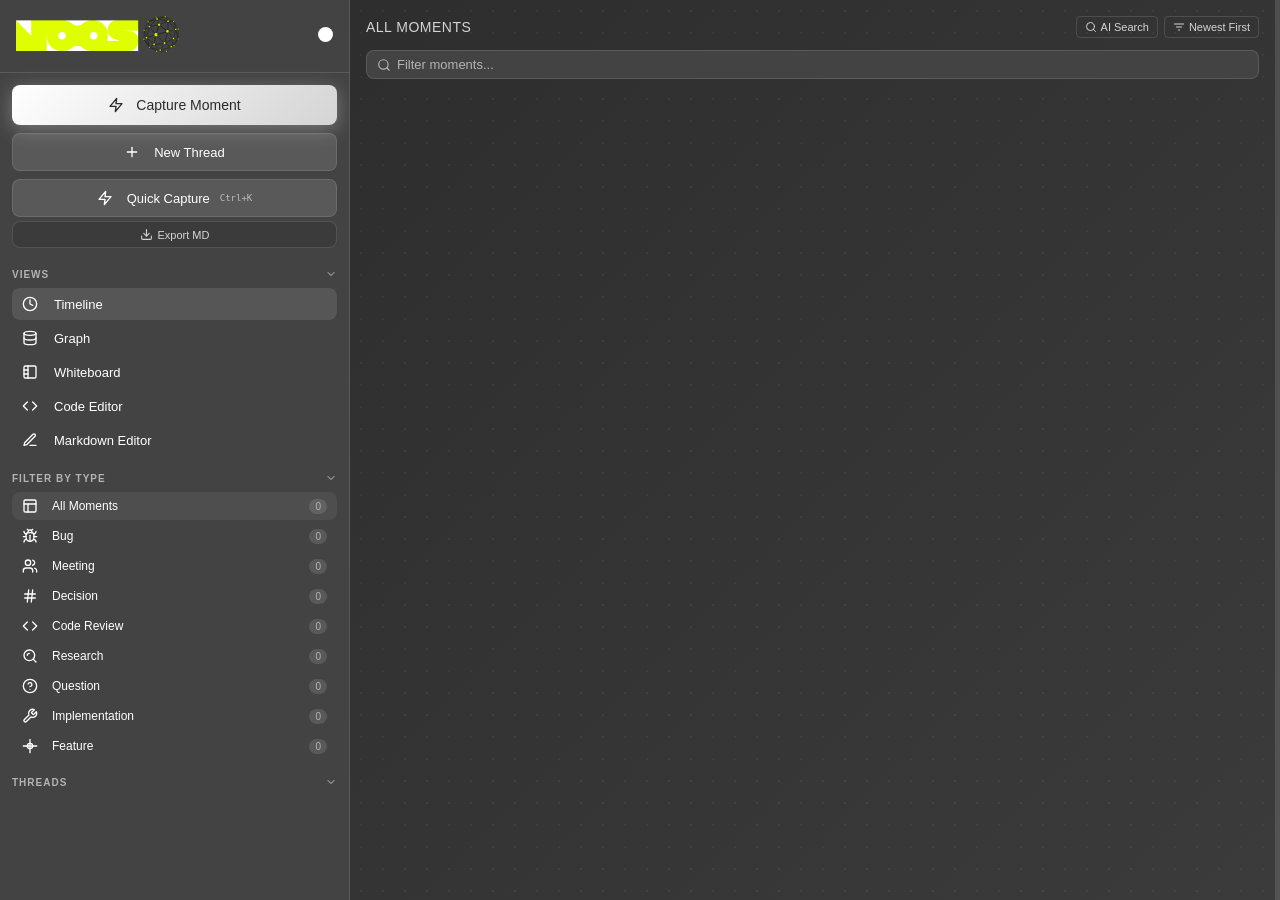
==== commit 5ac6c456: "Update index.html" ====
--- a/index.html
+++ b/index.html
@@ -24,6 +24,7 @@
               <img src="logo2.svg" alt="NooS" class="logo-wordmark-img">
             </button>
           </div>
+
           
           <!-- Save Status + Theme grouped right -->
           <div style="display: flex; align-items: center; gap: 8px;">
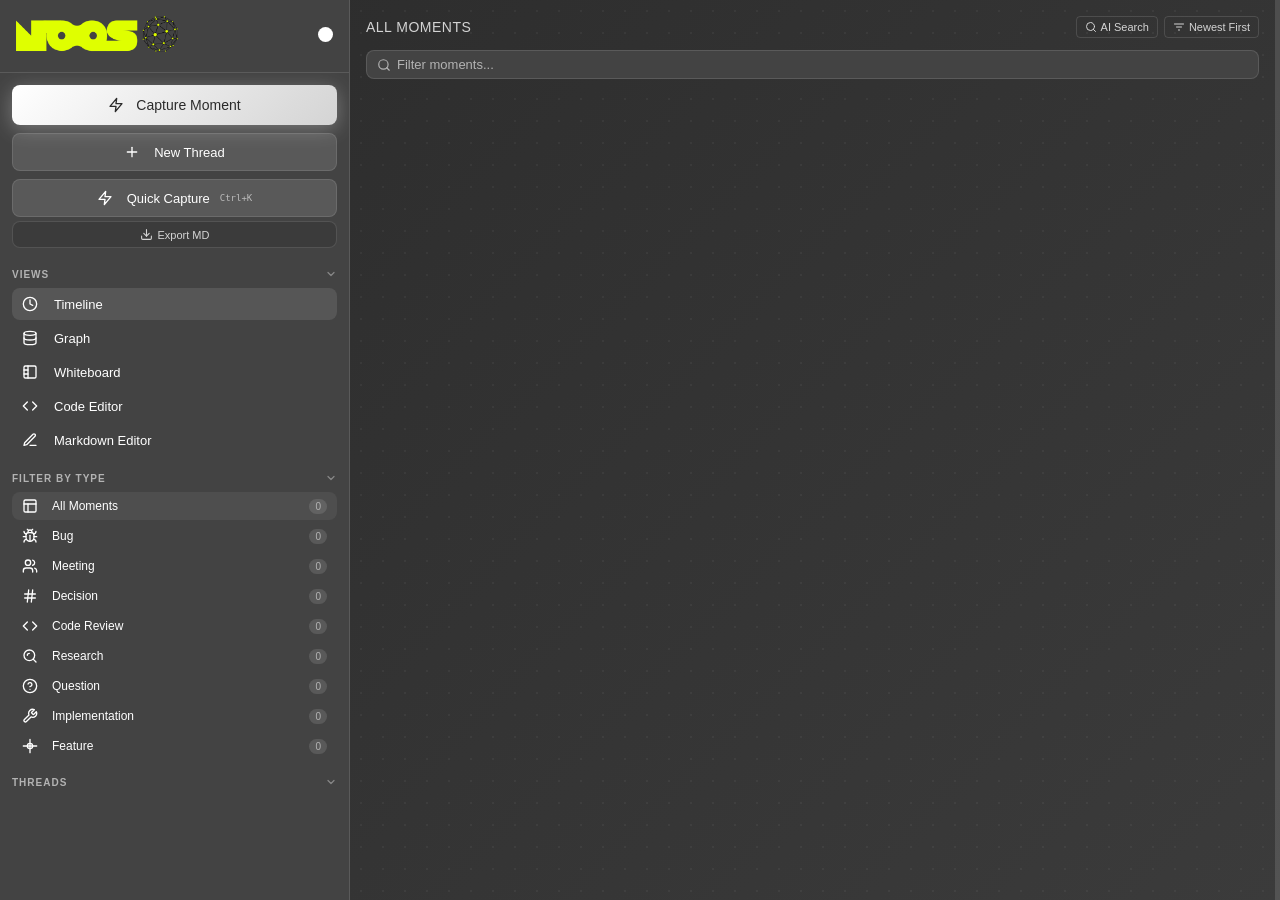
==== commit 4aa0a87b: "Update index.html" ====
(no text change in the page or its own stylesheets)
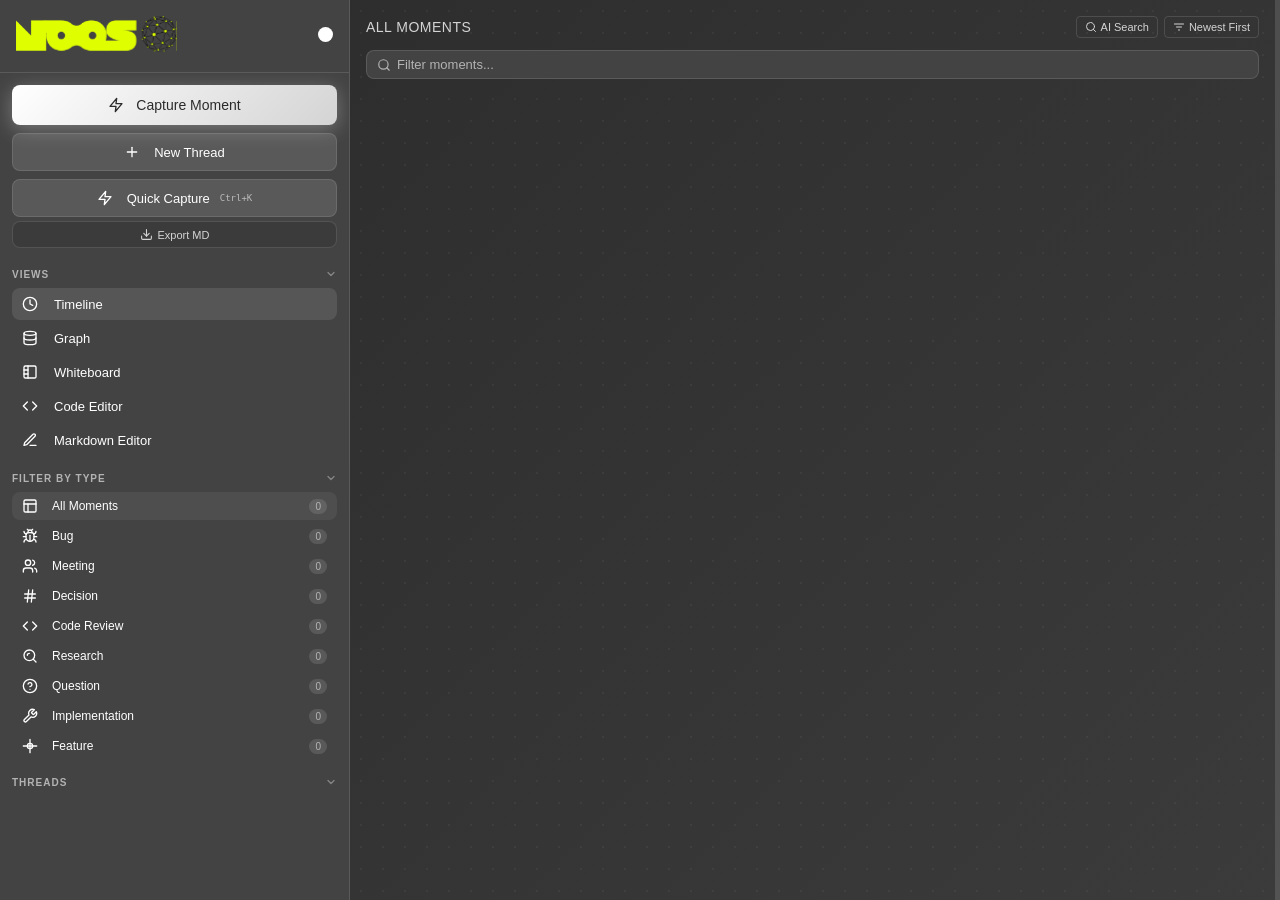
==== commit 2e622a13: "Update index.html" ====
--- a/index.html
+++ b/index.html
@@ -25,7 +25,6 @@
             </button>
           </div>
 
-          
           <!-- Save Status + Theme grouped right -->
           <div style="display: flex; align-items: center; gap: 8px;">
             <div class="theme-indicator-wrapper">
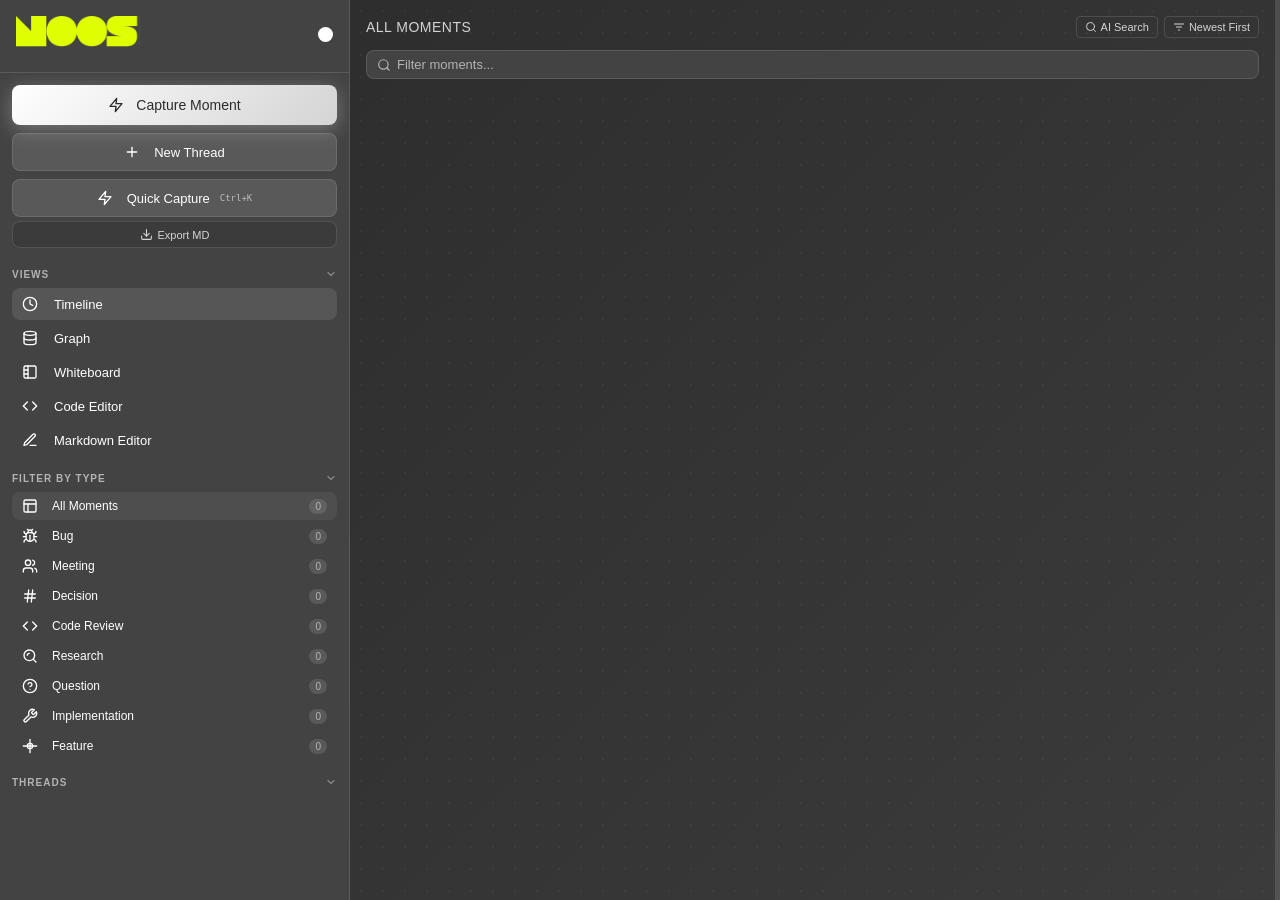
==== commit c43d09f0: "Update index.html" ====
--- a/index.html
+++ b/index.html
@@ -21,7 +21,7 @@
         <div class="sidebar-header-top">
           <div class="logo">
             <button class="logoModalBtn" onclick="showAboutModal()" style="background:none;border:none;cursor:pointer;padding:0;">
-              <img src="logo2.svg" alt="NooS" class="logo-wordmark-img">
+              <img src="logo.svg" alt="NooS" class="logo-wordmark-img">
             </button>
           </div>
 
